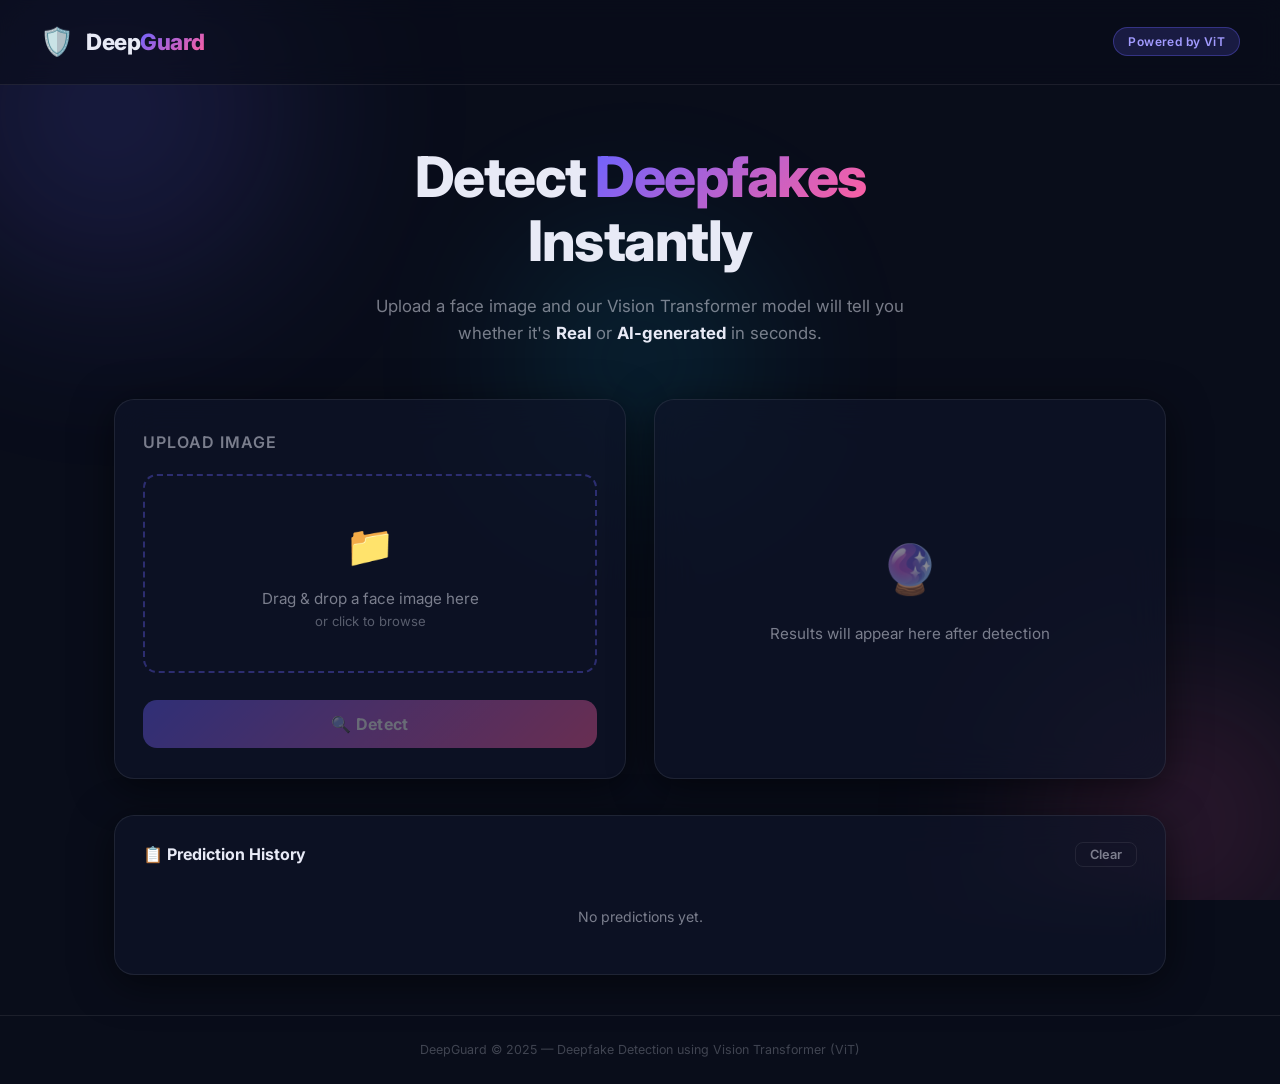
==== frontend/index.html @ ef977406 "Deepfake" ====
<!-- Hello-->
<!-- uvicorn backend.app:app --reload --host 127.0.0.1 --port 8000 -->
<!DOCTYPE html>
<html lang="en">
<head>
  <meta charset="UTF-8" />
  <meta name="viewport" content="width=device-width, initial-scale=1.0" />
  <meta name="description" content="Deepfake Detection using Vision Transformer — upload a face image to detect if it's real or fake." />
  <title>DeepGuard — Deepfake Detection</title>
  <link rel="preconnect" href="https://fonts.googleapis.com" />
  <link rel="preconnect" href="https://fonts.gstatic.com" crossorigin />
  <link href="https://fonts.googleapis.com/css2?family=Inter:wght@300;400;500;600;700;800&display=swap" rel="stylesheet" />
  <link rel="stylesheet" href="https://cdnjs.cloudflare.com/ajax/libs/cropperjs/1.5.13/cropper.min.css" />
  <link rel="stylesheet" href="style.css" />
</head>
<body>

  <!-- ─────────────────────────────────
       Animated background orbs
  ────────────────────────────────── -->
  <div class="bg-orbs" aria-hidden="true">
    <div class="orb orb-1"></div>
    <div class="orb orb-2"></div>
    <div class="orb orb-3"></div>
  </div>

  <!-- ──────────────────────────────────
       Header
  ────────────────────────────────── -->
  <header class="header">
    <div class="logo">
      <div class="logo-icon" aria-hidden="true">🛡️</div>
      <span class="logo-text">Deep<span class="accent">Guard</span></span>
    </div>
    <div class="badge">Powered by ViT</div>
  </header>

  <!-- ──────────────────────────────────
       Main content
  ────────────────────────────────── -->
  <main class="main">

    <!-- Hero -->
    <section class="hero" aria-labelledby="hero-title">
      <h1 id="hero-title" class="hero-title">
        Detect <span class="gradient-text">Deepfakes</span><br/>Instantly
      </h1>
      <p class="hero-subtitle">
        Upload a face image and our Vision Transformer model will tell you
        whether it's <strong>Real</strong> or <strong>AI-generated</strong> in seconds.
      </p>
    </section>

    <!-- Upload + Result card -->
    <div class="card-row">

      <!-- Upload card -->
      <section class="card upload-card" aria-label="Image upload">
        <h2 class="card-title">Upload Image</h2>

        <!-- Drop zone -->
        <div
          id="drop-zone"
          class="drop-zone"
          role="button"
          tabindex="0"
          aria-label="Drop an image here or click to browse"
        >
          <div class="drop-icon" id="drop-icon" aria-hidden="true">📁</div>
          <p class="drop-text" id="drop-text">
            Drag &amp; drop a face image here<br/>
            <span class="drop-sub">or click to browse</span>
          </p>
          <input
            type="file"
            id="file-input"
            accept="image/jpeg,image/png,image/webp"
            class="hidden-input"
            aria-label="Choose image file"
          />
        </div>

        <!-- Image preview -->
        <div id="preview-container" class="preview-container hidden">
          <img id="preview-img" src="" alt="Uploaded face preview" class="preview-img" />
          <button id="clear-btn" class="clear-btn" aria-label="Remove image">✕ Remove</button>
        </div>

        <!-- File info -->
        <div id="file-info" class="file-info hidden"></div>

        <!-- Detect button -->
        <button id="detect-btn" class="detect-btn" disabled aria-label="Run deepfake detection">
          <span class="btn-text">🔍 Detect</span>
          <span class="btn-spinner hidden" aria-hidden="true"></span>
        </button>
      </section>

      <!-- Result card -->
      <section class="card result-card" id="result-card" aria-label="Detection result" aria-live="polite">
        <div class="result-placeholder" id="result-placeholder">
          <div class="placeholder-icon" aria-hidden="true">🔮</div>
          <p>Results will appear here after detection</p>
        </div>

        <!-- Actual result (hidden until prediction) -->
        <div id="result-content" class="result-content hidden">
          <div id="result-badge" class="result-badge"></div>
          <h3 id="result-label" class="result-label"></h3>
          <p class="result-desc" id="result-desc"></p>
          
          <div id="reason-block" class="reason-block hidden">
            <div class="reason-title">Explanation</div>
            <div id="result-reason" class="reason-text"></div>
          </div>

          <div class="confidence-section">
            <div class="confidence-label-row">
              <span class="confidence-title">Confidence</span>
              <span id="confidence-pct" class="confidence-pct"></span>
            </div>
            <div class="progress-track" role="progressbar" aria-label="Confidence score">
              <div id="progress-bar" class="progress-bar"></div>
            </div>
          </div>

          <div class="meta-row">
            <div class="meta-item">
              <span class="meta-label">Model</span>
              <span id="meta-model" class="meta-value">—</span>
            </div>
            <div class="meta-item">
              <span class="meta-label">Decision</span>
              <span id="meta-decision" class="meta-value">—</span>
            </div>
          </div>

          <button id="analyze-again-btn" class="analyze-again-btn">
            🔄 Analyze Another Image
          </button>
        </div>
      </section>
    </div>

    <!-- History Panel -->
    <section class="history-section" id="history-section" aria-label="Prediction history">
      <div class="history-header">
        <h2 class="history-title">📋 Prediction History</h2>
        <button id="clear-history-btn" class="clear-history-btn" aria-label="Clear history">Clear</button>
      </div>
      <div id="history-list" class="history-list">
        <p class="history-empty" id="history-empty">No predictions yet.</p>
      </div>
    </section>

  </main>

  <!-- ──────────────────────────────────
       Toast notification
  ────────────────────────────────── -->
  <div id="toast" class="toast" role="alert" aria-live="assertive"></div>

  <footer class="footer">
    <p>DeepGuard &copy; 2025 &mdash; Deepfake Detection using Vision Transformer (ViT)</p>
  </footer>

  <script src="https://cdnjs.cloudflare.com/ajax/libs/cropperjs/1.5.13/cropper.min.js"></script>
  <script src="script.js"></script>
</body>
</html>
---- frontend/style.css ----
/* ================================================================
   style.css  —  DeepGuard Deepfake Detection UI
   Design: Dark glassmorphism with vibrant gradient accents
================================================================ */

/* ── Variables ──────────────────────────────────────────────── */
:root {
  --bg-dark:       #090d1a;
  --bg-card:       rgba(15, 20, 40, 0.70);
  --border-glass:  rgba(255, 255, 255, 0.08);
  --accent-1:      #6c63ff;
  --accent-2:      #ff5fa0;
  --accent-grad:   linear-gradient(135deg, #6c63ff, #ff5fa0);
  --real-color:    #22d07a;
  --fake-color:    #ff4d6d;
  --text-primary:  #e8eaf6;
  --text-muted:    rgba(232,234,246,0.50);
  --radius-card:   20px;
  --radius-btn:    14px;
  --shadow-card:   0 8px 40px rgba(0,0,0,0.55);
  --transition:    0.28s cubic-bezier(.4,0,.2,1);
  --font:          'Inter', system-ui, sans-serif;
}

/* ── Reset & Base ────────────────────────────────────────────── */
*, *::before, *::after { box-sizing: border-box; margin: 0; padding: 0; }
html { scroll-behavior: smooth; }

body {
  font-family: var(--font);
  background: var(--bg-dark);
  color: var(--text-primary);
  min-height: 100vh;
  overflow-x: hidden;
  line-height: 1.6;
}

/* ── Animated Background Orbs ───────────────────────────────── */
.bg-orbs { position: fixed; inset: 0; z-index: 0; pointer-events: none; overflow: hidden; }

.orb {
  position: absolute;
  border-radius: 50%;
  filter: blur(90px);
  opacity: 0.25;
  animation: drift 18s ease-in-out infinite alternate;
}
.orb-1 {
  width: 520px; height: 520px;
  background: radial-gradient(circle, #6c63ff, transparent 70%);
  top: -150px; left: -150px;
  animation-duration: 20s;
}
.orb-2 {
  width: 400px; height: 400px;
  background: radial-gradient(circle, #ff5fa0, transparent 70%);
  bottom: -120px; right: -100px;
  animation-duration: 24s; animation-direction: alternate-reverse;
}
.orb-3 {
  width: 300px; height: 300px;
  background: radial-gradient(circle, #00d4ff, transparent 70%);
  top: 40%; left: 50%;
  transform: translate(-50%, -50%);
  animation-duration: 28s;
}

@keyframes drift {
  0%   { transform: translate(0, 0) scale(1); }
  50%  { transform: translate(40px, 30px) scale(1.05); }
  100% { transform: translate(-20px, 50px) scale(0.98); }
}

/* ── Header ─────────────────────────────────────────────────── */
.header {
  position: relative; z-index: 10;
  display: flex; align-items: center; justify-content: space-between;
  padding: 20px 40px;
  background: rgba(9, 13, 26, 0.6);
  border-bottom: 1px solid var(--border-glass);
  backdrop-filter: blur(12px);
}

.logo { display: flex; align-items: center; gap: 12px; }
.logo-icon { font-size: 1.7rem; }
.logo-text  { font-size: 1.4rem; font-weight: 800; letter-spacing: -0.5px; }
.logo-text .accent { background: var(--accent-grad); -webkit-background-clip: text; -webkit-text-fill-color: transparent; background-clip: text; }

.badge {
  font-size: 0.75rem; font-weight: 600;
  background: rgba(108,99,255,0.18);
  color: #a29bff;
  border: 1px solid rgba(108,99,255,0.35);
  border-radius: 999px;
  padding: 4px 14px;
  letter-spacing: 0.4px;
}

/* ── Main layout ─────────────────────────────────────────────── */
.main {
  position: relative; z-index: 5;
  max-width: 1100px;
  margin: 0 auto;
  padding: 60px 24px 40px;
}

/* ── Hero ────────────────────────────────────────────────────── */
.hero { text-align: center; margin-bottom: 52px; }

.hero-title {
  font-size: clamp(2.2rem, 5vw, 3.5rem);
  font-weight: 800;
  line-height: 1.15;
  letter-spacing: -1.5px;
  margin-bottom: 20px;
}

.gradient-text {
  background: var(--accent-grad);
  -webkit-background-clip: text;
  -webkit-text-fill-color: transparent;
  background-clip: text;
}

.hero-subtitle {
  font-size: 1.05rem;
  color: var(--text-muted);
  max-width: 560px;
  margin: 0 auto;
}
.hero-subtitle strong { color: var(--text-primary); }

/* ── Cards ───────────────────────────────────────────────────── */
.card-row {
  display: grid;
  grid-template-columns: 1fr 1fr;
  gap: 28px;
  margin-bottom: 36px;
}

@media (max-width: 720px) {
  .card-row { grid-template-columns: 1fr; }
}

.card {
  background: var(--bg-card);
  border: 1px solid var(--border-glass);
  border-radius: var(--radius-card);
  padding: 30px 28px;
  backdrop-filter: blur(20px);
  box-shadow: var(--shadow-card);
  display: flex;
  flex-direction: column;
  gap: 18px;
  transition: border-color var(--transition);
}
.card:hover { border-color: rgba(108,99,255,0.28); }

.card-title {
  font-size: 1rem;
  font-weight: 600;
  color: var(--text-muted);
  text-transform: uppercase;
  letter-spacing: 1px;
}

/* ── Drop Zone ───────────────────────────────────────────────── */
.drop-zone {
  position: relative;
  display: flex;
  flex-direction: column;
  align-items: center;
  justify-content: center;
  gap: 10px;
  border: 2px dashed rgba(108,99,255,0.35);
  border-radius: 14px;
  padding: 38px 20px;
  cursor: pointer;
  transition: all var(--transition);
  min-height: 180px;
}
.drop-zone:hover,
.drop-zone.drag-over {
  border-color: var(--accent-1);
  background: rgba(108,99,255,0.07);
  transform: scale(1.005);
}
.drop-zone:focus { outline: 2px solid var(--accent-1); outline-offset: 2px; }

.drop-icon { font-size: 2.5rem; transition: transform var(--transition); }
.drop-zone:hover .drop-icon { transform: scale(1.12) rotate(-4deg); }

.drop-text {
  text-align: center;
  font-size: 0.95rem;
  color: var(--text-muted);
  line-height: 1.5;
}
.drop-sub { font-size: 0.82rem; color: rgba(232,234,246,0.35); }

.hidden-input { position: absolute; inset: 0; width: 100%; height: 100%; opacity: 0; cursor: pointer; }

/* ── Preview ─────────────────────────────────────────────────── */
.preview-container {
  position: relative;
  display: flex;
  flex-direction: column;
  align-items: center;
  gap: 12px;
}

.preview-img {
  width: 100%;
  max-height: 260px;
  object-fit: cover;
  border-radius: 12px;
  border: 2px solid rgba(108,99,255,0.25);
  animation: fadeIn 0.4s ease;
}

@keyframes fadeIn { from { opacity: 0; transform: scale(0.97); } to { opacity: 1; transform: scale(1); } }

.clear-btn {
  font-size: 0.8rem; font-weight: 600;
  background: rgba(255,77,109,0.15);
  color: #ff7d98;
  border: 1px solid rgba(255,77,109,0.3);
  border-radius: 8px;
  padding: 5px 14px;
  cursor: pointer;
  transition: all var(--transition);
}
.clear-btn:hover { background: rgba(255,77,109,0.28); color: #fff; }

.file-info {
  font-size: 0.8rem;
  color: var(--text-muted);
  background: rgba(255,255,255,0.04);
  border-radius: 8px;
  padding: 8px 12px;
}

/* ── Detect Button ───────────────────────────────────────────── */
.detect-btn {
  width: 100%;
  padding: 14px;
  font-size: 1rem; font-weight: 700;
  font-family: var(--font);
  background: var(--accent-grad);
  color: #fff;
  border: none;
  border-radius: var(--radius-btn);
  cursor: pointer;
  display: flex;
  align-items: center;
  justify-content: center;
  gap: 10px;
  transition: all var(--transition);
  box-shadow: 0 4px 24px rgba(108,99,255,0.35);
  letter-spacing: 0.3px;
  margin-top: auto;
}
.detect-btn:hover:not(:disabled) {
  transform: translateY(-2px);
  box-shadow: 0 8px 32px rgba(108,99,255,0.55);
}
.detect-btn:active:not(:disabled) { transform: translateY(0); }
.detect-btn:disabled {
  opacity: 0.38;
  cursor: not-allowed;
  box-shadow: none;
}
.detect-btn.loading { pointer-events: none; }

/* ── Spinner ─────────────────────────────────────────────────── */
.btn-spinner {
  width: 18px; height: 18px;
  border: 3px solid rgba(255,255,255,0.3);
  border-top-color: #fff;
  border-radius: 50%;
  animation: spin 0.75s linear infinite;
}
@keyframes spin { to { transform: rotate(360deg); } }

/* ── Result Card ─────────────────────────────────────────────── */
.result-card { justify-content: center; min-height: 380px; }

.result-placeholder {
  display: flex; flex-direction: column;
  align-items: center; justify-content: center;
  gap: 14px; height: 100%;
  color: var(--text-muted);
  text-align: center;
  font-size: 0.95rem;
}
.placeholder-icon { font-size: 3rem; animation: float 3s ease-in-out infinite; }
@keyframes float { 0%,100%{transform:translateY(0)} 50%{transform:translateY(-12px)} }

.result-content { display: flex; flex-direction: column; gap: 20px; }

.result-badge {
  display: inline-flex;
  align-items: center;
  gap: 8px;
  font-size: 0.82rem; font-weight: 700;
  letter-spacing: 1.2px;
  text-transform: uppercase;
  padding: 5px 16px;
  border-radius: 999px;
  width: fit-content;
}
.result-badge.real {
  background: rgba(34,208,122,0.16);
  color: var(--real-color);
  border: 1px solid rgba(34,208,122,0.35);
}
.result-badge.fake {
  background: rgba(255,77,109,0.16);
  color: var(--fake-color);
  border: 1px solid rgba(255,77,109,0.35);
}

.result-label {
  font-size: 2.4rem; font-weight: 800; letter-spacing: -1px;
  animation: popIn 0.4s cubic-bezier(.175,.885,.32,1.275);
}
.result-label.real { color: var(--real-color); }
.result-label.fake { color: var(--fake-color); }

@keyframes popIn { from{transform:scale(0.7);opacity:0} to{transform:scale(1);opacity:1} }

.result-desc { font-size: 0.9rem; color: var(--text-muted); }

/* ── Confidence Bar ──────────────────────────────────────────── */
.confidence-section { display: flex; flex-direction: column; gap: 8px; }

.confidence-label-row {
  display: flex; justify-content: space-between; align-items: center;
}
.confidence-title { font-size: 0.82rem; font-weight: 600; color: var(--text-muted); text-transform: uppercase; letter-spacing: 0.8px; }
.confidence-pct   { font-size: 1.2rem; font-weight: 800; }

.progress-track {
  width: 100%; height: 10px;
  background: rgba(255,255,255,0.08);
  border-radius: 999px;
  overflow: hidden;
}
.progress-bar {
  height: 100%;
  border-radius: 999px;
  width: 0%;
  transition: width 0.9s cubic-bezier(.4,0,.2,1);
}
.progress-bar.real { background: linear-gradient(90deg, #22d07a, #00ffaa); box-shadow: 0 0 12px rgba(34,208,122,0.5); }
.progress-bar.fake { background: linear-gradient(90deg, #ff4d6d, #ff9a3c); box-shadow: 0 0 12px rgba(255,77,109,0.5); }

/* ── Meta Row ────────────────────────────────────────────────── */
.meta-row {
  display: flex; gap: 20px;
  background: rgba(255,255,255,0.03);
  border: 1px solid var(--border-glass);
  border-radius: 12px;
  padding: 14px 18px;
}
.meta-item { display: flex; flex-direction: column; gap: 2px; }
.meta-label { font-size: 0.74rem; text-transform: uppercase; letter-spacing: 0.8px; color: var(--text-muted); }
.meta-value { font-size: 0.95rem; font-weight: 600; }

/* ── Analyze Again Button ────────────────────────────────────── */
.analyze-again-btn {
  font-family: var(--font);
  font-size: 0.9rem; font-weight: 600;
  background: rgba(108,99,255,0.12);
  color: #a29bff;
  border: 1px solid rgba(108,99,255,0.3);
  border-radius: 10px;
  padding: 10px 20px;
  cursor: pointer;
  transition: all var(--transition);
  width: 100%;
}
.analyze-again-btn:hover {
  background: rgba(108,99,255,0.22);
  border-color: rgba(108,99,255,0.6);
  color: #fff;
}

/* ── History ─────────────────────────────────────────────────── */
.history-section {
  background: var(--bg-card);
  border: 1px solid var(--border-glass);
  border-radius: var(--radius-card);
  padding: 26px 28px;
  backdrop-filter: blur(20px);
  box-shadow: var(--shadow-card);
}

.history-header {
  display: flex; align-items: center; justify-content: space-between;
  margin-bottom: 18px;
}
.history-title { font-size: 1rem; font-weight: 700; }
.clear-history-btn {
  font-family: var(--font); font-size: 0.8rem; font-weight: 600;
  background: transparent;
  color: var(--text-muted);
  border: 1px solid var(--border-glass);
  border-radius: 8px;
  padding: 4px 14px;
  cursor: pointer;
  transition: all var(--transition);
}
.clear-history-btn:hover { color: var(--fake-color); border-color: rgba(255,77,109,0.35); }

.history-list { display: flex; flex-direction: column; gap: 8px; max-height: 320px; overflow-y: auto; }
.history-list::-webkit-scrollbar { width: 4px; }
.history-list::-webkit-scrollbar-thumb { background: rgba(255,255,255,0.12); border-radius: 4px; }

.history-empty { font-size: 0.88rem; color: var(--text-muted); text-align: center; padding: 20px; }

.history-item {
  display: flex; align-items: center; gap: 14px;
  background: rgba(255,255,255,0.03);
  border: 1px solid var(--border-glass);
  border-radius: 12px;
  padding: 10px 16px;
  animation: slideIn 0.3s ease;
  transition: border-color var(--transition);
}
.history-item:hover { border-color: rgba(108,99,255,0.25); }
@keyframes slideIn { from{opacity:0;transform:translateX(-10px)} to{opacity:1;transform:translateX(0)} }

.history-thumb {
  width: 46px; height: 46px;
  object-fit: cover;
  border-radius: 8px;
  border: 2px solid var(--border-glass);
  flex-shrink: 0;
}

.history-info { flex: 1; min-width: 0; }
.history-filename { font-size: 0.82rem; font-weight: 600; white-space: nowrap; overflow: hidden; text-overflow: ellipsis; }
.history-meta    { font-size: 0.75rem; color: var(--text-muted); margin-top: 2px; }

.history-pill {
  font-size: 0.74rem; font-weight: 700; letter-spacing: 0.5px;
  padding: 3px 12px;
  border-radius: 999px;
  flex-shrink: 0;
}
.history-pill.real { background: rgba(34,208,122,0.15); color: var(--real-color); border: 1px solid rgba(34,208,122,0.3); }
.history-pill.fake { background: rgba(255,77,109,0.15); color: var(--fake-color); border: 1px solid rgba(255,77,109,0.3); }

/* ── Toast ───────────────────────────────────────────────────── */
.toast {
  position: fixed; bottom: 28px; right: 28px;
  max-width: 360px;
  background: rgba(15,20,40,0.95);
  border: 1px solid var(--border-glass);
  backdrop-filter: blur(16px);
  border-radius: 12px;
  padding: 14px 20px;
  font-size: 0.9rem; font-weight: 500;
  z-index: 1000;
  transform: translateY(20px);
  opacity: 0;
  pointer-events: none;
  transition: all 0.35s cubic-bezier(.4,0,.2,1);
}
.toast.show { transform: translateY(0); opacity: 1; pointer-events: auto; }
.toast.toast-error  { border-color: rgba(255,77,109,0.5); color: #ff7d98; }
.toast.toast-success{ border-color: rgba(34,208,122,0.5); color: var(--real-color); }
.toast.toast-info   { border-color: rgba(108,99,255,0.5); color: #a29bff; }

/* ── Footer ──────────────────────────────────────────────────── */
.footer {
  position: relative; z-index: 5;
  text-align: center;
  padding: 24px;
  font-size: 0.78rem;
  color: rgba(232,234,246,0.25);
  border-top: 1px solid var(--border-glass);
}

/* ── Result Additions (Reason + Uncertain) ──────────────────── */
.reason-block {
  background: rgba(255, 255, 255, 0.03);
  border-left: 3px solid var(--accent-1);
  padding: 14px 18px;
  border-radius: 4px 10px 10px 4px;
  margin-top: 4px;
}
.reason-block.real { border-left-color: var(--real-color); }
.reason-block.fake { border-left-color: var(--fake-color); }
.reason-block.uncertain { border-left-color: #ffb703; }

.reason-title {
  font-size: 0.72rem; font-weight: 700;
  text-transform: uppercase; letter-spacing: 0.8px;
  color: var(--text-muted);
  margin-bottom: 6px;
}
.reason-text {
  font-size: 0.88rem;
  color: #d1d5df;
  line-height: 1.5;
}

/* Uncertain states */
.result-badge.uncertain {
  background: rgba(255, 183, 3, 0.16);
  color: #ffb703;
  border: 1px solid rgba(255, 183, 3, 0.35);
}
.result-label.uncertain { color: #ffb703; }
.progress-bar.uncertain { background: linear-gradient(90deg, #ffb703, #fb8500); box-shadow: 0 0 12px rgba(255,183,3,0.5); }
.history-pill.uncertain { background: rgba(255,183,3,0.15); color: #ffb703; border: 1px solid rgba(255,183,3,0.3); }

/* ── Utility ─────────────────────────────────────────────────── */
.hidden { display: none !important; }
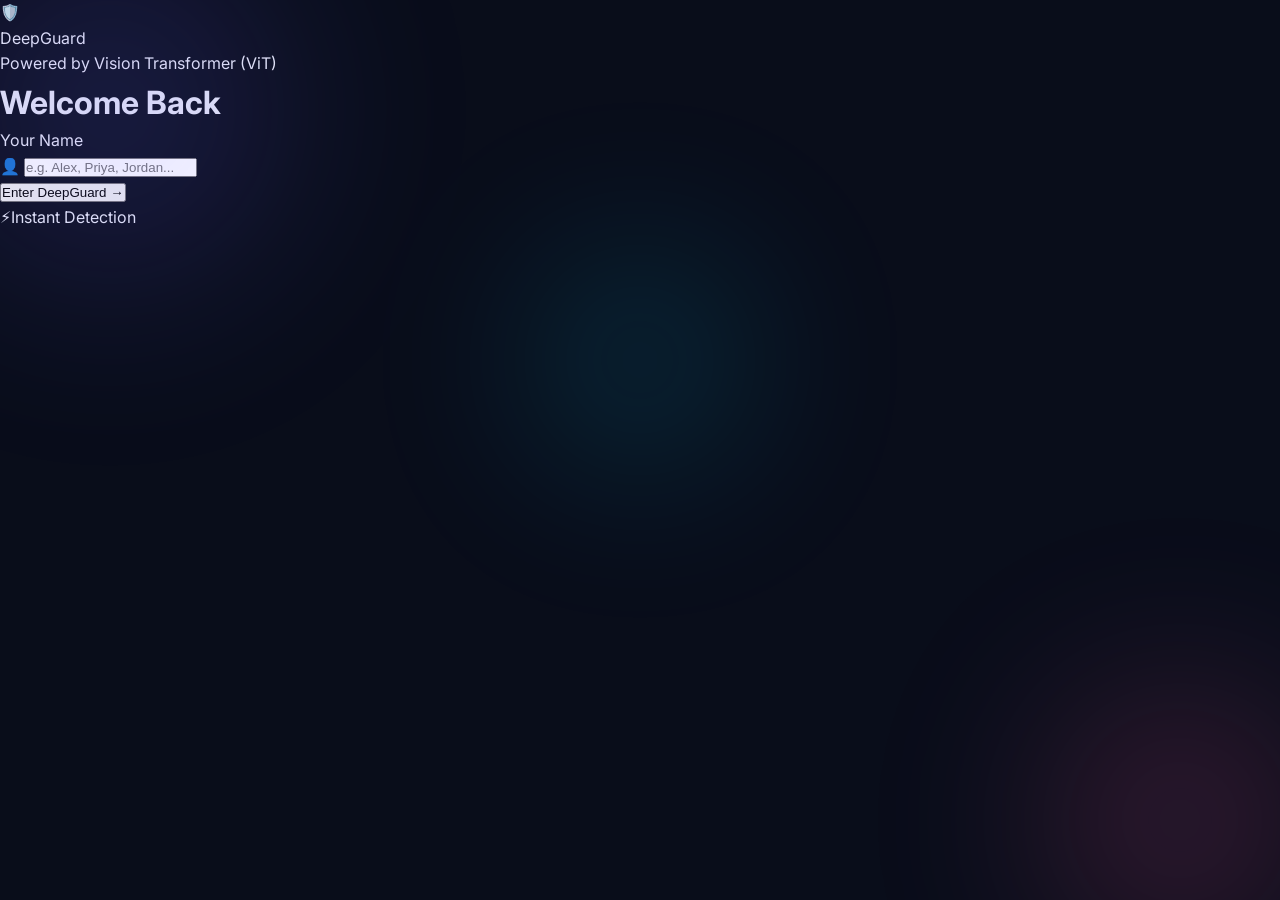
==== commit 3072b294: "Update index.html" ====
--- a/frontend/index.html
+++ b/frontend/index.html
@@ -1,168 +1,234 @@
-<!-- Hello-->
 <!-- uvicorn backend.app:app --reload --host 127.0.0.1 --port 8000 -->
 <!DOCTYPE html>
 <html lang="en">
 <head>
   <meta charset="UTF-8" />
   <meta name="viewport" content="width=device-width, initial-scale=1.0" />
-  <meta name="description" content="Deepfake Detection using Vision Transformer — upload a face image to detect if it's real or fake." />
+  <meta name="description" content="DeepGuard — AI-powered deepfake detection using Vision Transformer." />
   <title>DeepGuard — Deepfake Detection</title>
   <link rel="preconnect" href="https://fonts.googleapis.com" />
   <link rel="preconnect" href="https://fonts.gstatic.com" crossorigin />
-  <link href="https://fonts.googleapis.com/css2?family=Inter:wght@300;400;500;600;700;800&display=swap" rel="stylesheet" />
+  <link href="https://fonts.googleapis.com/css2?family=Inter:wght@300;400;500;600;700;800;900&display=swap" rel="stylesheet" />
   <link rel="stylesheet" href="https://cdnjs.cloudflare.com/ajax/libs/cropperjs/1.5.13/cropper.min.css" />
+  <style>
+    *,*::before,*::after{box-sizing:border-box;margin:0;padding:0}
+    html,body{width:100%;min-height:100%;font-family:'Inter',system-ui,sans-serif}
+  </style>
   <link rel="stylesheet" href="style.css" />
 </head>
 <body>
 
-  <!-- ─────────────────────────────────
-       Animated background orbs
-  ────────────────────────────────── -->
+  <!-- Background orbs -->
   <div class="bg-orbs" aria-hidden="true">
     <div class="orb orb-1"></div>
     <div class="orb orb-2"></div>
     <div class="orb orb-3"></div>
   </div>
 
-  <!-- ──────────────────────────────────
-       Header
-  ────────────────────────────────── -->
-  <header class="header">
-    <div class="logo">
-      <div class="logo-icon" aria-hidden="true">🛡️</div>
-      <span class="logo-text">Deep<span class="accent">Guard</span></span>
+  <!-- ══════════════════════════════
+       LOGIN PAGE
+  ══════════════════════════════ -->
+  <div id="login-page" class="login-page">
+    <div class="login-card">
+      <div class="login-logo">
+        <div class="login-logo-icon">🛡️</div>
+        <div>
+          <div class="login-logo-text">Deep<span class="grad-text">Guard</span></div>
+          <div class="login-logo-sub">Powered by Vision Transformer (ViT)</div>
+        </div>
+      </div>
+      <h1 class="login-heading">Welcome Back</h1>
+      <p class="login-subheading"></p>
+      <div class="login-field">
+        <label class="login-label" for="username-input">Your Name</label>
+        <div class="login-input-wrap">
+          <span class="login-input-icon">👤</span>
+          <input id="username-input" type="text" class="login-input"
+            placeholder="e.g. Alex, Priya, Jordan..."
+            maxlength="32" autocomplete="off" spellcheck="false" />
+        </div>
+        <p class="login-hint"></p>
+      </div>
+      <button id="login-btn" class="login-btn">
+        <span class="login-btn-text">Enter DeepGuard</span>
+        <span class="login-btn-arrow">→</span>
+      </button>
+      <div class="login-features">
+        <div class="login-feat"><span>⚡</span><span>Instant Detection</span></div>
+        
+      </div>
     </div>
-    <div class="badge">Powered by ViT</div>
-  </header>
-
-  <!-- ──────────────────────────────────
-       Main content
-  ────────────────────────────────── -->
-  <main class="main">
-
-    <!-- Hero -->
-    <section class="hero" aria-labelledby="hero-title">
-      <h1 id="hero-title" class="hero-title">
-        Detect <span class="gradient-text">Deepfakes</span><br/>Instantly
-      </h1>
-      <p class="hero-subtitle">
-        Upload a face image and our Vision Transformer model will tell you
-        whether it's <strong>Real</strong> or <strong>AI-generated</strong> in seconds.
-      </p>
-    </section>
-
-    <!-- Upload + Result card -->
-    <div class="card-row">
-
-      <!-- Upload card -->
-      <section class="card upload-card" aria-label="Image upload">
-        <h2 class="card-title">Upload Image</h2>
-
-        <!-- Drop zone -->
-        <div
-          id="drop-zone"
-          class="drop-zone"
-          role="button"
-          tabindex="0"
-          aria-label="Drop an image here or click to browse"
-        >
-          <div class="drop-icon" id="drop-icon" aria-hidden="true">📁</div>
-          <p class="drop-text" id="drop-text">
-            Drag &amp; drop a face image here<br/>
-            <span class="drop-sub">or click to browse</span>
-          </p>
-          <input
-            type="file"
-            id="file-input"
-            accept="image/jpeg,image/png,image/webp"
-            class="hidden-input"
-            aria-label="Choose image file"
-          />
-        </div>
-
-        <!-- Image preview -->
-        <div id="preview-container" class="preview-container hidden">
-          <img id="preview-img" src="" alt="Uploaded face preview" class="preview-img" />
-          <button id="clear-btn" class="clear-btn" aria-label="Remove image">✕ Remove</button>
-        </div>
-
-        <!-- File info -->
-        <div id="file-info" class="file-info hidden"></div>
-
-        <!-- Detect button -->
-        <button id="detect-btn" class="detect-btn" disabled aria-label="Run deepfake detection">
-          <span class="btn-text">🔍 Detect</span>
-          <span class="btn-spinner hidden" aria-hidden="true"></span>
+  </div>
+
+  <!-- ══════════════════════════════
+       APP SHELL
+  ══════════════════════════════ -->
+  <div id="app" class="app hidden">
+
+    <!-- HEADER -->
+    <header class="header">
+      <div class="header-left">
+        <button id="sidebar-toggle" class="hamburger" aria-label="Toggle sidebar">
+          <span></span><span></span><span></span>
         </button>
-      </section>
-
-      <!-- Result card -->
-      <section class="card result-card" id="result-card" aria-label="Detection result" aria-live="polite">
-        <div class="result-placeholder" id="result-placeholder">
-          <div class="placeholder-icon" aria-hidden="true">🔮</div>
-          <p>Results will appear here after detection</p>
-        </div>
-
-        <!-- Actual result (hidden until prediction) -->
-        <div id="result-content" class="result-content hidden">
-          <div id="result-badge" class="result-badge"></div>
-          <h3 id="result-label" class="result-label"></h3>
-          <p class="result-desc" id="result-desc"></p>
+        <div class="logo">
+          <span class="logo-icon">🛡️</span>
+          <span class="logo-text">Deep<span class="grad-text">Guard</span></span>
+        </div>
+        <span class="header-badge">ViT Model</span>
+      </div>
+      <div class="header-right">
+        <div class="user-pill">
+          <div class="user-avatar" id="user-avatar">A</div>
+          <span id="user-name-label">User</span>
+        </div>
+        <button id="logout-btn" class="btn-logout">↩ Logout</button>
+      </div>
+    </header>
+
+    <!-- LAYOUT -->
+    <div class="content-area">
+
+      <!-- ── SIDEBAR ── -->
+      <aside class="sidebar" id="sidebar">
+        <div class="sidebar-inner">
+
+        
+
+          <!-- DASHBOARD NAV -->
+          <button class="sb-nav-btn active" id="tab-dashboard">
+            <span class="sb-nav-icon">📊</span>
+            <span class="sb-nav-label">Dashboard</span>
+            <span class="sb-nav-arrow" id="arrow-dashboard">▾</span>
+          </button>
+
           
-          <div id="reason-block" class="reason-block hidden">
-            <div class="reason-title">Explanation</div>
-            <div id="result-reason" class="reason-text"></div>
-          </div>
-
-          <div class="confidence-section">
-            <div class="confidence-label-row">
-              <span class="confidence-title">Confidence</span>
-              <span id="confidence-pct" class="confidence-pct"></span>
-            </div>
-            <div class="progress-track" role="progressbar" aria-label="Confidence score">
-              <div id="progress-bar" class="progress-bar"></div>
-            </div>
-          </div>
-
-          <div class="meta-row">
-            <div class="meta-item">
-              <span class="meta-label">Model</span>
-              <span id="meta-model" class="meta-value">—</span>
-            </div>
-            <div class="meta-item">
-              <span class="meta-label">Decision</span>
-              <span id="meta-decision" class="meta-value">—</span>
-            </div>
-          </div>
-
-          <button id="analyze-again-btn" class="analyze-again-btn">
-            🔄 Analyze Another Image
+
+          <!-- HISTORY NAV — opens full page -->
+          <button class="sb-nav-btn" id="tab-history">
+            <span class="sb-nav-icon">📋</span>
+            <span class="sb-nav-label">History</span>
+            <span class="sb-nav-arrow">→</span>
           </button>
-        </div>
-      </section>
-    </div>
-
-    <!-- History Panel -->
-    <section class="history-section" id="history-section" aria-label="Prediction history">
-      <div class="history-header">
-        <h2 class="history-title">📋 Prediction History</h2>
-        <button id="clear-history-btn" class="clear-history-btn" aria-label="Clear history">Clear</button>
-      </div>
-      <div id="history-list" class="history-list">
-        <p class="history-empty" id="history-empty">No predictions yet.</p>
-      </div>
-    </section>
-
-  </main>
-
-  <!-- ──────────────────────────────────
-       Toast notification
-  ────────────────────────────────── -->
-  <div id="toast" class="toast" role="alert" aria-live="assertive"></div>
-
-  <footer class="footer">
-    <p>DeepGuard &copy; 2025 &mdash; Deepfake Detection using Vision Transformer (ViT)</p>
-  </footer>
+
+        </div>
+      </aside>
+
+      <!-- Mobile sidebar overlay -->
+      <div class="sb-overlay hidden" id="sb-overlay"></div>
+
+      <!-- ── MAIN DETECT PAGE ── -->
+      <main class="main" id="main-detect">
+
+        <div class="hero">
+          <h2 class="hero-title">Detect <span class="grad-text">Deepfakes</span><br>Instantly</h2>
+          <p class="hero-sub">Upload a face image — our AI will tell you if it's <strong>Real</strong> or <strong>Fake</strong> in seconds</p>
+        </div>
+
+        <div class="cards-row">
+
+          <!-- Upload Card -->
+          <div class="card">
+            <div class="card-header">
+              <span class="card-icon">📤</span>
+              <h3 class="card-title">Upload Image</h3>
+            </div>
+            <div id="drop-zone" class="drop-zone" role="button" tabindex="0">
+              <div class="dz-icon">📁</div>
+              <div class="dz-text">Drag &amp; drop a face image<br><span class="dz-sub">or click to browse</span></div>
+              <input type="file" id="file-input" accept="image/jpeg,image/png,image/webp" class="hidden-file" />
+            </div>
+            <div id="preview-wrap" class="preview-wrap hidden">
+              <img id="preview-img" src="" alt="Preview" class="preview-img" />
+              <button id="clear-img-btn" class="btn-remove">✕ Remove</button>
+            </div>
+            <div id="file-info" class="file-info hidden"></div>
+            <button id="detect-btn" class="btn-detect" disabled>
+              <span class="detect-text">🔍 Detect</span>
+              <span class="detect-spinner hidden"></span>
+            </button>
+          </div>
+
+          <!-- Result Card -->
+          <div class="card result-card" id="result-card">
+            <div id="result-placeholder" class="result-ph">
+              <div class="result-ph-icon">🔮</div>
+              <p>Results appear here after detection</p>
+            </div>
+            <div id="result-body" class="result-body hidden">
+              <div id="result-badge" class="result-badge"></div>
+              <h3 id="result-label" class="result-label"></h3>
+              <p id="result-desc" class="result-desc"></p>
+              <div id="reason-block" class="reason-block hidden">
+                <div class="reason-hd">Explanation</div>
+                <div id="result-reason" class="reason-text"></div>
+              </div>
+              <div class="conf-section">
+                <div class="conf-row">
+                  <span class="conf-title">Confidence</span>
+                  <span id="conf-pct" class="conf-pct"></span>
+                </div>
+                <div class="conf-track">
+                  <div id="conf-bar" class="conf-bar"></div>
+                </div>
+              </div>
+              <div class="meta-row">
+                <div class="meta-item">
+                  <span class="meta-lbl">Model</span>
+                  <span id="meta-model" class="meta-val">—</span>
+                </div>
+                <div class="meta-item">
+                  <span class="meta-lbl">Decision</span>
+                  <span id="meta-decision" class="meta-val">—</span>
+                </div>
+              </div>
+              <button id="again-btn" class="btn-again">🔄 Analyze Another</button>
+            </div>
+          </div>
+        </div>
+
+      </main><!-- end main-detect -->
+
+      <!-- ══════════════════════════════
+           HISTORY FULL PAGE
+      ══════════════════════════════ -->
+      <div class="hist-page hidden" id="hist-page">
+
+        <!-- History page header -->
+        <div class="hp-header">
+          <button class="hp-back-btn" id="hp-back-btn">← Back</button>
+          <div class="hp-title-wrap">
+            <h2 class="hp-title">📋 Detection History</h2>
+            <p class="hp-subtitle" id="hp-subtitle">All scans for this session</p>
+          </div>
+          <button class="hp-clear-btn" id="hp-clear-btn">🗑️ Clear All</button>
+        </div>
+
+        <!-- Filter bar -->
+        <div class="hp-filters">
+          <button class="hp-filter active" data-filter="all">All</button>
+          <button class="hp-filter" data-filter="Real">✅ Real</button>
+          <button class="hp-filter" data-filter="Fake">🚨 Fake</button>
+          <button class="hp-filter" data-filter="Uncertain">⚠️ Uncertain</button>
+        </div>
+
+        <!-- Grid of history cards -->
+        <div class="hp-grid" id="hp-grid">
+          <div class="hp-empty" id="hp-empty">
+            <div class="hp-empty-icon">📭</div>
+            <h3>No history yet</h3>
+            <p>Go back and scan an image to see results here</p>
+            <button class="hp-go-detect" id="hp-go-detect">🔍 Start Detecting</button>
+          </div>
+        </div>
+
+      </div><!-- end hist-page -->
+
+    </div><!-- end content-area -->
+  </div><!-- end app -->
+
+  <!-- Toast -->
+  <div id="toast" class="toast" role="alert"></div>
 
   <script src="https://cdnjs.cloudflare.com/ajax/libs/cropperjs/1.5.13/cropper.min.js"></script>
   <script src="script.js"></script>
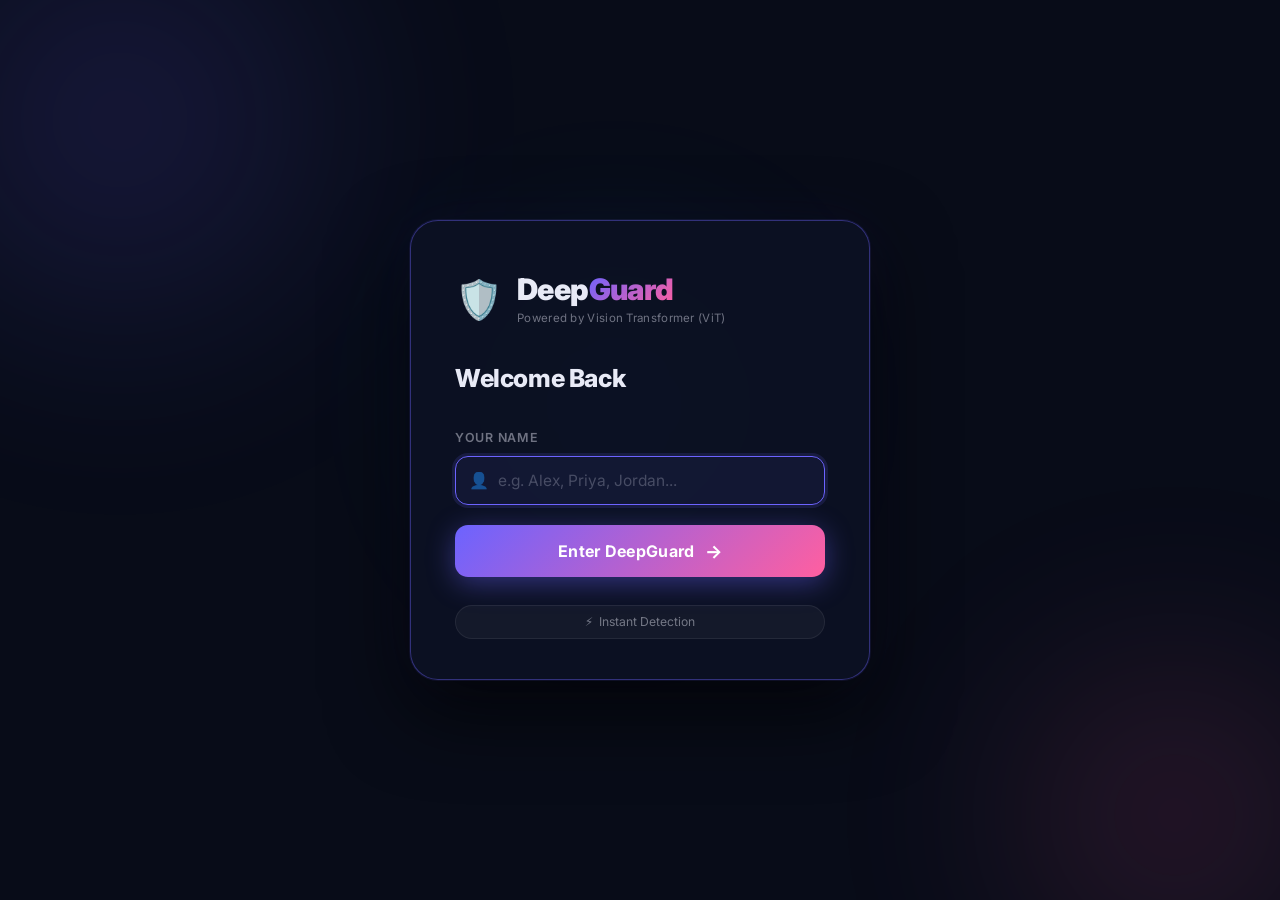
==== commit fb1caac3: "Deepfake" ====
--- a/frontend/index.html
+++ b/frontend/index.html
@@ -139,10 +139,46 @@
               <input type="file" id="file-input" accept="image/jpeg,image/png,image/webp" class="hidden-file" />
             </div>
             <div id="preview-wrap" class="preview-wrap hidden">
-              <img id="preview-img" src="" alt="Preview" class="preview-img" />
-              <button id="clear-img-btn" class="btn-remove">✕ Remove</button>
+              <div class="preview-img-container" id="preview-img-container">
+                <img id="preview-img" src="" alt="Preview" class="preview-img" />
+              </div>
+              <div style="display: flex; gap: 8px; justify-content: center; width: 100%;">
+                <button id="clear-img-btn" class="btn-remove">✕ Remove</button>
+              </div>
             </div>
             <div id="file-info" class="file-info hidden"></div>
+
+            <!-- DeepGuard Knowledge Assistant Panel -->
+            <div id="assistant-panel" class="assistant-panel locked">
+              <!-- Locked State View -->
+              <div id="assistant-locked-view" class="assistant-locked-view">
+                <div class="assistant-locked-title">🔒 Assistant Locked</div>
+                <p class="assistant-locked-text">Run a detection to unlock DeepGuard Knowledge Assistant.</p>
+              </div>
+              
+              <!-- Enabled State View -->
+              <div id="assistant-enabled-view" class="assistant-enabled-view hidden">
+                <div class="assistant-enabled-title">💬 DeepGuard Knowledge Assistant</div>
+                
+                <div class="assistant-suggested">
+                  <div class="suggested-title">Suggested Questions:</div>
+                  <div class="suggested-chips">
+                    <span class="chip" data-question="What is a Deepfake?">What is a Deepfake?</span>
+                    <span class="chip" data-question="Why Vision Transformer?">Why Vision Transformer?</span>
+                    <span class="chip" data-question="What is Celeb-DF?">What is Celeb-DF?</span>
+                    <span class="chip" data-question="What is MTCNN?">What is MTCNN?</span>
+                    <span class="chip" data-question="What does confidence score mean?">What does confidence score mean?</span>
+                  </div>
+                </div>
+
+                <div id="assistant-chat-history" class="assistant-chat-history"></div>
+
+                <div class="assistant-input-row">
+                  <input type="text" id="assistant-input" placeholder="Ask about Deepfake Detection, ViT, MTCNN, Celeb-DF, Confidence Scores..." disabled />
+                  <button id="assistant-send-btn" disabled>Send</button>
+                </div>
+              </div>
+            </div>
             <button id="detect-btn" class="btn-detect" disabled>
               <span class="detect-text">🔍 Detect</span>
               <span class="detect-spinner hidden"></span>
@@ -162,6 +198,10 @@
               <div id="reason-block" class="reason-block hidden">
                 <div class="reason-hd">Explanation</div>
                 <div id="result-reason" class="reason-text"></div>
+                <div class="indicators-section">
+                  <div class="reason-hd" style="margin-top: 14px; margin-bottom: 8px;">Key Indicators</div>
+                  <ul id="result-indicators" class="indicators-list"></ul>
+                </div>
               </div>
               <div class="conf-section">
                 <div class="conf-row">
@@ -227,6 +267,12 @@
     </div><!-- end content-area -->
   </div><!-- end app -->
 
+  <!-- Modal for viewing full image -->
+  <div id="image-modal" class="image-modal hidden">
+    <span class="modal-close" id="modal-close">&times;</span>
+    <img class="modal-content" id="modal-img">
+  </div>
+
   <!-- Toast -->
   <div id="toast" class="toast" role="alert"></div>
 
--- a/frontend/style.css
+++ b/frontend/style.css
@@ -1,170 +1,751 @@
 /* ================================================================
-   style.css  —  DeepGuard Deepfake Detection UI
-   Design: Dark glassmorphism with vibrant gradient accents
+   style.css — DeepGuard  |  Dark Glassmorphism + Sidebar Layout
 ================================================================ */
 
-/* ── Variables ──────────────────────────────────────────────── */
+/* ── Google Font already loaded via HTML ── */
+
+/* ── CSS Variables ─────────────────────────────────────────── */
 :root {
-  --bg-dark:       #090d1a;
-  --bg-card:       rgba(15, 20, 40, 0.70);
-  --border-glass:  rgba(255, 255, 255, 0.08);
-  --accent-1:      #6c63ff;
-  --accent-2:      #ff5fa0;
-  --accent-grad:   linear-gradient(135deg, #6c63ff, #ff5fa0);
-  --real-color:    #22d07a;
-  --fake-color:    #ff4d6d;
-  --text-primary:  #e8eaf6;
-  --text-muted:    rgba(232,234,246,0.50);
-  --radius-card:   20px;
-  --radius-btn:    14px;
-  --shadow-card:   0 8px 40px rgba(0,0,0,0.55);
-  --transition:    0.28s cubic-bezier(.4,0,.2,1);
-  --font:          'Inter', system-ui, sans-serif;
-}
-
-/* ── Reset & Base ────────────────────────────────────────────── */
+  --bg:          #080c18;
+  --bg-card:     rgba(14, 19, 38, 0.82);
+  --bg-sidebar:  rgba(10, 14, 28, 0.96);
+  --border:      rgba(255,255,255,0.07);
+  --border-glow: rgba(108,99,255,0.35);
+  --purple:      #6c63ff;
+  --pink:        #ff5fa0;
+  --grad:        linear-gradient(135deg,#6c63ff,#ff5fa0);
+  --green:       #22d07a;
+  --red:         #ff4d6d;
+  --gold:        #ffb703;
+  --txt:         #e8eaf6;
+  --muted:       rgba(232,234,246,0.45);
+  --r-card:      18px;
+  --r-btn:       12px;
+  --shadow:      0 8px 40px rgba(0,0,0,0.6);
+  --ease:        0.26s cubic-bezier(.4,0,.2,1);
+  --font:        'Inter', system-ui, sans-serif;
+  --sidebar-w:   270px;
+  --header-h:    62px;
+}
+
+/* ── Reset ─────────────────────────────────────────────────── */
 *, *::before, *::after { box-sizing: border-box; margin: 0; padding: 0; }
 html { scroll-behavior: smooth; }
 
 body {
   font-family: var(--font);
-  background: var(--bg-dark);
-  color: var(--text-primary);
+  background: var(--bg);
+  color: var(--txt);
   min-height: 100vh;
   overflow-x: hidden;
   line-height: 1.6;
-}
-
-/* ── Animated Background Orbs ───────────────────────────────── */
-.bg-orbs { position: fixed; inset: 0; z-index: 0; pointer-events: none; overflow: hidden; }
-
-.orb {
-  position: absolute;
-  border-radius: 50%;
-  filter: blur(90px);
-  opacity: 0.25;
-  animation: drift 18s ease-in-out infinite alternate;
-}
-.orb-1 {
-  width: 520px; height: 520px;
-  background: radial-gradient(circle, #6c63ff, transparent 70%);
-  top: -150px; left: -150px;
-  animation-duration: 20s;
-}
-.orb-2 {
-  width: 400px; height: 400px;
-  background: radial-gradient(circle, #ff5fa0, transparent 70%);
-  bottom: -120px; right: -100px;
-  animation-duration: 24s; animation-direction: alternate-reverse;
-}
-.orb-3 {
-  width: 300px; height: 300px;
-  background: radial-gradient(circle, #00d4ff, transparent 70%);
-  top: 40%; left: 50%;
-  transform: translate(-50%, -50%);
-  animation-duration: 28s;
-}
-
-@keyframes drift {
-  0%   { transform: translate(0, 0) scale(1); }
-  50%  { transform: translate(40px, 30px) scale(1.05); }
-  100% { transform: translate(-20px, 50px) scale(0.98); }
-}
-
-/* ── Header ─────────────────────────────────────────────────── */
-.header {
-  position: relative; z-index: 10;
-  display: flex; align-items: center; justify-content: space-between;
-  padding: 20px 40px;
-  background: rgba(9, 13, 26, 0.6);
-  border-bottom: 1px solid var(--border-glass);
-  backdrop-filter: blur(12px);
-}
-
-.logo { display: flex; align-items: center; gap: 12px; }
-.logo-icon { font-size: 1.7rem; }
-.logo-text  { font-size: 1.4rem; font-weight: 800; letter-spacing: -0.5px; }
-.logo-text .accent { background: var(--accent-grad); -webkit-background-clip: text; -webkit-text-fill-color: transparent; background-clip: text; }
-
-.badge {
-  font-size: 0.75rem; font-weight: 600;
-  background: rgba(108,99,255,0.18);
-  color: #a29bff;
-  border: 1px solid rgba(108,99,255,0.35);
-  border-radius: 999px;
-  padding: 4px 14px;
-  letter-spacing: 0.4px;
-}
-
-/* ── Main layout ─────────────────────────────────────────────── */
-.main {
-  position: relative; z-index: 5;
-  max-width: 1100px;
-  margin: 0 auto;
-  padding: 60px 24px 40px;
-}
-
-/* ── Hero ────────────────────────────────────────────────────── */
-.hero { text-align: center; margin-bottom: 52px; }
-
-.hero-title {
-  font-size: clamp(2.2rem, 5vw, 3.5rem);
-  font-weight: 800;
-  line-height: 1.15;
-  letter-spacing: -1.5px;
-  margin-bottom: 20px;
-}
-
-.gradient-text {
-  background: var(--accent-grad);
+  -webkit-font-smoothing: antialiased;
+}
+
+/* ── Helpers ───────────────────────────────────────────────── */
+.hidden { display: none !important; }
+
+.grad-text {
+  background: var(--grad);
   -webkit-background-clip: text;
   -webkit-text-fill-color: transparent;
   background-clip: text;
 }
 
-.hero-subtitle {
-  font-size: 1.05rem;
-  color: var(--text-muted);
-  max-width: 560px;
+/* ── Animated Background Orbs ──────────────────────────────── */
+.bg-orbs {
+  position: fixed; inset: 0;
+  z-index: 0; pointer-events: none; overflow: hidden;
+}
+.orb {
+  position: absolute; border-radius: 50%;
+  filter: blur(100px); opacity: 0.2;
+  animation: orbDrift 22s ease-in-out infinite alternate;
+}
+.orb-1 { width: 600px; height: 600px; background: radial-gradient(circle,#6c63ff,transparent 70%); top:-180px; left:-180px; animation-duration:20s; }
+.orb-2 { width: 450px; height: 450px; background: radial-gradient(circle,#ff5fa0,transparent 70%); bottom:-140px; right:-120px; animation-duration:26s; animation-direction:alternate-reverse; }
+.orb-3 { width: 350px; height: 350px; background: radial-gradient(circle,#00d4ff,transparent 70%); top:45%; left:48%; transform:translate(-50%,-50%); animation-duration:30s; }
+
+@keyframes orbDrift {
+  0%   { transform: translate(0,0) scale(1); }
+  50%  { transform: translate(50px,35px) scale(1.06); }
+  100% { transform: translate(-25px,55px) scale(0.97); }
+}
+
+/* ════════════════════════════════════════════════════════════
+   LOGIN PAGE
+════════════════════════════════════════════════════════════ */
+.login-page {
+  position: fixed; inset: 0;
+  z-index: 999;
+  display: flex;
+  align-items: center;
+  justify-content: center;
+  padding: 20px;
+}
+
+.login-card {
+  position: relative;
+  width: 100%;
+  max-width: 460px;
+  background: rgba(12, 17, 35, 0.95);
+  border: 1px solid rgba(108,99,255,0.4);
+  border-radius: 28px;
+  padding: 48px 44px 40px;
+  backdrop-filter: blur(32px);
+  box-shadow:
+    0 0 0 1px rgba(108,99,255,0.1),
+    0 30px 80px rgba(0,0,0,0.75),
+    0 0 60px rgba(108,99,255,0.07);
+  animation: loginIn 0.65s cubic-bezier(.175,.885,.32,1.275) both;
+}
+
+@keyframes loginIn {
+  from { opacity:0; transform:translateY(28px) scale(0.94); }
+  to   { opacity:1; transform:translateY(0)    scale(1);    }
+}
+
+/* Logo row */
+.login-logo {
+  display: flex;
+  align-items: center;
+  gap: 14px;
+  margin-bottom: 28px;
+}
+.login-logo-icon {
+  font-size: 2.4rem;
+  animation: floatIcon 3.5s ease-in-out infinite;
+  flex-shrink: 0;
+}
+@keyframes floatIcon {
+  0%,100% { transform: translateY(0); }
+  50%     { transform: translateY(-7px); }
+}
+.login-logo-text {
+  font-size: 1.85rem;
+  font-weight: 900;
+  letter-spacing: -0.6px;
+  line-height: 1.1;
+}
+.login-logo-sub {
+  font-size: 0.72rem;
+  color: var(--muted);
+  margin-top: 3px;
+  letter-spacing: 0.3px;
+}
+
+.login-heading {
+  font-size: 1.55rem;
+  font-weight: 800;
+  letter-spacing: -0.4px;
+  margin-bottom: 6px;
+}
+.login-subheading {
+  font-size: 0.88rem;
+  color: var(--muted);
+  margin-bottom: 30px;
+  line-height: 1.5;
+}
+
+/* Input field */
+.login-field { margin-bottom: 20px; }
+
+.login-label {
+  display: block;
+  font-size: 0.78rem;
+  font-weight: 600;
+  color: var(--muted);
+  text-transform: uppercase;
+  letter-spacing: 0.7px;
+  margin-bottom: 8px;
+}
+
+.login-input-wrap {
+  position: relative;
+  display: flex;
+  align-items: center;
+}
+.login-input-icon {
+  position: absolute;
+  left: 14px;
+  font-size: 1rem;
+  pointer-events: none;
+  opacity: 0.6;
+}
+.login-input {
+  width: 100%;
+  padding: 14px 16px 14px 42px;
+  background: rgba(255,255,255,0.05);
+  border: 1.5px solid rgba(108,99,255,0.28);
+  border-radius: 13px;
+  font-size: 0.97rem;
+  font-family: var(--font);
+  color: var(--txt);
+  outline: none;
+  transition: all var(--ease);
+}
+.login-input::placeholder { color: rgba(232,234,246,0.25); }
+.login-input:focus {
+  border-color: var(--purple);
+  background: rgba(108,99,255,0.08);
+  box-shadow: 0 0 0 3px rgba(108,99,255,0.14);
+}
+.login-input.shake {
+  animation: inputShake 0.45s ease;
+  border-color: var(--red);
+}
+@keyframes inputShake {
+  0%,100% { transform:translateX(0); }
+  20%     { transform:translateX(-7px); }
+  40%     { transform:translateX(7px); }
+  60%     { transform:translateX(-4px); }
+  80%     { transform:translateX(4px); }
+}
+
+.login-hint {
+  margin-top: 8px;
+  font-size: 0.73rem;
+  color: rgba(232,234,246,0.28);
+}
+
+/* Login button */
+.login-btn {
+  width: 100%;
+  display: flex;
+  align-items: center;
+  justify-content: center;
+  gap: 10px;
+  padding: 15px 24px;
+  background: var(--grad);
+  color: #fff;
+  border: none;
+  border-radius: 13px;
+  font-size: 1rem;
+  font-weight: 700;
+  font-family: var(--font);
+  cursor: pointer;
+  letter-spacing: 0.3px;
+  box-shadow: 0 6px 28px rgba(108,99,255,0.42);
+  transition: all var(--ease);
+  margin-bottom: 28px;
+}
+.login-btn:hover { transform:translateY(-2px); box-shadow:0 10px 36px rgba(108,99,255,0.58); }
+.login-btn:active { transform:translateY(0); }
+.login-btn-arrow { font-size: 1.15rem; transition: transform var(--ease); }
+.login-btn:hover .login-btn-arrow { transform: translateX(4px); }
+
+/* Features row */
+.login-features {
+  display: flex;
+  justify-content: space-between;
+  gap: 8px;
+  flex-wrap: wrap;
+}
+.login-feat {
+  flex: 1;
+  min-width: 110px;
+  display: flex;
+  align-items: center;
+  justify-content: center;
+  gap: 6px;
+  font-size: 0.76rem;
+  color: var(--muted);
+  background: rgba(255,255,255,0.04);
+  border: 1px solid var(--border);
+  border-radius: 999px;
+  padding: 6px 12px;
+  white-space: nowrap;
+}
+
+/* Transition out */
+.login-page.fade-out {
+  opacity: 0;
+  pointer-events: none;
+  transition: opacity 0.4s ease;
+}
+
+/* ════════════════════════════════════════════════════════════
+   APP SHELL
+════════════════════════════════════════════════════════════ */
+.app {
+  display: flex;
+  flex-direction: column;
+  min-height: 100vh;
+  position: relative;
+  z-index: 10;
+  animation: appFadeIn 0.5s ease both;
+}
+@keyframes appFadeIn { from{opacity:0} to{opacity:1} }
+
+/* ── Header ────────────────────────────────────────────────── */
+.header {
+  position: sticky;
+  top: 0;
+  z-index: 200;
+  height: var(--header-h);
+  display: flex;
+  align-items: center;
+  justify-content: space-between;
+  padding: 0 24px;
+  background: rgba(8, 12, 24, 0.92);
+  border-bottom: 1px solid var(--border);
+  backdrop-filter: blur(20px);
+  gap: 12px;
+}
+.header-left  { display:flex; align-items:center; gap:14px; }
+.header-right { display:flex; align-items:center; gap:10px; }
+
+/* Hamburger */
+.hamburger {
+  display: flex;
+  flex-direction: column;
+  justify-content: center;
+  gap: 5px;
+  width: 36px;
+  height: 36px;
+  background: rgba(255,255,255,0.05);
+  border: 1px solid var(--border);
+  border-radius: 9px;
+  cursor: pointer;
+  padding: 7px;
+  transition: background var(--ease);
+  flex-shrink: 0;
+}
+.hamburger:hover { background: rgba(108,99,255,0.15); border-color: var(--border-glow); }
+.hamburger span {
+  display: block;
+  width: 100%;
+  height: 2px;
+  background: var(--txt);
+  border-radius: 2px;
+  transition: all var(--ease);
+}
+
+/* Logo */
+.logo { display:flex; align-items:center; gap:8px; }
+.logo-icon { font-size:1.45rem; }
+.logo-text { font-size:1.22rem; font-weight:900; letter-spacing:-0.4px; white-space:nowrap; }
+
+.header-badge {
+  font-size: 0.68rem;
+  font-weight: 600;
+  background: rgba(108,99,255,0.15);
+  color: #a29bff;
+  border: 1px solid rgba(108,99,255,0.3);
+  border-radius: 999px;
+  padding: 3px 11px;
+  white-space: nowrap;
+}
+
+/* User pill */
+.user-pill {
+  display: flex;
+  align-items: center;
+  gap: 8px;
+  background: rgba(108,99,255,0.1);
+  border: 1px solid rgba(108,99,255,0.22);
+  border-radius: 999px;
+  padding: 4px 12px 4px 5px;
+}
+.user-avatar {
+  width: 26px; height: 26px;
+  background: var(--grad);
+  border-radius: 50%;
+  display: flex; align-items:center; justify-content:center;
+  font-size: 0.72rem;
+  font-weight: 800;
+  flex-shrink: 0;
+}
+#user-name-label { font-size:0.82rem; font-weight:600; max-width:120px; overflow:hidden; text-overflow:ellipsis; white-space:nowrap; }
+
+.btn-logout {
+  display: flex;
+  align-items: center;
+  gap: 5px;
+  font-size: 0.78rem;
+  font-weight: 600;
+  font-family: var(--font);
+  background: rgba(255,77,109,0.1);
+  color: #ff7d98;
+  border: 1px solid rgba(255,77,109,0.22);
+  border-radius: 9px;
+  padding: 6px 13px;
+  cursor: pointer;
+  transition: all var(--ease);
+  white-space: nowrap;
+}
+.btn-logout:hover { background:rgba(255,77,109,0.22); border-color:rgba(255,77,109,0.45); color:#fff; }
+
+/* ── Content area (sidebar + main) ───────────────────────── */
+.content-area {
+  display: flex;
+  flex: 1;
+  min-height: 0;
+  overflow: hidden;
+}
+
+/* ── Sidebar ───────────────────────────────────────────────── */
+.sidebar {
+  width: var(--sidebar-w);
+  flex-shrink: 0;
+  background: var(--bg-sidebar);
+  border-right: 1px solid var(--border);
+  backdrop-filter: blur(24px);
+  overflow-y: auto;
+  overflow-x: hidden;
+  transition: width var(--ease), opacity var(--ease), transform var(--ease);
+  display: flex;
+  flex-direction: column;
+}
+.sidebar::-webkit-scrollbar { width: 3px; }
+.sidebar::-webkit-scrollbar-thumb { background:rgba(255,255,255,0.08); border-radius:3px; }
+
+.sidebar.sb-closed {
+  width: 0;
+  opacity: 0;
+  pointer-events: none;
+}
+
+.sidebar-inner {
+  padding: 20px 16px 24px;
+  display: flex;
+  flex-direction: column;
+  min-height: 100%;
+  min-width: var(--sidebar-w);
+}
+
+.sidebar-top { margin-bottom: 16px; }
+
+.sb-section-title {
+  font-size: 0.67rem;
+  font-weight: 700;
+  text-transform: uppercase;
+  letter-spacing: 1.1px;
+  color: var(--muted);
+  margin-bottom: 6px;
+}
+.sb-user-name {
+  font-size: 0.85rem;
+  font-weight: 600;
+  color: var(--txt);
+  margin-bottom: 4px;
+}
+
+/* ── Sidebar Vertical Nav Buttons ──────────────────────── */
+.sb-nav-btn {
+  width: 100%;
+  display: flex;
+  align-items: center;
+  gap: 10px;
+  padding: 11px 14px;
+  margin-bottom: 2px;
+  font-size: 0.88rem;
+  font-weight: 600;
+  font-family: var(--font);
+  color: var(--muted);
+  background: rgba(255,255,255,0.03);
+  border: 1px solid var(--border);
+  border-radius: 12px;
+  cursor: pointer;
+  transition: all var(--ease);
+  text-align: left;
+}
+.sb-nav-btn:hover {
+  color: var(--txt);
+  background: rgba(108,99,255,0.1);
+  border-color: rgba(108,99,255,0.3);
+}
+.sb-nav-btn.active {
+  color: #fff;
+  background: linear-gradient(135deg, rgba(108,99,255,0.35), rgba(255,95,160,0.25));
+  border-color: rgba(108,99,255,0.5);
+  box-shadow: 0 2px 12px rgba(108,99,255,0.2);
+}
+.sb-nav-icon  { font-size: 1rem; flex-shrink: 0; }
+.sb-nav-label { flex: 1; }
+.sb-nav-arrow {
+  font-size: 0.7rem;
+  transition: transform var(--ease);
+  opacity: 0.6;
+}
+.sb-nav-btn.active .sb-nav-arrow { opacity: 1; }
+
+/* Nav content area (slides open below its button) */
+.sb-nav-content {
+  background: rgba(255,255,255,0.02);
+  border: 1px solid var(--border);
+  border-radius: 0 0 12px 12px;
+  border-top: none;
+  padding: 14px 12px 12px;
+  margin-bottom: 8px;
+  animation: contentOpen 0.22s ease;
+}
+@keyframes contentOpen {
+  from { opacity: 0; transform: translateY(-6px); }
+  to   { opacity: 1; transform: translateY(0); }
+}
+
+/* ── Sidebar Panels ────────────────────────────────────── */
+.sb-panel { display: flex; flex-direction: column; flex: 1; }
+
+
+
+/* History panel inside sidebar */
+.sb-hist-hd {
+  display: flex;
+  align-items: center;
+  justify-content: space-between;
+  margin-bottom: 12px;
+}
+.sb-clear-hist {
+  font-family: var(--font);
+  font-size: 0.7rem;
+  font-weight: 600;
+  background: transparent;
+  color: var(--muted);
+  border: 1px solid var(--border);
+  border-radius: 7px;
+  padding: 3px 10px;
+  cursor: pointer;
+  transition: all var(--ease);
+}
+.sb-clear-hist:hover { color: var(--red); border-color: rgba(255,77,109,0.35); }
+
+.sb-hist-list {
+  display: flex;
+  flex-direction: column;
+  gap: 7px;
+  overflow-y: auto;
+  max-height: calc(100vh - 320px);
+  flex: 1;
+}
+.sb-hist-list::-webkit-scrollbar { width: 3px; }
+.sb-hist-list::-webkit-scrollbar-thumb { background: rgba(255,255,255,0.1); border-radius: 3px; }
+
+.sb-hist-empty {
+  text-align: center;
+  font-size: 0.8rem;
+  color: var(--muted);
+  padding: 28px 10px;
+}
+
+/* History card inside sidebar */
+.sb-hist-item {
+  display: flex;
+  align-items: center;
+  gap: 10px;
+  background: rgba(255,255,255,0.03);
+  border: 1px solid var(--border);
+  border-radius: 10px;
+  padding: 8px 10px;
+  animation: slideIn 0.25s ease;
+  transition: border-color var(--ease);
+}
+.sb-hist-item:hover { border-color: rgba(108,99,255,0.22); }
+
+.sb-hist-thumb {
+  width: 38px; height: 38px;
+  object-fit: cover;
+  border-radius: 7px;
+  border: 1.5px solid var(--border);
+  flex-shrink: 0;
+}
+.sb-hist-info { flex: 1; min-width: 0; }
+.sb-hist-name { font-size: 0.72rem; font-weight: 600; white-space: nowrap; overflow: hidden; text-overflow: ellipsis; }
+.sb-hist-meta { font-size: 0.65rem; color: var(--muted); margin-top: 2px; }
+
+.sb-hist-pill {
+  font-size: 0.63rem; font-weight: 700;
+  padding: 2px 8px;
+  border-radius: 999px;
+  flex-shrink: 0;
+}
+.sb-hist-pill.real      { background:rgba(34,208,122,0.13); color:var(--green); border:1px solid rgba(34,208,122,0.28); }
+.sb-hist-pill.fake      { background:rgba(255,77,109,0.13); color:var(--red);   border:1px solid rgba(255,77,109,0.28); }
+.sb-hist-pill.uncertain { background:rgba(255,183,3,0.13);  color:var(--gold);  border:1px solid rgba(255,183,3,0.28); }
+
+
+
+/* Stats */
+.sb-stats {
+  display: grid;
+  grid-template-columns: repeat(3, 1fr);
+  gap: 8px;
+  margin-bottom: 6px;
+}
+.sb-stat {
+  background: rgba(255,255,255,0.04);
+  border: 1px solid var(--border);
+  border-radius: 12px;
+  padding: 10px 8px;
+  text-align: center;
+  transition: border-color var(--ease);
+}
+.sb-stat:hover           { border-color:rgba(108,99,255,0.3); }
+.sb-stat.sb-stat-real    { border-color:rgba(34,208,122,0.18); }
+.sb-stat.sb-stat-fake    { border-color:rgba(255,77,109,0.18); }
+
+.sb-stat-val {
+  font-size: 1.5rem;
+  font-weight: 900;
+  line-height: 1;
+  background: var(--grad);
+  -webkit-background-clip: text;
+  -webkit-text-fill-color: transparent;
+  background-clip: text;
+}
+.sb-stat.sb-stat-real .sb-stat-val { background:none; -webkit-text-fill-color:var(--green); }
+.sb-stat.sb-stat-fake .sb-stat-val { background:none; -webkit-text-fill-color:var(--red); }
+.sb-stat-lbl {
+  font-size: 0.62rem;
+  text-transform: uppercase;
+  letter-spacing: 0.6px;
+  color: var(--muted);
+  margin-top: 4px;
+}
+
+/* Dashboard photo grid */
+.dash-grid {
+  display: grid;
+  grid-template-columns: repeat(2, 1fr);
+  gap: 7px;
+  flex: 1;
+  align-content: start;
+}
+.dash-empty {
+  grid-column: 1/-1;
+  text-align: center;
+  font-size: 0.8rem;
+  color: var(--muted);
+  padding: 24px 10px;
+}
+
+.dash-tile {
+  position: relative;
+  aspect-ratio: 1;
+  border-radius: 10px;
+  overflow: hidden;
+  border: 2px solid var(--border);
+  cursor: pointer;
+  transition: transform var(--ease), border-color var(--ease);
+}
+.dash-tile:hover { transform:scale(1.05); z-index:2; }
+.dash-tile.real  { border-color:rgba(34,208,122,0.5); }
+.dash-tile.fake  { border-color:rgba(255,77,109,0.5); }
+.dash-tile.uncertain { border-color:rgba(255,183,3,0.5); }
+
+.dash-thumb { width:100%; height:100%; object-fit:cover; display:block; }
+
+.dash-badge {
+  position: absolute;
+  top: 4px; right: 4px;
+  font-size: 0.62rem;
+  font-weight: 700;
+  padding: 2px 7px;
+  border-radius: 999px;
+  backdrop-filter: blur(6px);
+}
+.dash-badge.real      { background:rgba(34,208,122,0.8); color:#fff; }
+.dash-badge.fake      { background:rgba(255,77,109,0.8); color:#fff; }
+.dash-badge.uncertain { background:rgba(255,183,3,0.8); color:#000; }
+
+.dash-hover {
+  position: absolute;
+  inset: 0;
+  background: linear-gradient(to top,rgba(8,12,24,0.9) 0%,transparent 55%);
+  padding: 6px;
+  display: flex;
+  flex-direction: column;
+  justify-content: flex-end;
+  opacity: 0;
+  transition: opacity var(--ease);
+}
+.dash-tile:hover .dash-hover { opacity:1; }
+.dash-hover-name { font-size:0.58rem; font-weight:600; white-space:nowrap; overflow:hidden; text-overflow:ellipsis; }
+.dash-hover-conf { font-size:0.55rem; color:var(--muted); }
+
+.btn-clear-all {
+  margin-top: 18px;
+  width: 100%;
+  padding: 9px;
+  font-family: var(--font);
+  font-size: 0.76rem;
+  font-weight: 600;
+  background: rgba(255,77,109,0.08);
+  color: #ff7d98;
+  border: 1px solid rgba(255,77,109,0.2);
+  border-radius: 10px;
+  cursor: pointer;
+  transition: all var(--ease);
+}
+.btn-clear-all:hover { background:rgba(255,77,109,0.18); border-color:rgba(255,77,109,0.4); color:#fff; }
+
+/* Mobile sidebar overlay */
+.sb-overlay {
+  position: fixed;
+  inset: 0;
+  z-index: 150;
+  background: rgba(0,0,0,0.5);
+  backdrop-filter: blur(3px);
+}
+
+/* ── Main content ──────────────────────────────────────────── */
+.main {
+  flex: 1;
+  min-width: 0;
+  overflow-y: auto;
+  padding: 36px 28px 48px;
+}
+.main::-webkit-scrollbar { width:5px; }
+.main::-webkit-scrollbar-thumb { background:rgba(255,255,255,0.08); border-radius:5px; }
+
+/* Hero */
+.hero { text-align:center; margin-bottom:40px; }
+
+.hero-title {
+  font-size: clamp(1.9rem, 4.5vw, 3.2rem);
+  font-weight: 900;
+  line-height: 1.15;
+  letter-spacing: -1.5px;
+  margin-bottom: 14px;
+}
+.hero-sub {
+  font-size: 1rem;
+  color: var(--muted);
+  max-width: 480px;
   margin: 0 auto;
 }
-.hero-subtitle strong { color: var(--text-primary); }
-
-/* ── Cards ───────────────────────────────────────────────────── */
-.card-row {
+.hero-sub strong { color:var(--txt); }
+
+/* Cards row */
+.cards-row {
   display: grid;
   grid-template-columns: 1fr 1fr;
-  gap: 28px;
-  margin-bottom: 36px;
-}
-
-@media (max-width: 720px) {
-  .card-row { grid-template-columns: 1fr; }
-}
-
+  gap: 22px;
+  margin-bottom: 26px;
+}
+@media (max-width:760px) { .cards-row { grid-template-columns:1fr; } }
+
+/* Card base */
 .card {
   background: var(--bg-card);
-  border: 1px solid var(--border-glass);
-  border-radius: var(--radius-card);
-  padding: 30px 28px;
+  border: 1px solid var(--border);
+  border-radius: var(--r-card);
+  padding: 24px 22px;
   backdrop-filter: blur(20px);
-  box-shadow: var(--shadow-card);
+  box-shadow: var(--shadow);
   display: flex;
   flex-direction: column;
-  gap: 18px;
-  transition: border-color var(--transition);
-}
-.card:hover { border-color: rgba(108,99,255,0.28); }
-
-.card-title {
-  font-size: 1rem;
-  font-weight: 600;
-  color: var(--text-muted);
-  text-transform: uppercase;
-  letter-spacing: 1px;
-}
-
-/* ── Drop Zone ───────────────────────────────────────────────── */
+  gap: 14px;
+  transition: border-color var(--ease);
+}
+.card:hover { border-color:rgba(108,99,255,0.22); }
+
+.card-header { display:flex; align-items:center; gap:10px; }
+.card-icon   { font-size:1.2rem; }
+.card-title  { font-size:0.88rem; font-weight:700; text-transform:uppercase; letter-spacing:0.8px; color:var(--muted); }
+
+/* Drop zone */
 .drop-zone {
   position: relative;
   display: flex;
@@ -172,350 +753,847 @@
   align-items: center;
   justify-content: center;
   gap: 10px;
-  border: 2px dashed rgba(108,99,255,0.35);
+  border: 2px dashed rgba(108,99,255,0.3);
   border-radius: 14px;
-  padding: 38px 20px;
-  cursor: pointer;
-  transition: all var(--transition);
-  min-height: 180px;
-}
-.drop-zone:hover,
-.drop-zone.drag-over {
-  border-color: var(--accent-1);
-  background: rgba(108,99,255,0.07);
-  transform: scale(1.005);
-}
-.drop-zone:focus { outline: 2px solid var(--accent-1); outline-offset: 2px; }
-
-.drop-icon { font-size: 2.5rem; transition: transform var(--transition); }
-.drop-zone:hover .drop-icon { transform: scale(1.12) rotate(-4deg); }
-
-.drop-text {
+  padding: 36px 16px;
+  cursor: pointer;
+  min-height: 160px;
+  transition: all var(--ease);
   text-align: center;
-  font-size: 0.95rem;
-  color: var(--text-muted);
-  line-height: 1.5;
-}
-.drop-sub { font-size: 0.82rem; color: rgba(232,234,246,0.35); }
-
-.hidden-input { position: absolute; inset: 0; width: 100%; height: 100%; opacity: 0; cursor: pointer; }
-
-/* ── Preview ─────────────────────────────────────────────────── */
-.preview-container {
+}
+.drop-zone:hover,.drop-zone.dz-active {
+  border-color:var(--purple);
+  background:rgba(108,99,255,0.06);
+  transform:scale(1.005);
+}
+.drop-zone:focus-visible { outline:2px solid var(--purple); outline-offset:2px; }
+
+.dz-icon { font-size:2.3rem; transition:transform var(--ease); }
+.drop-zone:hover .dz-icon { transform:scale(1.15) rotate(-5deg); }
+.dz-text  { font-size:0.88rem; color:var(--muted); line-height:1.5; }
+.dz-sub   { font-size:0.78rem; color:rgba(232,234,246,0.3); }
+.hidden-file { position:absolute; inset:0; width:100%; height:100%; opacity:0; cursor:pointer; }
+
+/* Preview */
+.preview-wrap {
+  display: flex;
+  flex-direction: column;
+  align-items: center;
+  gap: 12px;
+  max-width: 280px;
+  margin: 0 auto;
+  width: 100%;
+}
+.preview-img-container {
+  width: 260px;
+  height: 260px;
   position: relative;
-  display: flex;
-  flex-direction: column;
-  align-items: center;
-  gap: 12px;
-}
-
+  margin: 0 auto;
+  border-radius: 12px;
+  overflow: hidden;
+  border: 2px solid rgba(108,99,255,0.22);
+  background: rgba(0, 0, 0, 0.2);
+  cursor: pointer;
+}
 .preview-img {
   width: 100%;
-  max-height: 260px;
+  height: 100%;
   object-fit: cover;
-  border-radius: 12px;
-  border: 2px solid rgba(108,99,255,0.25);
-  animation: fadeIn 0.4s ease;
-}
-
-@keyframes fadeIn { from { opacity: 0; transform: scale(0.97); } to { opacity: 1; transform: scale(1); } }
-
-.clear-btn {
-  font-size: 0.8rem; font-weight: 600;
-  background: rgba(255,77,109,0.15);
-  color: #ff7d98;
-  border: 1px solid rgba(255,77,109,0.3);
-  border-radius: 8px;
-  padding: 5px 14px;
-  cursor: pointer;
-  transition: all var(--transition);
-}
-.clear-btn:hover { background: rgba(255,77,109,0.28); color: #fff; }
+  display: block;
+  cursor: pointer;
+  transition: transform var(--ease);
+}
+.preview-img:hover {
+  transform: scale(1.03);
+}
+.preview-img-container .cropper-container {
+  max-width: 100% !important;
+  max-height: 100% !important;
+  width: 100% !important;
+  height: 100% !important;
+}
+.cropper-container {
+  max-width: 200px !important;
+  max-height: 200px !important;
+}
+@keyframes fadeUp { from{opacity:0;transform:translateY(8px)} to{opacity:1;transform:translateY(0)} }
+
+.btn-remove {
+  font-size:0.76rem; font-weight:600; font-family:var(--font);
+  background:rgba(255,77,109,0.12); color:#ff7d98;
+  border:1px solid rgba(255,77,109,0.28); border-radius:8px;
+  padding:5px 14px; cursor:pointer; transition:all var(--ease);
+}
+.btn-remove:hover { background:rgba(255,77,109,0.25); color:#fff; }
 
 .file-info {
-  font-size: 0.8rem;
-  color: var(--text-muted);
-  background: rgba(255,255,255,0.04);
-  border-radius: 8px;
-  padding: 8px 12px;
-}
-
-/* ── Detect Button ───────────────────────────────────────────── */
-.detect-btn {
-  width: 100%;
+  font-size:0.76rem; color:var(--muted);
+  background:rgba(255,255,255,0.04);
+  border-radius:8px; padding:7px 12px;
+}
+
+/* Detect button */
+.btn-detect {
+  width:100%;
+  display: flex;
+  align-items: center;
+  justify-content: center;
+  gap: 10px;
   padding: 14px;
-  font-size: 1rem; font-weight: 700;
-  font-family: var(--font);
-  background: var(--accent-grad);
+  background: var(--grad);
   color: #fff;
   border: none;
-  border-radius: var(--radius-btn);
-  cursor: pointer;
-  display: flex;
-  align-items: center;
+  border-radius: var(--r-btn);
+  font-size: 0.97rem;
+  font-weight: 700;
+  font-family: var(--font);
+  cursor: pointer;
+  box-shadow: 0 5px 24px rgba(108,99,255,0.38);
+  transition: all var(--ease);
+  margin-top: auto;
+  letter-spacing: 0.2px;
+}
+.btn-detect:hover:not(:disabled) { transform:translateY(-2px); box-shadow:0 9px 32px rgba(108,99,255,0.55); }
+.btn-detect:active:not(:disabled){ transform:translateY(0); }
+.btn-detect:disabled { opacity:0.35; cursor:not-allowed; box-shadow:none; }
+
+.detect-spinner {
+  width:17px; height:17px;
+  border:3px solid rgba(255,255,255,0.28);
+  border-top-color:#fff;
+  border-radius:50%;
+  animation:spin 0.7s linear infinite;
+}
+@keyframes spin { to{transform:rotate(360deg)} }
+
+/* Result card */
+.result-card {
+  min-height: 340px;
   justify-content: center;
-  gap: 10px;
-  transition: all var(--transition);
-  box-shadow: 0 4px 24px rgba(108,99,255,0.35);
-  letter-spacing: 0.3px;
-  margin-top: auto;
-}
-.detect-btn:hover:not(:disabled) {
-  transform: translateY(-2px);
-  box-shadow: 0 8px 32px rgba(108,99,255,0.55);
-}
-.detect-btn:active:not(:disabled) { transform: translateY(0); }
-.detect-btn:disabled {
-  opacity: 0.38;
-  cursor: not-allowed;
-  box-shadow: none;
-}
-.detect-btn.loading { pointer-events: none; }
-
-/* ── Spinner ─────────────────────────────────────────────────── */
-.btn-spinner {
-  width: 18px; height: 18px;
-  border: 3px solid rgba(255,255,255,0.3);
-  border-top-color: #fff;
-  border-radius: 50%;
-  animation: spin 0.75s linear infinite;
-}
-@keyframes spin { to { transform: rotate(360deg); } }
-
-/* ── Result Card ─────────────────────────────────────────────── */
-.result-card { justify-content: center; min-height: 380px; }
-
-.result-placeholder {
-  display: flex; flex-direction: column;
-  align-items: center; justify-content: center;
-  gap: 14px; height: 100%;
-  color: var(--text-muted);
+}
+
+.result-ph {
+  display: flex;
+  flex-direction: column;
+  align-items: center;
+  justify-content: center;
+  height: 100%;
+  gap: 12px;
+  color: var(--muted);
   text-align: center;
-  font-size: 0.95rem;
-}
-.placeholder-icon { font-size: 3rem; animation: float 3s ease-in-out infinite; }
-@keyframes float { 0%,100%{transform:translateY(0)} 50%{transform:translateY(-12px)} }
-
-.result-content { display: flex; flex-direction: column; gap: 20px; }
+  font-size: 0.9rem;
+}
+.result-ph-icon { font-size:2.8rem; animation:floatIcon 3s ease-in-out infinite; }
+
+.result-body { display:flex; flex-direction:column; gap:16px; }
 
 .result-badge {
   display: inline-flex;
   align-items: center;
+  gap: 7px;
+  font-size:0.76rem; font-weight:700;
+  letter-spacing:1.2px; text-transform:uppercase;
+  padding:5px 15px; border-radius:999px; width:fit-content;
+}
+.result-badge.real      { background:rgba(34,208,122,0.15); color:var(--green); border:1px solid rgba(34,208,122,0.35); }
+.result-badge.fake      { background:rgba(255,77,109,0.15); color:var(--red);   border:1px solid rgba(255,77,109,0.35); }
+.result-badge.uncertain { background:rgba(255,183,3,0.15);  color:var(--gold);  border:1px solid rgba(255,183,3,0.35); }
+
+.result-label {
+  font-size:2.1rem; font-weight:900; letter-spacing:-1px;
+  animation: popIn 0.4s cubic-bezier(.175,.885,.32,1.275);
+}
+.result-label.real      { color:var(--green); }
+.result-label.fake      { color:var(--red);   }
+.result-label.uncertain { color:var(--gold);  }
+@keyframes popIn { from{transform:scale(0.65);opacity:0} to{transform:scale(1);opacity:1} }
+
+.result-desc { font-size:0.87rem; color:var(--muted); }
+
+/* Reason */
+.reason-block {
+  background:rgba(255,255,255,0.03);
+  border-left:3px solid var(--purple);
+  padding:12px 16px; border-radius:4px 10px 10px 4px;
+}
+.reason-block.real      { border-left-color:var(--green); }
+.reason-block.fake      { border-left-color:var(--red); }
+.reason-block.uncertain { border-left-color:var(--gold); }
+.reason-hd   { font-size:0.68rem; font-weight:700; text-transform:uppercase; letter-spacing:0.7px; color:var(--muted); margin-bottom:5px; }
+.reason-text { font-size:0.85rem; color:#d1d5df; line-height:1.55; }
+
+/* Key Indicators Section */
+.indicators-section {
+  border-top: 1px solid rgba(255, 255, 255, 0.05);
+  margin-top: 14px;
+  padding-top: 10px;
+}
+.indicators-list {
+  list-style: none;
+  padding: 0;
+  margin: 0;
+  display: flex;
+  flex-direction: column;
+  gap: 6px;
+}
+.indicators-list li {
+  font-size: 0.83rem;
+  color: #c5c9d6;
+  display: flex;
+  align-items: center;
   gap: 8px;
-  font-size: 0.82rem; font-weight: 700;
-  letter-spacing: 1.2px;
-  text-transform: uppercase;
-  padding: 5px 16px;
+}
+.indicators-list li::before {
+  content: "•";
+  font-weight: 900;
+  font-size: 1.1rem;
+}
+.reason-block.real .indicators-list li::before { color: var(--green); }
+.reason-block.fake .indicators-list li::before { color: var(--red); }
+.reason-block.uncertain .indicators-list li::before { color: var(--gold); }
+
+/* Confidence */
+.conf-section { display:flex; flex-direction:column; gap:7px; }
+.conf-row     { display:flex; justify-content:space-between; align-items:center; }
+.conf-title   { font-size:0.76rem; font-weight:600; color:var(--muted); text-transform:uppercase; letter-spacing:0.7px; }
+.conf-pct     { font-size:1.15rem; font-weight:900; }
+.conf-track   { width:100%; height:9px; background:rgba(255,255,255,0.07); border-radius:999px; overflow:hidden; }
+.conf-bar     { height:100%; border-radius:999px; width:0%; transition:width 0.95s cubic-bezier(.4,0,.2,1); }
+.conf-bar.real      { background:linear-gradient(90deg,#22d07a,#00ffaa); box-shadow:0 0 12px rgba(34,208,122,0.5); }
+.conf-bar.fake      { background:linear-gradient(90deg,#ff4d6d,#ff9a3c); box-shadow:0 0 12px rgba(255,77,109,0.5); }
+.conf-bar.uncertain { background:linear-gradient(90deg,#ffb703,#fb8500); box-shadow:0 0 12px rgba(255,183,3,0.5); }
+
+/* Meta */
+.meta-row  { display:flex; gap:16px; background:rgba(255,255,255,0.03); border:1px solid var(--border); border-radius:12px; padding:12px 16px; flex-wrap:wrap; }
+.meta-item { display:flex; flex-direction:column; gap:2px; }
+.meta-lbl  { font-size:0.7rem; text-transform:uppercase; letter-spacing:0.7px; color:var(--muted); }
+.meta-val  { font-size:0.9rem; font-weight:600; }
+
+.btn-again {
+  width:100%;
+  font-family:var(--font); font-size:0.87rem; font-weight:600;
+  background:rgba(108,99,255,0.1); color:#a29bff;
+  border:1px solid rgba(108,99,255,0.28); border-radius:10px;
+  padding:10px; cursor:pointer; transition:all var(--ease);
+}
+.btn-again:hover { background:rgba(108,99,255,0.2); border-color:rgba(108,99,255,0.55); color:#fff; }
+
+/* History section */
+.history-wrap {
+  background: var(--bg-card);
+  border: 1px solid var(--border);
+  border-radius: var(--r-card);
+  padding: 22px 22px;
+  backdrop-filter: blur(20px);
+  box-shadow: var(--shadow);
+}
+.history-hd { display:flex; align-items:center; justify-content:space-between; margin-bottom:14px; }
+.history-title { font-size:0.9rem; font-weight:700; }
+
+.btn-clear-hist {
+  font-family:var(--font); font-size:0.76rem; font-weight:600;
+  background:transparent; color:var(--muted);
+  border:1px solid var(--border); border-radius:8px;
+  padding:4px 13px; cursor:pointer; transition:all var(--ease);
+}
+.btn-clear-hist:hover { color:var(--red); border-color:rgba(255,77,109,0.35); }
+
+.history-list {
+  display:flex; flex-direction:column; gap:7px;
+  max-height:310px; overflow-y:auto;
+}
+.history-list::-webkit-scrollbar { width:3px; }
+.history-list::-webkit-scrollbar-thumb { background:rgba(255,255,255,0.1); border-radius:3px; }
+
+.history-empty {
+  font-size:0.84rem; color:var(--muted);
+  text-align:center; padding:24px;
+}
+
+.hist-item {
+  display:flex; align-items:center; gap:12px;
+  background:rgba(255,255,255,0.03);
+  border:1px solid var(--border); border-radius:11px;
+  padding:9px 13px;
+  animation:slideIn 0.28s ease;
+  transition:border-color var(--ease);
+}
+.hist-item:hover { border-color:rgba(108,99,255,0.22); }
+@keyframes slideIn { from{opacity:0;transform:translateX(-8px)} to{opacity:1;transform:translateX(0)} }
+
+.hist-thumb { width:42px; height:42px; object-fit:cover; border-radius:8px; border:2px solid var(--border); flex-shrink:0; }
+.hist-info  { flex:1; min-width:0; }
+.hist-name  { font-size:0.78rem; font-weight:600; white-space:nowrap; overflow:hidden; text-overflow:ellipsis; }
+.hist-meta  { font-size:0.7rem; color:var(--muted); margin-top:2px; }
+
+.hist-pill {
+  font-size:0.68rem; font-weight:700; letter-spacing:0.4px;
+  padding:3px 11px; border-radius:999px; flex-shrink:0;
+}
+.hist-pill.real      { background:rgba(34,208,122,0.13); color:var(--green); border:1px solid rgba(34,208,122,0.28); }
+.hist-pill.fake      { background:rgba(255,77,109,0.13); color:var(--red);   border:1px solid rgba(255,77,109,0.28); }
+.hist-pill.uncertain { background:rgba(255,183,3,0.13);  color:var(--gold);  border:1px solid rgba(255,183,3,0.28); }
+
+/* Toast */
+.toast {
+  position:fixed; bottom:22px; right:22px; max-width:340px;
+  background:rgba(12,17,34,0.97);
+  border:1px solid var(--border);
+  backdrop-filter:blur(18px);
+  border-radius:12px; padding:13px 18px;
+  font-size:0.86rem; font-weight:500;
+  z-index:9999;
+  transform:translateY(18px); opacity:0; pointer-events:none;
+  transition:all 0.32s cubic-bezier(.4,0,.2,1);
+}
+.toast.show         { transform:translateY(0); opacity:1; pointer-events:auto; }
+.toast.t-success    { border-color:rgba(34,208,122,0.45); color:var(--green); }
+.toast.t-error      { border-color:rgba(255,77,109,0.45); color:#ff7d98; }
+.toast.t-info       { border-color:rgba(108,99,255,0.45); color:#a29bff; }
+
+/* ════════════════════════════════════════════════════════════
+   RESPONSIVE — TABLET  ≤ 960px
+════════════════════════════════════════════════════════════ */
+@media (max-width:960px) {
+  /* Sidebar becomes a floating panel */
+  .sidebar {
+    position: fixed;
+    left: 0;
+    top: var(--header-h);
+    bottom: 0;
+    z-index: 160;
+    transform: translateX(-100%);
+    width: var(--sidebar-w) !important;
+    opacity: 1 !important;
+    pointer-events: none;
+    transition: transform var(--ease);
+    border-right: 1px solid var(--border-glow);
+  }
+  .sidebar.sb-open {
+    transform: translateX(0);
+    pointer-events: auto;
+  }
+  .sidebar.sb-closed {
+    width: var(--sidebar-w) !important;
+    opacity: 1 !important;
+  }
+
+  .header-badge { display:none; }
+
+  .main { padding:24px 16px 40px; }
+  .hero-title { font-size:clamp(1.6rem,5vw,2.4rem); }
+}
+
+/* ════════════════════════════════════════════════════════════
+   RESPONSIVE — MOBILE  ≤ 520px
+════════════════════════════════════════════════════════════ */
+@media (max-width:520px) {
+  .login-card { padding:36px 22px 30px; }
+  .login-features { flex-direction:column; align-items:stretch; }
+  .login-feat { justify-content:center; }
+
+  .header { padding:0 14px; }
+  #user-name-label { max-width:70px; }
+
+  .hero { margin-bottom:26px; }
+  .hero-title { letter-spacing:-0.8px; }
+  .hero-sub { font-size:0.88rem; }
+
+  .card { padding:18px 16px; }
+  .main { padding:18px 12px 36px; }
+
+  .meta-row { flex-wrap:wrap; gap:12px; }
+
+  .toast { bottom:14px; right:12px; left:12px; max-width:none; }
+}
+
+/* ════════════════════════════════════════════════════════════
+   DASHBOARD HINT
+════════════════════════════════════════════════════════════ */
+.sb-dash-hint {
+  margin-top: 14px;
+  font-size: 0.74rem;
+  color: var(--muted);
+  background: rgba(108,99,255,0.06);
+  border: 1px dashed rgba(108,99,255,0.22);
+  border-radius: 10px;
+  padding: 10px 12px;
+  line-height: 1.55;
+}
+.sb-dash-hint strong { color: #a29bff; }
+
+/* ════════════════════════════════════════════════════════════
+   HISTORY FULL PAGE
+════════════════════════════════════════════════════════════ */
+.hist-page {
+  flex: 1;
+  min-width: 0;
+  overflow-y: auto;
+  padding: 32px 32px 48px;
+  animation: pageSlideIn 0.3s cubic-bezier(.4,0,.2,1);
+}
+@keyframes pageSlideIn {
+  from { opacity:0; transform:translateX(24px); }
+  to   { opacity:1; transform:translateX(0); }
+}
+
+/* History page header */
+.hp-header {
+  display: flex;
+  align-items: center;
+  gap: 16px;
+  margin-bottom: 24px;
+  flex-wrap: wrap;
+}
+.hp-back-btn {
+  display: flex;
+  align-items: center;
+  gap: 6px;
+  font-family: var(--font);
+  font-size: 0.85rem;
+  font-weight: 600;
+  color: var(--muted);
+  background: rgba(255,255,255,0.05);
+  border: 1px solid var(--border);
+  border-radius: 10px;
+  padding: 8px 16px;
+  cursor: pointer;
+  transition: all var(--ease);
+  flex-shrink: 0;
+}
+.hp-back-btn:hover { color:var(--txt); background:rgba(108,99,255,0.1); border-color:rgba(108,99,255,0.3); }
+
+.hp-title-wrap { flex: 1; min-width: 0; }
+.hp-title      { font-size: 1.5rem; font-weight: 800; letter-spacing: -0.4px; margin-bottom: 4px; }
+.hp-subtitle   { font-size: 0.82rem; color: var(--muted); }
+
+.hp-clear-btn {
+  font-family: var(--font);
+  font-size: 0.8rem;
+  font-weight: 600;
+  background: rgba(255,77,109,0.1);
+  color: #ff7d98;
+  border: 1px solid rgba(255,77,109,0.25);
+  border-radius: 10px;
+  padding: 8px 16px;
+  cursor: pointer;
+  transition: all var(--ease);
+  flex-shrink: 0;
+}
+.hp-clear-btn:hover { background:rgba(255,77,109,0.22); color:#fff; border-color:rgba(255,77,109,0.5); }
+
+/* Filter bar */
+.hp-filters {
+  display: flex;
+  gap: 8px;
+  margin-bottom: 24px;
+  flex-wrap: wrap;
+}
+.hp-filter {
+  font-family: var(--font);
+  font-size: 0.8rem;
+  font-weight: 600;
+  padding: 7px 18px;
   border-radius: 999px;
-  width: fit-content;
-}
-.result-badge.real {
-  background: rgba(34,208,122,0.16);
-  color: var(--real-color);
-  border: 1px solid rgba(34,208,122,0.35);
-}
-.result-badge.fake {
-  background: rgba(255,77,109,0.16);
-  color: var(--fake-color);
-  border: 1px solid rgba(255,77,109,0.35);
-}
-
-.result-label {
-  font-size: 2.4rem; font-weight: 800; letter-spacing: -1px;
-  animation: popIn 0.4s cubic-bezier(.175,.885,.32,1.275);
-}
-.result-label.real { color: var(--real-color); }
-.result-label.fake { color: var(--fake-color); }
-
-@keyframes popIn { from{transform:scale(0.7);opacity:0} to{transform:scale(1);opacity:1} }
-
-.result-desc { font-size: 0.9rem; color: var(--text-muted); }
-
-/* ── Confidence Bar ──────────────────────────────────────────── */
-.confidence-section { display: flex; flex-direction: column; gap: 8px; }
-
-.confidence-label-row {
-  display: flex; justify-content: space-between; align-items: center;
-}
-.confidence-title { font-size: 0.82rem; font-weight: 600; color: var(--text-muted); text-transform: uppercase; letter-spacing: 0.8px; }
-.confidence-pct   { font-size: 1.2rem; font-weight: 800; }
-
-.progress-track {
-  width: 100%; height: 10px;
-  background: rgba(255,255,255,0.08);
+  border: 1px solid var(--border);
+  background: rgba(255,255,255,0.04);
+  color: var(--muted);
+  cursor: pointer;
+  transition: all var(--ease);
+}
+.hp-filter:hover  { color:var(--txt); border-color:rgba(108,99,255,0.3); }
+.hp-filter.active {
+  background: var(--grad);
+  color: #fff;
+  border-color: transparent;
+  box-shadow: 0 3px 14px rgba(108,99,255,0.35);
+}
+
+/* History card grid */
+.hp-grid {
+  display: grid;
+  grid-template-columns: repeat(auto-fill, minmax(260px, 1fr));
+  gap: 18px;
+}
+
+/* Empty state */
+.hp-empty {
+  grid-column: 1 / -1;
+  display: flex;
+  flex-direction: column;
+  align-items: center;
+  justify-content: center;
+  padding: 60px 20px;
+  text-align: center;
+  gap: 10px;
+}
+.hp-empty-icon { font-size: 3.5rem; margin-bottom: 8px; }
+.hp-empty h3   { font-size: 1.2rem; font-weight: 700; }
+.hp-empty p    { font-size: 0.88rem; color: var(--muted); }
+
+.hp-go-detect {
+  margin-top: 10px;
+  font-family: var(--font);
+  font-size: 0.9rem;
+  font-weight: 700;
+  background: var(--grad);
+  color: #fff;
+  border: none;
+  border-radius: 12px;
+  padding: 11px 24px;
+  cursor: pointer;
+  transition: all var(--ease);
+  box-shadow: 0 4px 20px rgba(108,99,255,0.35);
+}
+.hp-go-detect:hover { transform:translateY(-2px); box-shadow:0 8px 28px rgba(108,99,255,0.5); }
+
+/* History card */
+.hp-card {
+  background: var(--bg-card);
+  border: 1px solid var(--border);
+  border-radius: 16px;
+  overflow: hidden;
+  backdrop-filter: blur(20px);
+  box-shadow: 0 4px 24px rgba(0,0,0,0.4);
+  transition: transform var(--ease), border-color var(--ease), box-shadow var(--ease);
+  animation: fadeUp 0.3s ease both;
+}
+.hp-card:hover {
+  transform: translateY(-4px);
+  box-shadow: 0 12px 40px rgba(0,0,0,0.55);
+}
+.hp-card.real     { border-color: rgba(34,208,122,0.35); }
+.hp-card.fake     { border-color: rgba(255,77,109,0.35); }
+.hp-card.uncertain{ border-color: rgba(255,183,3,0.35);  }
+
+/* Card image */
+.hp-card-img-wrap {
+  position: relative;
+  width: 100%;
+  height: 175px;
+  overflow: hidden;
+  background: rgba(0,0,0,0.3);
+}
+.hp-card-img {
+  width: 100%;
+  height: 100%;
+  object-fit: cover;
+  display: block;
+  transition: transform 0.4s ease;
+}
+.hp-card:hover .hp-card-img { transform: scale(1.04); }
+
+.hp-card-badge {
+  position: absolute;
+  top: 10px; right: 10px;
+  font-size: 0.72rem;
+  font-weight: 700;
+  padding: 4px 12px;
+  border-radius: 999px;
+  backdrop-filter: blur(8px);
+}
+.hp-card-badge.real      { background:rgba(34,208,122,0.85); color:#fff; }
+.hp-card-badge.fake      { background:rgba(255,77,109,0.85); color:#fff; }
+.hp-card-badge.uncertain { background:rgba(255,183,3,0.85);  color:#000; }
+
+/* Card body */
+.hp-card-body { padding: 14px 16px 16px; }
+
+.hp-card-name {
+  font-size: 0.83rem;
+  font-weight: 700;
+  white-space: nowrap;
+  overflow: hidden;
+  text-overflow: ellipsis;
+  margin-bottom: 8px;
+}
+
+/* Confidence bar inside card */
+.hp-card-conf-row {
+  display: flex;
+  justify-content: space-between;
+  align-items: center;
+  margin-bottom: 5px;
+}
+.hp-card-conf-lbl { font-size: 0.68rem; text-transform:uppercase; letter-spacing:0.5px; color:var(--muted); }
+.hp-card-conf-pct { font-size: 0.82rem; font-weight: 800; }
+
+.hp-card-bar-track {
+  height: 6px;
+  background: rgba(255,255,255,0.07);
   border-radius: 999px;
   overflow: hidden;
-}
-.progress-bar {
+  margin-bottom: 10px;
+}
+.hp-card-bar {
   height: 100%;
   border-radius: 999px;
-  width: 0%;
-  transition: width 0.9s cubic-bezier(.4,0,.2,1);
-}
-.progress-bar.real { background: linear-gradient(90deg, #22d07a, #00ffaa); box-shadow: 0 0 12px rgba(34,208,122,0.5); }
-.progress-bar.fake { background: linear-gradient(90deg, #ff4d6d, #ff9a3c); box-shadow: 0 0 12px rgba(255,77,109,0.5); }
-
-/* ── Meta Row ────────────────────────────────────────────────── */
-.meta-row {
-  display: flex; gap: 20px;
-  background: rgba(255,255,255,0.03);
-  border: 1px solid var(--border-glass);
+}
+.hp-card-bar.real      { background:linear-gradient(90deg,#22d07a,#00ffaa); }
+.hp-card-bar.fake      { background:linear-gradient(90deg,#ff4d6d,#ff9a3c); }
+.hp-card-bar.uncertain { background:linear-gradient(90deg,#ffb703,#fb8500); }
+
+.hp-card-meta {
+  display: flex;
+  justify-content: space-between;
+  font-size: 0.68rem;
+  color: var(--muted);
+  border-top: 1px solid var(--border);
+  padding-top: 8px;
+  margin-top: 2px;
+}
+
+/* Responsive history page */
+@media (max-width:600px) {
+  .hist-page { padding:20px 14px 40px; }
+  .hp-header { gap:10px; }
+  .hp-title  { font-size:1.2rem; }
+  .hp-grid   { grid-template-columns:1fr 1fr; gap:12px; }
+  .hp-card-img-wrap { height:130px; }
+}
+@media (max-width:400px) {
+  .hp-grid { grid-template-columns:1fr; }
+}
+
+/* ════════════════════════════════════════════════════════════
+   DEEPGUARD KNOWLEDGE ASSISTANT PANEL
+   ════════════════════════════════════════════════════════════ */
+.assistant-panel {
+  background: rgba(255, 255, 255, 0.02);
+  border: 1px solid var(--border);
   border-radius: 12px;
-  padding: 14px 18px;
-}
-.meta-item { display: flex; flex-direction: column; gap: 2px; }
-.meta-label { font-size: 0.74rem; text-transform: uppercase; letter-spacing: 0.8px; color: var(--text-muted); }
-.meta-value { font-size: 0.95rem; font-weight: 600; }
-
-/* ── Analyze Again Button ────────────────────────────────────── */
-.analyze-again-btn {
-  font-family: var(--font);
-  font-size: 0.9rem; font-weight: 600;
-  background: rgba(108,99,255,0.12);
+  padding: 12px;
+  margin-top: 10px;
+  margin-bottom: 10px;
+  display: flex;
+  flex-direction: column;
+  gap: 8px;
+  overflow: hidden;
+  max-height: 480px;
+  transition: all var(--ease);
+}
+
+.assistant-panel.locked {
+  border-color: rgba(255, 255, 255, 0.05);
+  background: rgba(255, 255, 255, 0.01);
+  display: flex;
+  align-items: center;
+  justify-content: center;
+  padding: 20px 10px;
+}
+
+.assistant-locked-view {
+  text-align: center;
+}
+
+.assistant-locked-title {
+  font-size: 0.9rem;
+  font-weight: 700;
+  color: var(--muted);
+  margin-bottom: 4px;
+}
+
+.assistant-locked-text {
+  font-size: 0.76rem;
+  color: rgba(232, 234, 246, 0.35);
+  line-height: 1.4;
+}
+
+/* Enabled state */
+.assistant-enabled-view {
+  display: flex;
+  flex-direction: column;
+  gap: 8px;
+  height: 100%;
+}
+
+.assistant-enabled-title {
+  font-size: 0.85rem;
+  font-weight: 700;
+  color: var(--txt);
+}
+
+.assistant-suggested {
+  display: flex;
+  flex-direction: column;
+  gap: 4px;
+}
+
+.suggested-title {
+  font-size: 0.72rem;
+  color: var(--muted);
+  font-weight: 600;
+}
+
+.suggested-chips {
+  display: flex;
+  flex-wrap: nowrap;
+  overflow-x: auto;
+  gap: 6px;
+  padding-bottom: 4px;
+}
+
+.suggested-chips::-webkit-scrollbar {
+  height: 3px;
+}
+
+.suggested-chips::-webkit-scrollbar-thumb {
+  background: rgba(255, 255, 255, 0.08);
+  border-radius: 3px;
+}
+
+.suggested-chips .chip {
+  font-size: 0.7rem;
+  padding: 3px 8px;
+  background: rgba(108, 99, 255, 0.1);
+  border: 1px solid rgba(108, 99, 255, 0.25);
   color: #a29bff;
-  border: 1px solid rgba(108,99,255,0.3);
-  border-radius: 10px;
-  padding: 10px 20px;
-  cursor: pointer;
-  transition: all var(--transition);
+  border-radius: 999px;
+  cursor: pointer;
+  transition: all var(--ease);
+  white-space: nowrap;
+  flex-shrink: 0;
+}
+
+.suggested-chips .chip:hover {
+  background: rgba(108, 99, 255, 0.2);
+  border-color: var(--purple);
+  color: #fff;
+}
+
+.assistant-chat-history {
+  flex: 1;
+  overflow-y: auto;
+  min-height: 200px;
+  max-height: 280px;
+  padding: 6px;
+  background: rgba(0, 0, 0, 0.15);
+  border-radius: 8px;
+  display: flex;
+  flex-direction: column;
+  gap: 6px;
+}
+
+.assistant-chat-history::-webkit-scrollbar {
+  width: 3px;
+}
+.assistant-chat-history::-webkit-scrollbar-thumb {
+  background: rgba(255, 255, 255, 0.08);
+  border-radius: 3px;
+}
+
+.chat-msg {
+  font-size: 0.76rem;
+  line-height: 1.4;
+  padding: 6px 8px;
+  border-radius: 8px;
+  max-width: 85%;
+  word-break: break-word;
+}
+
+.chat-msg.user {
+  background: rgba(108, 99, 255, 0.15);
+  color: #e8eaf6;
+  align-self: flex-end;
+  border-bottom-right-radius: 2px;
+}
+
+.chat-msg.assistant {
+  background: rgba(255, 255, 255, 0.05);
+  color: #d1d5df;
+  align-self: flex-start;
+  border-bottom-left-radius: 2px;
+}
+
+.assistant-input-row {
+  display: flex;
+  gap: 6px;
+}
+
+.assistant-input-row input {
+  flex: 1;
+  padding: 8px 12px;
+  background: rgba(255, 255, 255, 0.05);
+  border: 1px solid var(--border);
+  border-radius: 8px;
+  color: var(--txt);
+  font-size: 0.78rem;
+  outline: none;
+  transition: all var(--ease);
+}
+
+.assistant-input-row input:focus {
+  border-color: var(--purple);
+  background: rgba(108, 99, 255, 0.05);
+}
+
+.assistant-input-row button {
+  padding: 0 16px;
+  background: var(--grad);
+  border: none;
+  border-radius: 8px;
+  color: #fff;
+  font-size: 0.78rem;
+  font-weight: 600;
+  cursor: pointer;
+  transition: all var(--ease);
+}
+
+.assistant-input-row button:hover:not(:disabled) {
+  transform: translateY(-1px);
+}
+.assistant-input-row button:disabled {
+  opacity: 0.4;
+  cursor: not-allowed;
+}
+
+/* Full Screen Image Modal Style */
+.image-modal {
+  position: fixed;
+  z-index: 2000;
+  left: 0;
+  top: 0;
   width: 100%;
-}
-.analyze-again-btn:hover {
-  background: rgba(108,99,255,0.22);
-  border-color: rgba(108,99,255,0.6);
-  color: #fff;
-}
-
-/* ── History ─────────────────────────────────────────────────── */
-.history-section {
-  background: var(--bg-card);
-  border: 1px solid var(--border-glass);
-  border-radius: var(--radius-card);
-  padding: 26px 28px;
-  backdrop-filter: blur(20px);
-  box-shadow: var(--shadow-card);
-}
-
-.history-header {
-  display: flex; align-items: center; justify-content: space-between;
-  margin-bottom: 18px;
-}
-.history-title { font-size: 1rem; font-weight: 700; }
-.clear-history-btn {
-  font-family: var(--font); font-size: 0.8rem; font-weight: 600;
-  background: transparent;
-  color: var(--text-muted);
-  border: 1px solid var(--border-glass);
-  border-radius: 8px;
-  padding: 4px 14px;
-  cursor: pointer;
-  transition: all var(--transition);
-}
-.clear-history-btn:hover { color: var(--fake-color); border-color: rgba(255,77,109,0.35); }
-
-.history-list { display: flex; flex-direction: column; gap: 8px; max-height: 320px; overflow-y: auto; }
-.history-list::-webkit-scrollbar { width: 4px; }
-.history-list::-webkit-scrollbar-thumb { background: rgba(255,255,255,0.12); border-radius: 4px; }
-
-.history-empty { font-size: 0.88rem; color: var(--text-muted); text-align: center; padding: 20px; }
-
-.history-item {
-  display: flex; align-items: center; gap: 14px;
-  background: rgba(255,255,255,0.03);
-  border: 1px solid var(--border-glass);
-  border-radius: 12px;
-  padding: 10px 16px;
-  animation: slideIn 0.3s ease;
-  transition: border-color var(--transition);
-}
-.history-item:hover { border-color: rgba(108,99,255,0.25); }
-@keyframes slideIn { from{opacity:0;transform:translateX(-10px)} to{opacity:1;transform:translateX(0)} }
-
-.history-thumb {
-  width: 46px; height: 46px;
-  object-fit: cover;
-  border-radius: 8px;
-  border: 2px solid var(--border-glass);
-  flex-shrink: 0;
-}
-
-.history-info { flex: 1; min-width: 0; }
-.history-filename { font-size: 0.82rem; font-weight: 600; white-space: nowrap; overflow: hidden; text-overflow: ellipsis; }
-.history-meta    { font-size: 0.75rem; color: var(--text-muted); margin-top: 2px; }
-
-.history-pill {
-  font-size: 0.74rem; font-weight: 700; letter-spacing: 0.5px;
-  padding: 3px 12px;
-  border-radius: 999px;
-  flex-shrink: 0;
-}
-.history-pill.real { background: rgba(34,208,122,0.15); color: var(--real-color); border: 1px solid rgba(34,208,122,0.3); }
-.history-pill.fake { background: rgba(255,77,109,0.15); color: var(--fake-color); border: 1px solid rgba(255,77,109,0.3); }
-
-/* ── Toast ───────────────────────────────────────────────────── */
-.toast {
-  position: fixed; bottom: 28px; right: 28px;
-  max-width: 360px;
-  background: rgba(15,20,40,0.95);
-  border: 1px solid var(--border-glass);
-  backdrop-filter: blur(16px);
-  border-radius: 12px;
-  padding: 14px 20px;
-  font-size: 0.9rem; font-weight: 500;
-  z-index: 1000;
-  transform: translateY(20px);
-  opacity: 0;
-  pointer-events: none;
-  transition: all 0.35s cubic-bezier(.4,0,.2,1);
-}
-.toast.show { transform: translateY(0); opacity: 1; pointer-events: auto; }
-.toast.toast-error  { border-color: rgba(255,77,109,0.5); color: #ff7d98; }
-.toast.toast-success{ border-color: rgba(34,208,122,0.5); color: var(--real-color); }
-.toast.toast-info   { border-color: rgba(108,99,255,0.5); color: #a29bff; }
-
-/* ── Footer ──────────────────────────────────────────────────── */
-.footer {
-  position: relative; z-index: 5;
-  text-align: center;
-  padding: 24px;
-  font-size: 0.78rem;
-  color: rgba(232,234,246,0.25);
-  border-top: 1px solid var(--border-glass);
-}
-
-/* ── Result Additions (Reason + Uncertain) ──────────────────── */
-.reason-block {
-  background: rgba(255, 255, 255, 0.03);
-  border-left: 3px solid var(--accent-1);
-  padding: 14px 18px;
-  border-radius: 4px 10px 10px 4px;
-  margin-top: 4px;
-}
-.reason-block.real { border-left-color: var(--real-color); }
-.reason-block.fake { border-left-color: var(--fake-color); }
-.reason-block.uncertain { border-left-color: #ffb703; }
-
-.reason-title {
-  font-size: 0.72rem; font-weight: 700;
-  text-transform: uppercase; letter-spacing: 0.8px;
-  color: var(--text-muted);
-  margin-bottom: 6px;
-}
-.reason-text {
-  font-size: 0.88rem;
-  color: #d1d5df;
-  line-height: 1.5;
-}
-
-/* Uncertain states */
-.result-badge.uncertain {
-  background: rgba(255, 183, 3, 0.16);
-  color: #ffb703;
-  border: 1px solid rgba(255, 183, 3, 0.35);
-}
-.result-label.uncertain { color: #ffb703; }
-.progress-bar.uncertain { background: linear-gradient(90deg, #ffb703, #fb8500); box-shadow: 0 0 12px rgba(255,183,3,0.5); }
-.history-pill.uncertain { background: rgba(255,183,3,0.15); color: #ffb703; border: 1px solid rgba(255,183,3,0.3); }
-
-/* ── Utility ─────────────────────────────────────────────────── */
-.hidden { display: none !important; }
+  height: 100%;
+  background-color: rgba(6, 10, 20, 0.95);
+  backdrop-filter: blur(8px);
+  display: flex;
+  align-items: center;
+  justify-content: center;
+}
+
+.image-modal.hidden {
+  display: none !important;
+}
+
+.modal-content {
+  margin: auto;
+  display: block;
+  max-width: 90%;
+  max-height: 80vh;
+  border-radius: 16px;
+  border: 2px solid rgba(255, 255, 255, 0.15);
+  box-shadow: 0 12px 40px rgba(0, 0, 0, 0.85);
+  animation: zoom 0.28s ease;
+}
+
+@keyframes zoom {
+  from {transform: scale(0.85); opacity: 0;}
+  to {transform: scale(1); opacity: 1;}
+}
+
+.modal-close {
+  position: absolute;
+  top: 24px;
+  right: 36px;
+  color: rgba(255, 255, 255, 0.7);
+  font-size: 40px;
+  font-weight: bold;
+  cursor: pointer;
+  transition: color 0.2s;
+}
+
+.modal-close:hover {
+  color: var(--purple);
+}
+
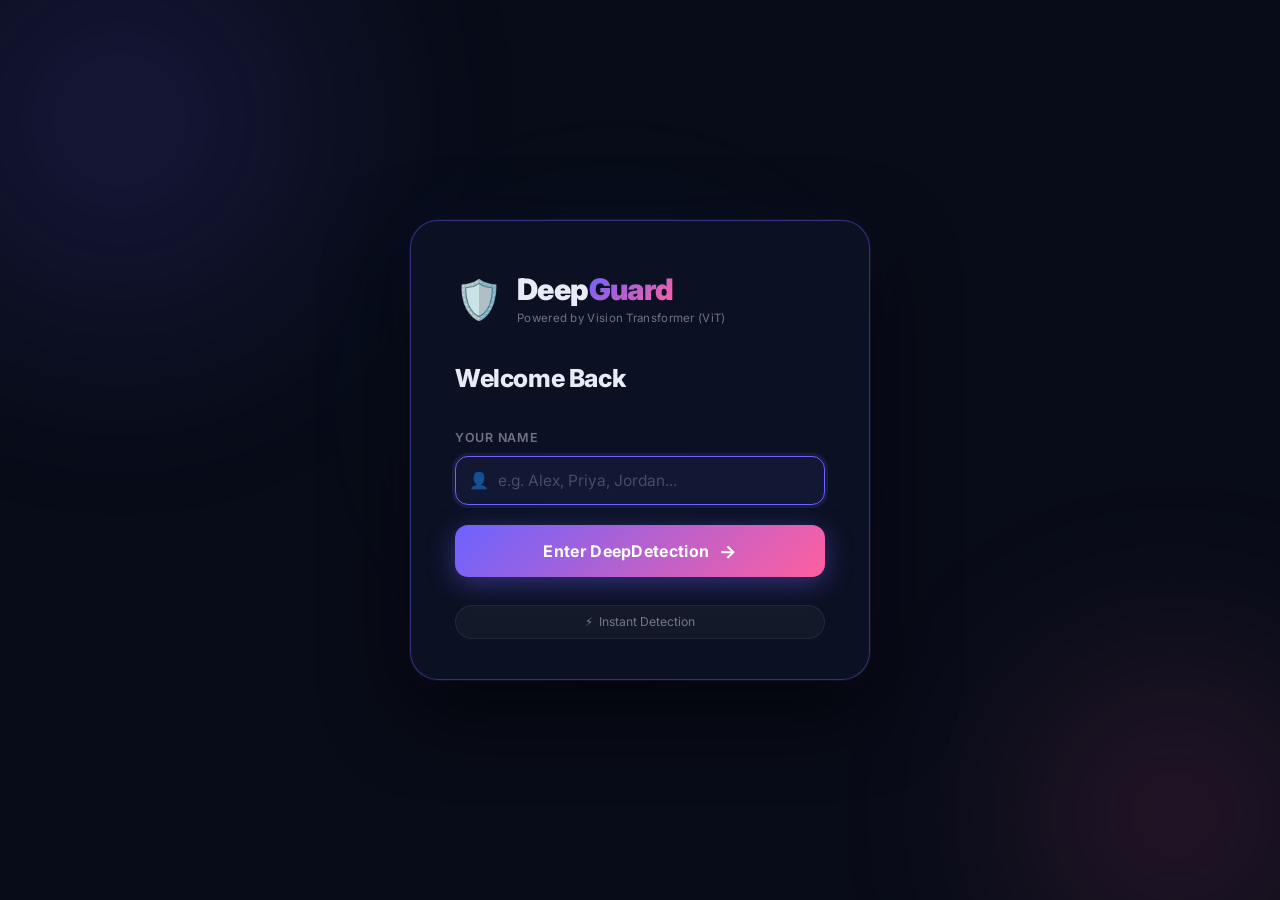
==== commit 20b7be9c: "Updated index.html text" ====
--- a/frontend/index.html
+++ b/frontend/index.html
@@ -50,7 +50,7 @@
         <p class="login-hint"></p>
       </div>
       <button id="login-btn" class="login-btn">
-        <span class="login-btn-text">Enter DeepGuard</span>
+        <span class="login-btn-text">Enter DeepDetection</span>
         <span class="login-btn-arrow">→</span>
       </button>
       <div class="login-features">
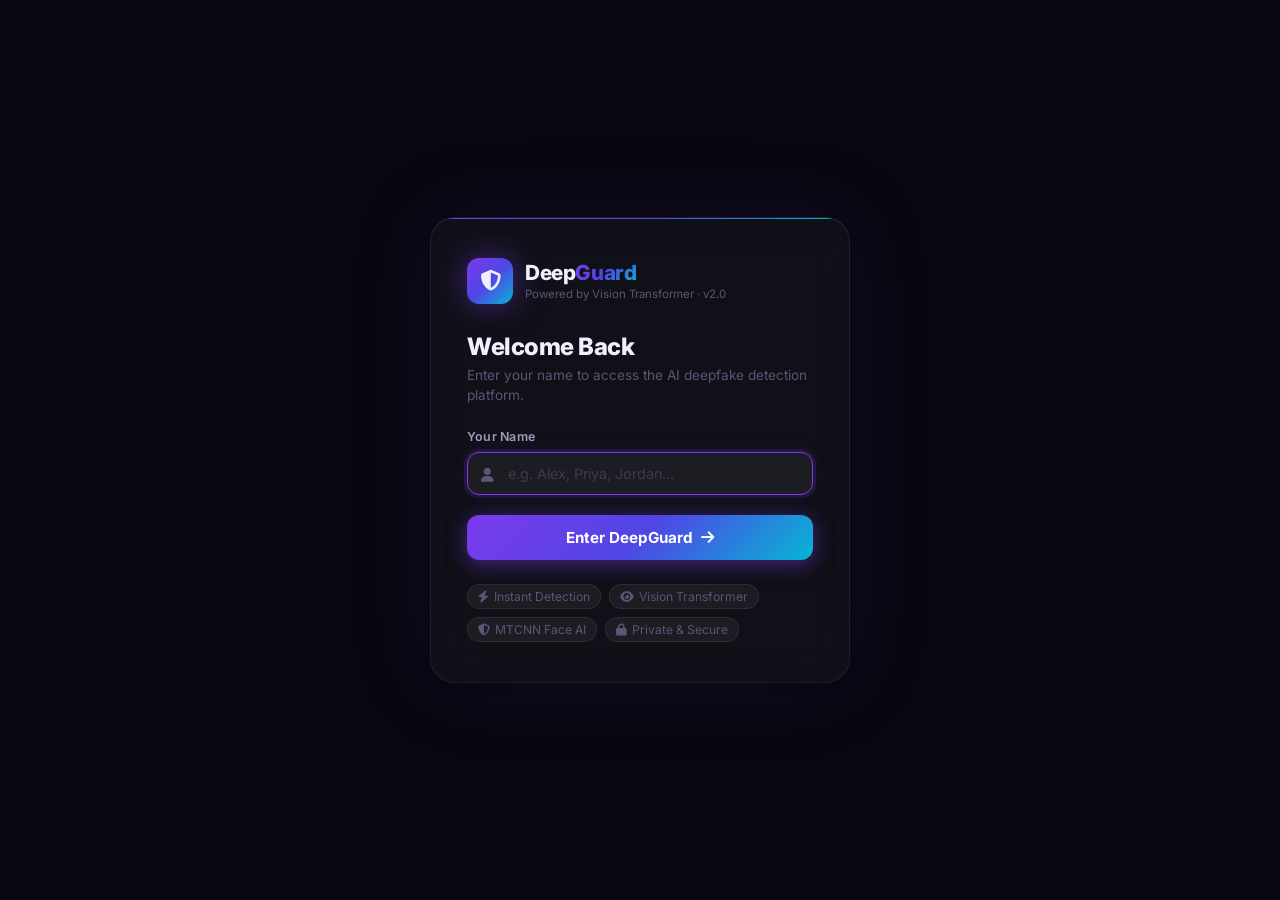
==== commit 2294f909: "Restore: all frontend pages (about, analytics, assistant, history, learn, reports, settings, shared)" ====
--- a/frontend/index.html
+++ b/frontend/index.html
@@ -1,69 +1,140 @@
-<!-- uvicorn backend.app:app --reload --host 127.0.0.1 --port 8000 -->
 <!DOCTYPE html>
-<html lang="en">
+<html lang="en" data-theme="dark">
 <head>
   <meta charset="UTF-8" />
   <meta name="viewport" content="width=device-width, initial-scale=1.0" />
-  <meta name="description" content="DeepGuard — AI-powered deepfake detection using Vision Transformer." />
-  <title>DeepGuard — Deepfake Detection</title>
+  <meta name="description" content="DeepGuard v2.0 — AI-powered deepfake detection using Vision Transformer. Detect manipulated images instantly with professional-grade AI." />
+  <title>DeepGuard v2.0 — AI Deepfake Detection</title>
+
+  <!-- Fonts -->
   <link rel="preconnect" href="https://fonts.googleapis.com" />
   <link rel="preconnect" href="https://fonts.gstatic.com" crossorigin />
   <link href="https://fonts.googleapis.com/css2?family=Inter:wght@300;400;500;600;700;800;900&display=swap" rel="stylesheet" />
+
+  <!-- Font Awesome -->
+  <link rel="stylesheet" href="https://cdnjs.cloudflare.com/ajax/libs/font-awesome/6.5.0/css/all.min.css" />
+
+  <!-- Cropper.js -->
   <link rel="stylesheet" href="https://cdnjs.cloudflare.com/ajax/libs/cropperjs/1.5.13/cropper.min.css" />
+
+  <!-- Styles -->
+  <link rel="stylesheet" href="style.css" />
+
   <style>
-    *,*::before,*::after{box-sizing:border-box;margin:0;padding:0}
-    html,body{width:100%;min-height:100%;font-family:'Inter',system-ui,sans-serif}
+    /* Dashboard-specific overrides */
+    .upload-card-body { padding: 16px 20px 20px; }
+
+    .scan-container {
+      position: relative;
+      overflow: hidden;
+      border-radius: var(--radius-md);
+    }
+
+    .face-detect-overlay {
+      position: absolute;
+      inset: 0;
+      pointer-events: none;
+      display: flex;
+      align-items: center;
+      justify-content: center;
+    }
+
+    .face-box {
+      width: 80px; height: 80px;
+      border: 2px solid var(--accent-blue);
+      border-radius: 4px;
+      box-shadow: 0 0 20px rgba(6,182,212,0.5);
+      animation: face-box-pulse 1.5s ease-in-out infinite;
+      display: none;
+    }
+
+    @keyframes face-box-pulse {
+      0%,100% { box-shadow: 0 0 20px rgba(6,182,212,0.5); }
+      50%      { box-shadow: 0 0 40px rgba(6,182,212,0.8); }
+    }
+
+    .scan-loading .face-box { display: block; }
+    .scan-loading .scan-line { display: block; }
+
+    /* System health bar */
+    .health-row {
+      display: flex;
+      align-items: center;
+      justify-content: space-between;
+      padding: 8px 0;
+      border-bottom: 1px solid var(--border);
+    }
+    .health-row:last-child { border-bottom: none; }
+    .health-label { font-size: 0.8rem; color: var(--text-muted); }
+    .health-val   { font-size: 0.8rem; font-weight: 600; color: var(--text-primary); }
+    .health-dot   { width: 8px; height: 8px; border-radius: 50%; display: inline-block; margin-right: 6px; }
+    .health-dot.online  { background: var(--green); box-shadow: 0 0 8px var(--green); }
+    .health-dot.offline { background: var(--red); }
   </style>
-  <link rel="stylesheet" href="style.css" />
 </head>
 <body>
 
-  <!-- Background orbs -->
-  <div class="bg-orbs" aria-hidden="true">
-    <div class="orb orb-1"></div>
-    <div class="orb orb-2"></div>
-    <div class="orb orb-3"></div>
-  </div>
-
-  <!-- ══════════════════════════════
+  <!-- Animated background -->
+  <div class="bg-canvas" aria-hidden="true"></div>
+  <div class="bg-orb-3"  aria-hidden="true"></div>
+  <canvas id="particles-canvas" aria-hidden="true"></canvas>
+
+  <!-- ══════════════════════════════════════════════
        LOGIN PAGE
-  ══════════════════════════════ -->
+  ══════════════════════════════════════════════ -->
   <div id="login-page" class="login-page">
     <div class="login-card">
+      <!-- Logo -->
       <div class="login-logo">
-        <div class="login-logo-icon">🛡️</div>
+        <div class="login-logo-icon">
+          <i class="fa-solid fa-shield-halved"></i>
+        </div>
         <div>
           <div class="login-logo-text">Deep<span class="grad-text">Guard</span></div>
-          <div class="login-logo-sub">Powered by Vision Transformer (ViT)</div>
-        </div>
-      </div>
+          <div class="login-logo-sub">Powered by Vision Transformer · v2.0</div>
+        </div>
+      </div>
+
       <h1 class="login-heading">Welcome Back</h1>
-      <p class="login-subheading"></p>
+      <p class="login-subheading">Enter your name to access the AI deepfake detection platform.</p>
+
+      <!-- Name Field -->
       <div class="login-field">
         <label class="login-label" for="username-input">Your Name</label>
         <div class="login-input-wrap">
-          <span class="login-input-icon">👤</span>
-          <input id="username-input" type="text" class="login-input"
-            placeholder="e.g. Alex, Priya, Jordan..."
-            maxlength="32" autocomplete="off" spellcheck="false" />
-        </div>
-        <p class="login-hint"></p>
-      </div>
-      <button id="login-btn" class="login-btn">
-        <span class="login-btn-text">Enter DeepDetection</span>
-        <span class="login-btn-arrow">→</span>
+          <span class="login-input-icon"><i class="fa-solid fa-user"></i></span>
+          <input
+            id="username-input"
+            type="text"
+            class="login-input"
+            placeholder="e.g. Alex, Priya, Jordan…"
+            maxlength="32"
+            autocomplete="off"
+            spellcheck="false"
+          />
+        </div>
+      </div>
+
+      <!-- Login Button -->
+      <button id="login-btn" class="login-btn" id="login-submit-btn">
+        <span class="login-btn-text">Enter DeepGuard</span>
+        <span class="login-btn-arrow"><i class="fa-solid fa-arrow-right"></i></span>
       </button>
+
+      <!-- Feature Pills -->
       <div class="login-features">
-        <div class="login-feat"><span>⚡</span><span>Instant Detection</span></div>
-        
+        <span class="login-feat"><i class="fa-solid fa-bolt"></i> Instant Detection</span>
+        <span class="login-feat"><i class="fa-solid fa-eye"></i> Vision Transformer</span>
+        <span class="login-feat"><i class="fa-solid fa-shield-halved"></i> MTCNN Face AI</span>
+        <span class="login-feat"><i class="fa-solid fa-lock"></i> Private & Secure</span>
       </div>
     </div>
   </div>
 
-  <!-- ══════════════════════════════
+  <!-- ══════════════════════════════════════════════
        APP SHELL
-  ══════════════════════════════ -->
-  <div id="app" class="app hidden">
+  ══════════════════════════════════════════════ -->
+  <div id="app" class="hidden">
 
     <!-- HEADER -->
     <header class="header">
@@ -71,211 +142,337 @@
         <button id="sidebar-toggle" class="hamburger" aria-label="Toggle sidebar">
           <span></span><span></span><span></span>
         </button>
-        <div class="logo">
-          <span class="logo-icon">🛡️</span>
+        <a href="index.html" class="logo">
+          <div class="logo-icon"><i class="fa-solid fa-shield-halved" style="color:#fff;font-size:0.9rem;"></i></div>
           <span class="logo-text">Deep<span class="grad-text">Guard</span></span>
-        </div>
-        <span class="header-badge">ViT Model</span>
+        </a>
+        <span class="logo-tag">ViT · v2.0</span>
       </div>
       <div class="header-right">
+        <div id="ai-status-pill" class="ai-status-pill">
+          <span class="status-dot"></span>
+          <span id="ai-status-label">AI Online</span>
+        </div>
+        <button class="theme-toggle" id="theme-toggle-btn" title="Toggle theme">
+          <i class="fa-solid fa-moon"></i>
+        </button>
         <div class="user-pill">
           <div class="user-avatar" id="user-avatar">A</div>
-          <span id="user-name-label">User</span>
-        </div>
-        <button id="logout-btn" class="btn-logout">↩ Logout</button>
+          <span class="user-name" id="user-name-label">User</span>
+        </div>
+        <button id="logout-btn" class="btn-logout">
+          <i class="fa-solid fa-right-from-bracket"></i> Logout
+        </button>
       </div>
     </header>
 
-    <!-- LAYOUT -->
-    <div class="content-area">
-
-      <!-- ── SIDEBAR ── -->
-      <aside class="sidebar" id="sidebar">
-        <div class="sidebar-inner">
-
-        
-
-          <!-- DASHBOARD NAV -->
-          <button class="sb-nav-btn active" id="tab-dashboard">
-            <span class="sb-nav-icon">📊</span>
-            <span class="sb-nav-label">Dashboard</span>
-            <span class="sb-nav-arrow" id="arrow-dashboard">▾</span>
-          </button>
-
-          
-
-          <!-- HISTORY NAV — opens full page -->
-          <button class="sb-nav-btn" id="tab-history">
-            <span class="sb-nav-icon">📋</span>
-            <span class="sb-nav-label">History</span>
-            <span class="sb-nav-arrow">→</span>
-          </button>
-
-        </div>
-      </aside>
-
-      <!-- Mobile sidebar overlay -->
-      <div class="sb-overlay hidden" id="sb-overlay"></div>
-
-      <!-- ── MAIN DETECT PAGE ── -->
-      <main class="main" id="main-detect">
-
-        <div class="hero">
-          <h2 class="hero-title">Detect <span class="grad-text">Deepfakes</span><br>Instantly</h2>
-          <p class="hero-sub">Upload a face image — our AI will tell you if it's <strong>Real</strong> or <strong>Fake</strong> in seconds</p>
-        </div>
-
-        <div class="cards-row">
+    <!-- SIDEBAR OVERLAY (mobile) -->
+    <div class="sb-overlay hidden" id="sb-overlay"></div>
+
+    <!-- SIDEBAR -->
+    <aside class="sidebar" id="sidebar">
+      <div class="sidebar-inner">
+
+        <div class="sb-section-label">Main</div>
+
+        <a href="index.html" class="sb-nav-btn active" id="nav-dashboard">
+          <span class="sb-nav-icon"><i class="fa-solid fa-house"></i></span>
+          <span class="sb-nav-label">Dashboard</span>
+        </a>
+
+        <a href="history.html" class="sb-nav-btn" id="nav-history">
+          <span class="sb-nav-icon"><i class="fa-solid fa-clock-rotate-left"></i></span>
+          <span class="sb-nav-label">History</span>
+        </a>
+
+        <a href="analytics.html" class="sb-nav-btn" id="nav-analytics">
+          <span class="sb-nav-icon"><i class="fa-solid fa-chart-line"></i></span>
+          <span class="sb-nav-label">Analytics</span>
+        </a>
+
+        <a href="assistant.html" class="sb-nav-btn" id="nav-assistant">
+          <span class="sb-nav-icon"><i class="fa-solid fa-robot"></i></span>
+          <span class="sb-nav-label">AI Assistant</span>
+        </a>
+
+        <div class="sb-divider"></div>
+        <div class="sb-section-label">Resources</div>
+
+        <a href="reports.html" class="sb-nav-btn" id="nav-reports">
+          <span class="sb-nav-icon"><i class="fa-solid fa-file-lines"></i></span>
+          <span class="sb-nav-label">Reports</span>
+        </a>
+
+        <a href="learn.html" class="sb-nav-btn" id="nav-learn">
+          <span class="sb-nav-icon"><i class="fa-solid fa-book-open"></i></span>
+          <span class="sb-nav-label">Learn</span>
+        </a>
+
+        <div class="sb-divider"></div>
+        <div class="sb-section-label">System</div>
+
+        <a href="settings.html" class="sb-nav-btn" id="nav-settings">
+          <span class="sb-nav-icon"><i class="fa-solid fa-gear"></i></span>
+          <span class="sb-nav-label">Settings</span>
+        </a>
+
+        <a href="about.html" class="sb-nav-btn" id="nav-about">
+          <span class="sb-nav-icon"><i class="fa-solid fa-circle-info"></i></span>
+          <span class="sb-nav-label">About</span>
+        </a>
+
+      </div>
+
+      <!-- Collapse button -->
+      <button class="sb-collapse-btn" id="sidebar-collapse-btn">
+        <i class="fa-solid fa-chevron-left collapse-icon"></i>
+        <span class="collapse-label">Collapse</span>
+      </button>
+    </aside>
+
+    <!-- MAIN CONTENT -->
+    <div class="app-layout">
+      <main class="main-content" id="main-content">
+
+        <!-- Hero Section -->
+        <section class="hero-section fade-up">
+          <div class="hero-eyebrow">
+            <div class="ai-status-pill" id="model-status-pill">
+              <span class="status-dot"></span>
+              <span>ViT Model Ready</span>
+            </div>
+          </div>
+          <h1 class="hero-title">
+            Detect <span class="grad-text">Deepfakes</span><br/>Instantly with AI
+          </h1>
+          <p class="hero-sub">
+            Upload any face image — our Vision Transformer model analyzes it for manipulation artifacts and tells you if it's <strong>Real</strong> or <strong>Fake</strong> in seconds.
+          </p>
+        </section>
+
+        <!-- Stats Row -->
+        <div class="stats-grid fade-up animate-delay-1" id="stats-grid">
+          <div class="stat-card">
+            <div class="stat-icon purple"><i class="fa-solid fa-images"></i></div>
+            <div class="stat-value" id="stat-total">0</div>
+            <div class="stat-label">Total Scans</div>
+          </div>
+          <div class="stat-card">
+            <div class="stat-icon green"><i class="fa-solid fa-circle-check"></i></div>
+            <div class="stat-value" id="stat-real">0</div>
+            <div class="stat-label">Real Images</div>
+          </div>
+          <div class="stat-card">
+            <div class="stat-icon red"><i class="fa-solid fa-triangle-exclamation"></i></div>
+            <div class="stat-value" id="stat-fake">0</div>
+            <div class="stat-label">Fakes Detected</div>
+          </div>
+          <div class="stat-card">
+            <div class="stat-icon blue"><i class="fa-solid fa-percent"></i></div>
+            <div class="stat-value" id="stat-avg-conf">—</div>
+            <div class="stat-label">Avg Confidence</div>
+          </div>
+        </div>
+
+        <!-- Detect Grid -->
+        <div class="detect-grid fade-up animate-delay-2">
 
           <!-- Upload Card -->
           <div class="card">
             <div class="card-header">
-              <span class="card-icon">📤</span>
-              <h3 class="card-title">Upload Image</h3>
-            </div>
-            <div id="drop-zone" class="drop-zone" role="button" tabindex="0">
-              <div class="dz-icon">📁</div>
-              <div class="dz-text">Drag &amp; drop a face image<br><span class="dz-sub">or click to browse</span></div>
-              <input type="file" id="file-input" accept="image/jpeg,image/png,image/webp" class="hidden-file" />
-            </div>
-            <div id="preview-wrap" class="preview-wrap hidden">
-              <div class="preview-img-container" id="preview-img-container">
-                <img id="preview-img" src="" alt="Preview" class="preview-img" />
+              <div class="card-icon"><i class="fa-solid fa-upload"></i></div>
+              <h2 class="card-title">Upload Image</h2>
+            </div>
+            <div class="upload-card-body">
+
+              <!-- Drop Zone -->
+              <div id="drop-zone" class="drop-zone" role="button" tabindex="0" aria-label="Upload image">
+                <div class="dz-icon"><i class="fa-solid fa-cloud-arrow-up" style="font-size:2.2rem;color:var(--accent-purple);opacity:0.7;"></i></div>
+                <div class="dz-title">Drag &amp; drop a face image</div>
+                <div class="dz-sub">or click to browse · JPEG, PNG, WebP · max 20MB</div>
+                <input type="file" id="file-input" accept="image/jpeg,image/png,image/webp" class="hidden-file" aria-hidden="true" />
               </div>
-              <div style="display: flex; gap: 8px; justify-content: center; width: 100%;">
-                <button id="clear-img-btn" class="btn-remove">✕ Remove</button>
+
+              <!-- Image Preview -->
+              <div id="preview-wrap" class="preview-wrap hidden">
+                <div class="scan-container" id="preview-img-container">
+                  <img id="preview-img" src="" alt="Preview" class="preview-img" />
+                  <!-- Scan overlay (visible during detection) -->
+                  <div class="face-detect-overlay" id="face-overlay">
+                    <div class="face-box" id="face-box"></div>
+                    <div class="scan-line hidden" id="scan-line"></div>
+                  </div>
+                </div>
+                <div class="preview-actions">
+                  <button id="clear-img-btn" class="btn-remove">
+                    <i class="fa-solid fa-xmark"></i> Remove
+                  </button>
+                  <div id="file-info" class="file-info-row" style="flex:1;border:none;padding:0;background:none;"></div>
+                </div>
               </div>
-            </div>
-            <div id="file-info" class="file-info hidden"></div>
-
-            <!-- DeepGuard Knowledge Assistant Panel -->
-            <div id="assistant-panel" class="assistant-panel locked">
-              <!-- Locked State View -->
-              <div id="assistant-locked-view" class="assistant-locked-view">
-                <div class="assistant-locked-title">🔒 Assistant Locked</div>
-                <p class="assistant-locked-text">Run a detection to unlock DeepGuard Knowledge Assistant.</p>
+
+              <!-- AI Assistant panel (embedded) -->
+              <div id="assistant-panel" class="assistant-panel">
+                <div id="assistant-locked-view" class="assistant-locked-view">
+                  <div class="assistant-locked-icon"><i class="fa-solid fa-lock"></i></div>
+                  <div class="assistant-locked-title">Assistant Locked</div>
+                  <p class="assistant-locked-text">Run a detection to unlock the DeepGuard AI Assistant.</p>
+                </div>
+                <div id="assistant-enabled-view" class="hidden">
+                  <div class="assistant-enabled-title">
+                    <i class="fa-solid fa-robot"></i> DeepGuard AI Assistant
+                  </div>
+                  <div class="suggested-chips" id="suggested-chips">
+                    <span class="chip" data-question="What is a Deepfake?">What is a Deepfake?</span>
+                    <span class="chip" data-question="Why Vision Transformer?">Why ViT?</span>
+                    <span class="chip" data-question="What is Celeb-DF?">Celeb-DF</span>
+                    <span class="chip" data-question="What is MTCNN?">MTCNN</span>
+                    <span class="chip" data-question="What does confidence score mean?">Confidence Score</span>
+                  </div>
+                  <div id="assistant-chat-history" class="assistant-chat-history"></div>
+                  <div class="assistant-input-row">
+                    <input type="text" id="assistant-input" placeholder="Ask about deepfake detection, ViT, MTCNN…" disabled />
+                    <button id="assistant-send-btn" disabled><i class="fa-solid fa-paper-plane"></i></button>
+                  </div>
+                </div>
               </div>
-              
-              <!-- Enabled State View -->
-              <div id="assistant-enabled-view" class="assistant-enabled-view hidden">
-                <div class="assistant-enabled-title">💬 DeepGuard Knowledge Assistant</div>
-                
-                <div class="assistant-suggested">
-                  <div class="suggested-title">Suggested Questions:</div>
-                  <div class="suggested-chips">
-                    <span class="chip" data-question="What is a Deepfake?">What is a Deepfake?</span>
-                    <span class="chip" data-question="Why Vision Transformer?">Why Vision Transformer?</span>
-                    <span class="chip" data-question="What is Celeb-DF?">What is Celeb-DF?</span>
-                    <span class="chip" data-question="What is MTCNN?">What is MTCNN?</span>
-                    <span class="chip" data-question="What does confidence score mean?">What does confidence score mean?</span>
-                  </div>
-                </div>
-
-                <div id="assistant-chat-history" class="assistant-chat-history"></div>
-
-                <div class="assistant-input-row">
-                  <input type="text" id="assistant-input" placeholder="Ask about Deepfake Detection, ViT, MTCNN, Celeb-DF, Confidence Scores..." disabled />
-                  <button id="assistant-send-btn" disabled>Send</button>
-                </div>
+
+              <!-- Detect Button -->
+              <button id="detect-btn" class="btn-detect" disabled>
+                <span class="detect-text"><i class="fa-solid fa-magnifying-glass"></i> Analyze Image</span>
+                <span class="detect-spinner hidden"><span class="spinner"></span> Analyzing…</span>
+              </button>
+            </div>
+          </div>
+
+          <!-- Result Card -->
+          <div class="card" id="result-card">
+            <div class="card-header">
+              <div class="card-icon"><i class="fa-solid fa-wand-magic-sparkles"></i></div>
+              <h2 class="card-title">Detection Result</h2>
+            </div>
+            <div class="card-body">
+              <!-- Placeholder -->
+              <div id="result-placeholder" class="result-ph">
+                <div class="result-ph-icon"><i class="fa-solid fa-crystal-ball" style="font-size:3rem;opacity:0.3;"></i></div>
+                <p>Results appear here after detection</p>
+                <p class="text-xs" style="margin-top:4px;color:var(--text-dim);">Upload an image and click Analyze</p>
               </div>
-            </div>
-            <button id="detect-btn" class="btn-detect" disabled>
-              <span class="detect-text">🔍 Detect</span>
-              <span class="detect-spinner hidden"></span>
-            </button>
-          </div>
-
-          <!-- Result Card -->
-          <div class="card result-card" id="result-card">
-            <div id="result-placeholder" class="result-ph">
-              <div class="result-ph-icon">🔮</div>
-              <p>Results appear here after detection</p>
-            </div>
-            <div id="result-body" class="result-body hidden">
-              <div id="result-badge" class="result-badge"></div>
-              <h3 id="result-label" class="result-label"></h3>
-              <p id="result-desc" class="result-desc"></p>
-              <div id="reason-block" class="reason-block hidden">
-                <div class="reason-hd">Explanation</div>
-                <div id="result-reason" class="reason-text"></div>
-                <div class="indicators-section">
-                  <div class="reason-hd" style="margin-top: 14px; margin-bottom: 8px;">Key Indicators</div>
-                  <ul id="result-indicators" class="indicators-list"></ul>
+
+              <!-- Result Body -->
+              <div id="result-body" class="hidden">
+                <div id="result-badge" class="result-badge"></div>
+                <h3 id="result-label" class="result-label"></h3>
+                <p id="result-desc" class="result-desc"></p>
+
+                <!-- Confidence Gauge -->
+                <div class="conf-section">
+                  <div class="conf-row">
+                    <span class="conf-title"><i class="fa-solid fa-gauge-high" style="margin-right:5px;"></i>Confidence</span>
+                    <span id="conf-pct" class="conf-pct"></span>
+                  </div>
+                  <div class="conf-track">
+                    <div id="conf-bar" class="conf-bar"></div>
+                  </div>
+                </div>
+
+                <!-- Explanation -->
+                <div id="reason-block" class="reason-block hidden">
+                  <div class="reason-hd"><i class="fa-solid fa-magnifying-glass-chart" style="margin-right:4px;"></i>AI Explanation</div>
+                  <div id="result-reason" class="reason-text"></div>
+                  <div class="indicators-section" id="indicators-section" style="display:none;">
+                    <div class="reason-hd" style="margin-top:12px;margin-bottom:6px;"><i class="fa-solid fa-list-check" style="margin-right:4px;"></i>Key Indicators</div>
+                    <ul id="result-indicators" class="indicators-list"></ul>
+                  </div>
+                </div>
+
+                <!-- Meta Row -->
+                <div class="meta-row">
+                  <div class="meta-item">
+                    <span class="meta-lbl">Model</span>
+                    <span id="meta-model" class="meta-val">—</span>
+                  </div>
+                  <div class="meta-item">
+                    <span class="meta-lbl">Decision</span>
+                    <span id="meta-decision" class="meta-val">—</span>
+                  </div>
+                  <div class="meta-item">
+                    <span class="meta-lbl">Timestamp</span>
+                    <span id="meta-time" class="meta-val">—</span>
+                  </div>
+                </div>
+
+                <!-- Actions -->
+                <div style="display:flex;gap:8px;margin-top:4px;">
+                  <button id="again-btn" class="btn-again" style="flex:1;">
+                    <i class="fa-solid fa-rotate-right"></i> Analyze Another
+                  </button>
+                  <a href="reports.html" class="btn-again" style="flex:0 0 auto;text-decoration:none;">
+                    <i class="fa-solid fa-file-export"></i> Report
+                  </a>
                 </div>
               </div>
-              <div class="conf-section">
-                <div class="conf-row">
-                  <span class="conf-title">Confidence</span>
-                  <span id="conf-pct" class="conf-pct"></span>
-                </div>
-                <div class="conf-track">
-                  <div id="conf-bar" class="conf-bar"></div>
-                </div>
-              </div>
-              <div class="meta-row">
-                <div class="meta-item">
-                  <span class="meta-lbl">Model</span>
-                  <span id="meta-model" class="meta-val">—</span>
-                </div>
-                <div class="meta-item">
-                  <span class="meta-lbl">Decision</span>
-                  <span id="meta-decision" class="meta-val">—</span>
-                </div>
-              </div>
-              <button id="again-btn" class="btn-again">🔄 Analyze Another</button>
-            </div>
-          </div>
-        </div>
-
-      </main><!-- end main-detect -->
-
-      <!-- ══════════════════════════════
-           HISTORY FULL PAGE
-      ══════════════════════════════ -->
-      <div class="hist-page hidden" id="hist-page">
-
-        <!-- History page header -->
-        <div class="hp-header">
-          <button class="hp-back-btn" id="hp-back-btn">← Back</button>
-          <div class="hp-title-wrap">
-            <h2 class="hp-title">📋 Detection History</h2>
-            <p class="hp-subtitle" id="hp-subtitle">All scans for this session</p>
-          </div>
-          <button class="hp-clear-btn" id="hp-clear-btn">🗑️ Clear All</button>
-        </div>
-
-        <!-- Filter bar -->
-        <div class="hp-filters">
-          <button class="hp-filter active" data-filter="all">All</button>
-          <button class="hp-filter" data-filter="Real">✅ Real</button>
-          <button class="hp-filter" data-filter="Fake">🚨 Fake</button>
-          <button class="hp-filter" data-filter="Uncertain">⚠️ Uncertain</button>
-        </div>
-
-        <!-- Grid of history cards -->
-        <div class="hp-grid" id="hp-grid">
-          <div class="hp-empty" id="hp-empty">
-            <div class="hp-empty-icon">📭</div>
-            <h3>No history yet</h3>
-            <p>Go back and scan an image to see results here</p>
-            <button class="hp-go-detect" id="hp-go-detect">🔍 Start Detecting</button>
-          </div>
-        </div>
-
-      </div><!-- end hist-page -->
-
-    </div><!-- end content-area -->
-  </div><!-- end app -->
-
-  <!-- Modal for viewing full image -->
+            </div>
+          </div>
+
+        </div><!-- end detect-grid -->
+
+        <!-- Recent Scans -->
+        <div class="card fade-up animate-delay-3" id="recent-card" style="display:none;">
+          <div class="card-header">
+            <div class="card-icon"><i class="fa-solid fa-clock-rotate-left"></i></div>
+            <h3 class="card-title">Recent Scans</h3>
+            <a href="history.html" style="margin-left:auto;font-size:0.78rem;color:var(--accent-blue);">View All →</a>
+          </div>
+          <div class="card-body">
+            <div class="recent-strip" id="recent-strip"></div>
+          </div>
+        </div>
+
+        <!-- System Health -->
+        <div class="card fade-up animate-delay-4">
+          <div class="card-header">
+            <div class="card-icon"><i class="fa-solid fa-server"></i></div>
+            <h3 class="card-title">System Status</h3>
+          </div>
+          <div class="card-body">
+            <div class="health-row">
+              <span class="health-label">Backend API</span>
+              <span class="health-val" id="health-api">
+                <span class="health-dot offline" id="health-dot-api"></span>
+                <span id="health-api-text">Checking…</span>
+              </span>
+            </div>
+            <div class="health-row">
+              <span class="health-label">AI Model</span>
+              <span class="health-val"><span class="health-dot online"></span>Vision Transformer (ViT)</span>
+            </div>
+            <div class="health-row">
+              <span class="health-label">Face Detection</span>
+              <span class="health-val"><span class="health-dot online"></span>MTCNN Active</span>
+            </div>
+            <div class="health-row">
+              <span class="health-label">Version</span>
+              <span class="health-val">DeepGuard v2.0</span>
+            </div>
+          </div>
+        </div>
+
+      </main>
+    </div><!-- end app-layout -->
+
+  </div><!-- end #app -->
+
+  <!-- Image Modal -->
   <div id="image-modal" class="image-modal hidden">
-    <span class="modal-close" id="modal-close">&times;</span>
-    <img class="modal-content" id="modal-img">
+    <button class="modal-close" id="modal-close" aria-label="Close">&times;</button>
+    <img class="modal-content" id="modal-img" alt="Full preview" />
   </div>
 
   <!-- Toast -->
-  <div id="toast" class="toast" role="alert"></div>
-
+  <div id="toast" class="toast" role="alert" aria-live="polite"></div>
+
+  <!-- Scripts -->
   <script src="https://cdnjs.cloudflare.com/ajax/libs/cropperjs/1.5.13/cropper.min.js"></script>
   <script src="script.js"></script>
 </body>
--- a/frontend/style.css
+++ b/frontend/style.css
@@ -1,1599 +1,1861 @@
-/* ================================================================
-   style.css — DeepGuard  |  Dark Glassmorphism + Sidebar Layout
-================================================================ */
-
-/* ── Google Font already loaded via HTML ── */
-
-/* ── CSS Variables ─────────────────────────────────────────── */
+/* ============================================================
+   DeepGuard v2.0 — Premium Design System
+   style.css — Shared across all pages
+   ============================================================ */
+
+/* ── Google Fonts ─────────────────────────────────────────── */
+@import url('https://fonts.googleapis.com/css2?family=Inter:wght@300;400;500;600;700;800;900&display=swap');
+@import url('https://cdnjs.cloudflare.com/ajax/libs/font-awesome/6.5.0/css/all.min.css');
+
+/* ── CSS Custom Properties (Design Tokens) ────────────────── */
 :root {
-  --bg:          #080c18;
-  --bg-card:     rgba(14, 19, 38, 0.82);
-  --bg-sidebar:  rgba(10, 14, 28, 0.96);
-  --border:      rgba(255,255,255,0.07);
-  --border-glow: rgba(108,99,255,0.35);
-  --purple:      #6c63ff;
-  --pink:        #ff5fa0;
-  --grad:        linear-gradient(135deg,#6c63ff,#ff5fa0);
-  --green:       #22d07a;
-  --red:         #ff4d6d;
-  --gold:        #ffb703;
-  --txt:         #e8eaf6;
-  --muted:       rgba(232,234,246,0.45);
-  --r-card:      18px;
-  --r-btn:       12px;
-  --shadow:      0 8px 40px rgba(0,0,0,0.6);
-  --ease:        0.26s cubic-bezier(.4,0,.2,1);
-  --font:        'Inter', system-ui, sans-serif;
-  --sidebar-w:   270px;
-  --header-h:    62px;
-}
-
-/* ── Reset ─────────────────────────────────────────────────── */
-*, *::before, *::after { box-sizing: border-box; margin: 0; padding: 0; }
-html { scroll-behavior: smooth; }
+  /* Backgrounds */
+  --bg-primary:    #07070f;
+  --bg-secondary:  #0e0e1a;
+  --bg-card:       rgba(255, 255, 255, 0.04);
+  --bg-card-hover: rgba(255, 255, 255, 0.07);
+  --bg-glass:      rgba(14, 14, 26, 0.7);
+  --bg-input:      rgba(255, 255, 255, 0.05);
+
+  /* Accent Colors */
+  --accent-purple: #7c3aed;
+  --accent-indigo: #4f46e5;
+  --accent-blue:   #06b6d4;
+  --accent-pink:   #ec4899;
+  --accent-glow:   rgba(124, 58, 237, 0.4);
+  --accent-glow2:  rgba(79, 70, 229, 0.3);
+  --accent-glow3:  rgba(6, 182, 212, 0.25);
+
+  /* Semantic Colors */
+  --green:       #10b981;
+  --green-glow:  rgba(16, 185, 129, 0.35);
+  --red:         #ef4444;
+  --red-glow:    rgba(239, 68, 68, 0.35);
+  --gold:        #f59e0b;
+  --gold-glow:   rgba(245, 158, 11, 0.35);
+
+  /* Text */
+  --text-primary:   #f0eeff;
+  --text-secondary: #a09cc0;
+  --text-muted:     #5a5675;
+  --text-dim:       #3d3a52;
+
+  /* Borders */
+  --border:       rgba(255, 255, 255, 0.08);
+  --border-glow:  rgba(124, 58, 237, 0.5);
+  --border-card:  rgba(255, 255, 255, 0.06);
+
+  /* Gradients */
+  --grad-primary:   linear-gradient(135deg, #7c3aed 0%, #4f46e5 50%, #06b6d4 100%);
+  --grad-purple:    linear-gradient(135deg, #7c3aed, #4f46e5);
+  --grad-blue:      linear-gradient(135deg, #4f46e5, #06b6d4);
+  --grad-real:      linear-gradient(135deg, #10b981, #059669);
+  --grad-fake:      linear-gradient(135deg, #ef4444, #dc2626);
+  --grad-uncertain: linear-gradient(135deg, #f59e0b, #d97706);
+  --grad-hero:      linear-gradient(180deg, rgba(124,58,237,0.15) 0%, transparent 60%);
+
+  /* Shadows */
+  --shadow-card:   0 4px 24px rgba(0,0,0,0.4), 0 1px 0 rgba(255,255,255,0.05) inset;
+  --shadow-glow:   0 0 40px rgba(124,58,237,0.3);
+  --shadow-btn:    0 4px 20px rgba(124,58,237,0.5);
+  --shadow-green:  0 0 30px rgba(16,185,129,0.4);
+  --shadow-red:    0 0 30px rgba(239,68,68,0.4);
+
+  /* Sizing */
+  --sidebar-w:       240px;
+  --sidebar-w-col:   68px;
+  --header-h:        60px;
+  --radius-sm:       8px;
+  --radius-md:       12px;
+  --radius-lg:       18px;
+  --radius-xl:       24px;
+  --radius-full:     9999px;
+
+  /* Transitions */
+  --transition:     all 0.25s cubic-bezier(0.4, 0, 0.2, 1);
+  --transition-slow: all 0.45s cubic-bezier(0.4, 0, 0.2, 1);
+}
+
+/* Light theme overrides */
+[data-theme="light"] {
+  --bg-primary:    #f8f7ff;
+  --bg-secondary:  #eeedf8;
+  --bg-card:       rgba(255,255,255,0.85);
+  --bg-card-hover: rgba(255,255,255,0.95);
+  --bg-glass:      rgba(248,247,255,0.85);
+  --bg-input:      rgba(0,0,0,0.04);
+  --border:        rgba(0,0,0,0.08);
+  --border-card:   rgba(0,0,0,0.06);
+  --text-primary:  #1a1535;
+  --text-secondary:#4a4570;
+  --text-muted:    #8b88a8;
+  --shadow-card:   0 4px 24px rgba(0,0,0,0.08), 0 1px 0 rgba(255,255,255,0.9) inset;
+}
+
+/* AMOLED theme */
+[data-theme="amoled"] {
+  --bg-primary:   #000000;
+  --bg-secondary: #080808;
+  --bg-card:      rgba(255,255,255,0.03);
+}
+
+/* Cyberpunk theme */
+[data-theme="cyberpunk"] {
+  --accent-purple: #ff0080;
+  --accent-indigo: #7700ff;
+  --accent-blue:   #00ffff;
+  --accent-glow:   rgba(255,0,128,0.4);
+  --grad-primary:  linear-gradient(135deg, #ff0080, #7700ff, #00ffff);
+}
+
+/* ── Reset & Base ─────────────────────────────────────────── */
+*, *::before, *::after {
+  box-sizing: border-box;
+  margin: 0;
+  padding: 0;
+}
+
+html {
+  font-size: 16px;
+  scroll-behavior: smooth;
+  -webkit-font-smoothing: antialiased;
+}
 
 body {
-  font-family: var(--font);
-  background: var(--bg);
-  color: var(--txt);
+  font-family: 'Inter', system-ui, -apple-system, sans-serif;
+  background: var(--bg-primary);
+  color: var(--text-primary);
   min-height: 100vh;
   overflow-x: hidden;
-  line-height: 1.6;
-  -webkit-font-smoothing: antialiased;
-}
-
-/* ── Helpers ───────────────────────────────────────────────── */
-.hidden { display: none !important; }
-
+  position: relative;
+}
+
+a {
+  color: var(--accent-blue);
+  text-decoration: none;
+  transition: var(--transition);
+}
+a:hover { opacity: 0.8; }
+
+button { cursor: pointer; font-family: inherit; }
+input, textarea, select { font-family: inherit; }
+img { display: block; max-width: 100%; }
+
+/* ── Animated Gradient Background ───────────────────────── */
+.bg-canvas {
+  position: fixed;
+  inset: 0;
+  z-index: 0;
+  pointer-events: none;
+  overflow: hidden;
+}
+
+.bg-canvas::before {
+  content: '';
+  position: absolute;
+  width: 800px;
+  height: 800px;
+  border-radius: 50%;
+  background: radial-gradient(circle, rgba(124,58,237,0.12) 0%, transparent 70%);
+  top: -200px;
+  left: -100px;
+  animation: orb-drift-1 18s ease-in-out infinite alternate;
+}
+
+.bg-canvas::after {
+  content: '';
+  position: absolute;
+  width: 600px;
+  height: 600px;
+  border-radius: 50%;
+  background: radial-gradient(circle, rgba(6,182,212,0.08) 0%, transparent 70%);
+  bottom: -100px;
+  right: -50px;
+  animation: orb-drift-2 22s ease-in-out infinite alternate;
+}
+
+.bg-orb-3 {
+  position: fixed;
+  width: 500px;
+  height: 500px;
+  border-radius: 50%;
+  background: radial-gradient(circle, rgba(79,70,229,0.07) 0%, transparent 70%);
+  top: 40%;
+  left: 50%;
+  transform: translate(-50%,-50%);
+  pointer-events: none;
+  z-index: 0;
+  animation: orb-drift-3 28s ease-in-out infinite alternate;
+}
+
+#particles-canvas {
+  position: fixed;
+  inset: 0;
+  z-index: 0;
+  pointer-events: none;
+  opacity: 0.6;
+}
+
+@keyframes orb-drift-1 {
+  0%   { transform: translate(0,0) scale(1); }
+  100% { transform: translate(80px, 60px) scale(1.2); }
+}
+@keyframes orb-drift-2 {
+  0%   { transform: translate(0,0) scale(1); }
+  100% { transform: translate(-60px, -80px) scale(1.15); }
+}
+@keyframes orb-drift-3 {
+  0%   { transform: translate(-50%,-50%) scale(1); opacity: 0.5; }
+  100% { transform: translate(-50%,-50%) scale(1.3); opacity: 0.9; }
+}
+
+/* ── Typography ───────────────────────────────────────────── */
 .grad-text {
-  background: var(--grad);
+  background: var(--grad-primary);
   -webkit-background-clip: text;
   -webkit-text-fill-color: transparent;
   background-clip: text;
 }
 
-/* ── Animated Background Orbs ──────────────────────────────── */
-.bg-orbs {
-  position: fixed; inset: 0;
-  z-index: 0; pointer-events: none; overflow: hidden;
-}
-.orb {
-  position: absolute; border-radius: 50%;
-  filter: blur(100px); opacity: 0.2;
-  animation: orbDrift 22s ease-in-out infinite alternate;
-}
-.orb-1 { width: 600px; height: 600px; background: radial-gradient(circle,#6c63ff,transparent 70%); top:-180px; left:-180px; animation-duration:20s; }
-.orb-2 { width: 450px; height: 450px; background: radial-gradient(circle,#ff5fa0,transparent 70%); bottom:-140px; right:-120px; animation-duration:26s; animation-direction:alternate-reverse; }
-.orb-3 { width: 350px; height: 350px; background: radial-gradient(circle,#00d4ff,transparent 70%); top:45%; left:48%; transform:translate(-50%,-50%); animation-duration:30s; }
-
-@keyframes orbDrift {
-  0%   { transform: translate(0,0) scale(1); }
-  50%  { transform: translate(50px,35px) scale(1.06); }
-  100% { transform: translate(-25px,55px) scale(0.97); }
-}
-
-/* ════════════════════════════════════════════════════════════
-   LOGIN PAGE
-════════════════════════════════════════════════════════════ */
+.text-muted   { color: var(--text-muted); }
+.text-sm      { font-size: 0.8125rem; }
+.text-xs      { font-size: 0.75rem; }
+.font-semibold{ font-weight: 600; }
+.font-bold    { font-weight: 700; }
+
+/* ── Utility ──────────────────────────────────────────────── */
+.hidden { display: none !important; }
+.sr-only {
+  position: absolute; width: 1px; height: 1px;
+  padding: 0; margin: -1px; overflow: hidden;
+  clip: rect(0,0,0,0); white-space: nowrap; border: 0;
+}
+.flex { display: flex; }
+.items-center { align-items: center; }
+.gap-2 { gap: 8px; }
+
+/* ── Scrollbar ────────────────────────────────────────────── */
+::-webkit-scrollbar { width: 5px; height: 5px; }
+::-webkit-scrollbar-track { background: transparent; }
+::-webkit-scrollbar-thumb { background: rgba(124,58,237,0.4); border-radius: var(--radius-full); }
+::-webkit-scrollbar-thumb:hover { background: var(--accent-purple); }
+
+/* ── Glass Card ───────────────────────────────────────────── */
+.glass-card {
+  background: var(--bg-card);
+  backdrop-filter: blur(20px);
+  -webkit-backdrop-filter: blur(20px);
+  border: 1px solid var(--border-card);
+  border-radius: var(--radius-lg);
+  box-shadow: var(--shadow-card);
+  transition: var(--transition);
+}
+
+.glass-card:hover {
+  background: var(--bg-card-hover);
+  border-color: var(--border);
+  transform: translateY(-2px);
+  box-shadow: var(--shadow-card), var(--shadow-glow);
+}
+
+/* ── Badge / Pill ─────────────────────────────────────────── */
+.badge {
+  display: inline-flex;
+  align-items: center;
+  gap: 5px;
+  padding: 3px 10px;
+  border-radius: var(--radius-full);
+  font-size: 0.72rem;
+  font-weight: 600;
+  letter-spacing: 0.04em;
+  text-transform: uppercase;
+}
+
+.badge-purple {
+  background: rgba(124,58,237,0.18);
+  color: #a78bfa;
+  border: 1px solid rgba(124,58,237,0.3);
+}
+
+.badge-green {
+  background: rgba(16,185,129,0.15);
+  color: #34d399;
+  border: 1px solid rgba(16,185,129,0.3);
+}
+
+.badge-red {
+  background: rgba(239,68,68,0.15);
+  color: #f87171;
+  border: 1px solid rgba(239,68,68,0.3);
+}
+
+.badge-gold {
+  background: rgba(245,158,11,0.15);
+  color: #fbbf24;
+  border: 1px solid rgba(245,158,11,0.3);
+}
+
+/* ── Buttons ──────────────────────────────────────────────── */
+.btn {
+  display: inline-flex;
+  align-items: center;
+  justify-content: center;
+  gap: 8px;
+  padding: 10px 20px;
+  border-radius: var(--radius-md);
+  font-size: 0.875rem;
+  font-weight: 600;
+  border: none;
+  outline: none;
+  transition: var(--transition);
+  position: relative;
+  overflow: hidden;
+  cursor: pointer;
+}
+
+.btn::before {
+  content: '';
+  position: absolute;
+  inset: 0;
+  background: rgba(255,255,255,0);
+  transition: var(--transition);
+}
+.btn:hover::before { background: rgba(255,255,255,0.06); }
+
+.btn-primary {
+  background: var(--grad-primary);
+  color: #fff;
+  box-shadow: var(--shadow-btn);
+}
+.btn-primary:hover {
+  transform: translateY(-2px);
+  box-shadow: 0 8px 30px rgba(124,58,237,0.6);
+}
+.btn-primary:active { transform: translateY(0); }
+
+.btn-ghost {
+  background: var(--bg-card);
+  color: var(--text-secondary);
+  border: 1px solid var(--border);
+}
+.btn-ghost:hover {
+  background: var(--bg-card-hover);
+  color: var(--text-primary);
+  border-color: var(--border-glow);
+}
+
+.btn-danger {
+  background: rgba(239,68,68,0.12);
+  color: #f87171;
+  border: 1px solid rgba(239,68,68,0.25);
+}
+.btn-danger:hover {
+  background: rgba(239,68,68,0.2);
+  box-shadow: 0 4px 20px rgba(239,68,68,0.3);
+}
+
+.btn-sm { padding: 7px 14px; font-size: 0.8rem; }
+.btn-lg { padding: 14px 28px; font-size: 1rem; }
+.btn-icon { padding: 9px; width: 38px; height: 38px; }
+
+.btn-detect {
+  width: 100%;
+  padding: 14px;
+  background: var(--grad-primary);
+  color: #fff;
+  border: none;
+  border-radius: var(--radius-md);
+  font-size: 1rem;
+  font-weight: 700;
+  letter-spacing: 0.02em;
+  cursor: pointer;
+  transition: var(--transition);
+  box-shadow: var(--shadow-btn);
+  position: relative;
+  overflow: hidden;
+  display: flex;
+  align-items: center;
+  justify-content: center;
+  gap: 10px;
+  margin-top: 16px;
+}
+
+.btn-detect::before {
+  content: '';
+  position: absolute;
+  inset: 0;
+  background: linear-gradient(135deg, rgba(255,255,255,0.15), transparent);
+  opacity: 0;
+  transition: var(--transition);
+}
+
+.btn-detect:hover:not(:disabled) {
+  transform: translateY(-2px);
+  box-shadow: 0 8px 35px rgba(124,58,237,0.65);
+}
+.btn-detect:hover:not(:disabled)::before { opacity: 1; }
+.btn-detect:disabled {
+  opacity: 0.45;
+  cursor: not-allowed;
+  box-shadow: none;
+  transform: none;
+}
+.btn-detect.loading { animation: pulse-glow 1.2s ease-in-out infinite; }
+
+@keyframes pulse-glow {
+  0%, 100% { box-shadow: var(--shadow-btn); }
+  50%       { box-shadow: 0 0 50px rgba(124,58,237,0.7); }
+}
+
+/* ── Spinner ──────────────────────────────────────────────── */
+.spinner {
+  width: 18px; height: 18px;
+  border: 2px solid rgba(255,255,255,0.2);
+  border-top-color: #fff;
+  border-radius: 50%;
+  animation: spin 0.7s linear infinite;
+}
+
+@keyframes spin { to { transform: rotate(360deg); } }
+
+/* ── Header ───────────────────────────────────────────────── */
+.header {
+  position: fixed;
+  top: 0; left: 0; right: 0;
+  height: var(--header-h);
+  z-index: 200;
+  background: var(--bg-glass);
+  backdrop-filter: blur(24px);
+  -webkit-backdrop-filter: blur(24px);
+  border-bottom: 1px solid var(--border);
+  display: flex;
+  align-items: center;
+  justify-content: space-between;
+  padding: 0 20px;
+  transition: var(--transition);
+}
+
+.header-left {
+  display: flex;
+  align-items: center;
+  gap: 14px;
+}
+
+.header-right {
+  display: flex;
+  align-items: center;
+  gap: 10px;
+}
+
+/* Logo */
+.logo {
+  display: flex;
+  align-items: center;
+  gap: 9px;
+  text-decoration: none;
+  user-select: none;
+}
+
+.logo-icon {
+  width: 32px; height: 32px;
+  background: var(--grad-primary);
+  border-radius: var(--radius-sm);
+  display: flex;
+  align-items: center;
+  justify-content: center;
+  font-size: 0.9rem;
+  box-shadow: 0 0 20px rgba(124,58,237,0.5);
+  flex-shrink: 0;
+}
+
+.logo-text {
+  font-size: 1.05rem;
+  font-weight: 800;
+  color: var(--text-primary);
+  letter-spacing: -0.02em;
+}
+
+.logo-tag {
+  background: rgba(124,58,237,0.2);
+  color: #a78bfa;
+  border: 1px solid rgba(124,58,237,0.35);
+  border-radius: var(--radius-full);
+  font-size: 0.65rem;
+  font-weight: 700;
+  padding: 2px 8px;
+  letter-spacing: 0.06em;
+  text-transform: uppercase;
+}
+
+/* Hamburger */
+.hamburger {
+  width: 36px; height: 36px;
+  background: none;
+  border: 1px solid var(--border);
+  border-radius: var(--radius-sm);
+  display: flex;
+  flex-direction: column;
+  align-items: center;
+  justify-content: center;
+  gap: 4px;
+  cursor: pointer;
+  transition: var(--transition);
+  flex-shrink: 0;
+}
+.hamburger:hover {
+  border-color: var(--accent-purple);
+  background: rgba(124,58,237,0.1);
+}
+.hamburger span {
+  display: block;
+  width: 16px; height: 1.5px;
+  background: var(--text-secondary);
+  border-radius: 2px;
+  transition: var(--transition);
+}
+.hamburger:hover span { background: var(--text-primary); }
+
+/* User Pill */
+.user-pill {
+  display: flex;
+  align-items: center;
+  gap: 8px;
+  padding: 5px 12px 5px 5px;
+  background: var(--bg-card);
+  border: 1px solid var(--border);
+  border-radius: var(--radius-full);
+  cursor: default;
+}
+
+.user-avatar {
+  width: 28px; height: 28px;
+  background: var(--grad-primary);
+  border-radius: 50%;
+  display: flex;
+  align-items: center;
+  justify-content: center;
+  font-size: 0.75rem;
+  font-weight: 700;
+  color: #fff;
+  flex-shrink: 0;
+}
+
+.user-name {
+  font-size: 0.8125rem;
+  font-weight: 600;
+  color: var(--text-primary);
+  max-width: 120px;
+  overflow: hidden;
+  text-overflow: ellipsis;
+  white-space: nowrap;
+}
+
+.btn-logout {
+  display: flex;
+  align-items: center;
+  gap: 6px;
+  padding: 6px 12px;
+  background: rgba(239,68,68,0.1);
+  color: #f87171;
+  border: 1px solid rgba(239,68,68,0.2);
+  border-radius: var(--radius-sm);
+  font-size: 0.8rem;
+  font-weight: 600;
+  cursor: pointer;
+  transition: var(--transition);
+}
+.btn-logout:hover {
+  background: rgba(239,68,68,0.2);
+  border-color: rgba(239,68,68,0.4);
+  box-shadow: 0 4px 16px rgba(239,68,68,0.25);
+}
+
+/* Theme toggle */
+.theme-toggle {
+  width: 34px; height: 34px;
+  background: var(--bg-card);
+  border: 1px solid var(--border);
+  border-radius: var(--radius-sm);
+  display: flex;
+  align-items: center;
+  justify-content: center;
+  cursor: pointer;
+  font-size: 0.9rem;
+  transition: var(--transition);
+  color: var(--text-secondary);
+}
+.theme-toggle:hover {
+  background: var(--bg-card-hover);
+  border-color: var(--accent-purple);
+  color: var(--text-primary);
+}
+
+/* ── Sidebar ──────────────────────────────────────────────── */
+.sidebar {
+  position: fixed;
+  top: var(--header-h);
+  left: 0;
+  bottom: 0;
+  width: var(--sidebar-w);
+  z-index: 150;
+  background: var(--bg-glass);
+  backdrop-filter: blur(24px);
+  -webkit-backdrop-filter: blur(24px);
+  border-right: 1px solid var(--border);
+  display: flex;
+  flex-direction: column;
+  transition: width 0.3s cubic-bezier(0.4,0,0.2,1), transform 0.3s cubic-bezier(0.4,0,0.2,1);
+  overflow: hidden;
+}
+
+.sidebar.collapsed {
+  width: var(--sidebar-w-col);
+}
+
+.sidebar-inner {
+  flex: 1;
+  overflow-y: auto;
+  overflow-x: hidden;
+  padding: 12px 8px;
+  scrollbar-width: none;
+}
+.sidebar-inner::-webkit-scrollbar { display: none; }
+
+.sb-section-label {
+  font-size: 0.65rem;
+  font-weight: 700;
+  letter-spacing: 0.12em;
+  text-transform: uppercase;
+  color: var(--text-dim);
+  padding: 8px 12px 4px;
+  white-space: nowrap;
+  overflow: hidden;
+  transition: opacity 0.2s;
+}
+.sidebar.collapsed .sb-section-label { opacity: 0; }
+
+.sb-nav-btn {
+  width: 100%;
+  display: flex;
+  align-items: center;
+  gap: 10px;
+  padding: 9px 12px;
+  background: none;
+  border: none;
+  border-radius: var(--radius-sm);
+  color: var(--text-secondary);
+  font-size: 0.875rem;
+  font-weight: 500;
+  cursor: pointer;
+  transition: var(--transition);
+  position: relative;
+  white-space: nowrap;
+  text-align: left;
+  text-decoration: none;
+}
+
+.sb-nav-btn:hover {
+  background: var(--bg-card-hover);
+  color: var(--text-primary);
+}
+
+.sb-nav-btn.active {
+  background: rgba(124,58,237,0.15);
+  color: #a78bfa;
+  border: 1px solid rgba(124,58,237,0.2);
+}
+
+.sb-nav-btn.active::before {
+  content: '';
+  position: absolute;
+  left: 0; top: 50%;
+  transform: translateY(-50%);
+  width: 3px; height: 18px;
+  background: var(--grad-purple);
+  border-radius: 0 2px 2px 0;
+}
+
+.sb-nav-icon {
+  width: 20px;
+  height: 20px;
+  display: flex;
+  align-items: center;
+  justify-content: center;
+  font-size: 0.9rem;
+  flex-shrink: 0;
+  color: inherit;
+}
+.sb-nav-btn.active .sb-nav-icon { color: #a78bfa; }
+
+.sb-nav-label {
+  flex: 1;
+  transition: opacity 0.2s;
+  font-size: 0.875rem;
+}
+.sidebar.collapsed .sb-nav-label { opacity: 0; width: 0; }
+
+.sb-nav-badge {
+  background: rgba(124,58,237,0.3);
+  color: #c4b5fd;
+  font-size: 0.65rem;
+  font-weight: 700;
+  padding: 1px 6px;
+  border-radius: var(--radius-full);
+  transition: opacity 0.2s;
+}
+.sidebar.collapsed .sb-nav-badge { opacity: 0; }
+
+.sb-divider {
+  height: 1px;
+  background: var(--border);
+  margin: 8px 12px;
+}
+
+.sb-collapse-btn {
+  display: flex;
+  align-items: center;
+  justify-content: center;
+  gap: 8px;
+  padding: 12px;
+  margin: 8px;
+  background: var(--bg-card);
+  border: 1px solid var(--border);
+  border-radius: var(--radius-sm);
+  color: var(--text-muted);
+  font-size: 0.8rem;
+  cursor: pointer;
+  transition: var(--transition);
+  white-space: nowrap;
+}
+.sb-collapse-btn:hover {
+  background: var(--bg-card-hover);
+  color: var(--text-primary);
+  border-color: var(--border-glow);
+}
+.sb-collapse-btn .collapse-icon { transition: transform 0.3s; }
+.sidebar.collapsed .sb-collapse-btn .collapse-icon { transform: rotate(180deg); }
+.sidebar.collapsed .sb-collapse-btn .collapse-label { display: none; }
+
+/* Mobile sidebar overlay */
+.sb-overlay {
+  position: fixed;
+  inset: 0;
+  z-index: 140;
+  background: rgba(0,0,0,0.5);
+  backdrop-filter: blur(4px);
+}
+
+/* ── App Layout ───────────────────────────────────────────── */
+.app-layout {
+  display: flex;
+  min-height: 100vh;
+  padding-top: var(--header-h);
+  position: relative;
+  z-index: 1;
+}
+
+.main-content {
+  flex: 1;
+  margin-left: var(--sidebar-w);
+  padding: 28px 32px;
+  min-height: calc(100vh - var(--header-h));
+  transition: margin-left 0.3s cubic-bezier(0.4,0,0.2,1);
+}
+
+.main-content.sidebar-collapsed {
+  margin-left: var(--sidebar-w-col);
+}
+
+/* ── Page Header ──────────────────────────────────────────── */
+.page-header {
+  margin-bottom: 28px;
+}
+
+.page-title {
+  font-size: 1.6rem;
+  font-weight: 800;
+  color: var(--text-primary);
+  letter-spacing: -0.02em;
+  line-height: 1.2;
+}
+
+.page-subtitle {
+  font-size: 0.9rem;
+  color: var(--text-muted);
+  margin-top: 4px;
+}
+
+/* ── Stats Grid ───────────────────────────────────────────── */
+.stats-grid {
+  display: grid;
+  grid-template-columns: repeat(auto-fit, minmax(160px, 1fr));
+  gap: 16px;
+  margin-bottom: 24px;
+}
+
+.stat-card {
+  background: var(--bg-card);
+  backdrop-filter: blur(20px);
+  border: 1px solid var(--border-card);
+  border-radius: var(--radius-lg);
+  padding: 20px;
+  transition: var(--transition);
+  position: relative;
+  overflow: hidden;
+}
+
+.stat-card::before {
+  content: '';
+  position: absolute;
+  top: 0; left: 0; right: 0;
+  height: 2px;
+  background: var(--grad-primary);
+  opacity: 0;
+  transition: var(--transition);
+}
+
+.stat-card:hover {
+  background: var(--bg-card-hover);
+  transform: translateY(-3px);
+  box-shadow: var(--shadow-card);
+}
+
+.stat-card:hover::before { opacity: 1; }
+
+.stat-icon {
+  width: 38px; height: 38px;
+  border-radius: var(--radius-sm);
+  display: flex;
+  align-items: center;
+  justify-content: center;
+  font-size: 1rem;
+  margin-bottom: 12px;
+}
+
+.stat-icon.purple { background: rgba(124,58,237,0.15); color: #a78bfa; }
+.stat-icon.green  { background: rgba(16,185,129,0.15);  color: #34d399; }
+.stat-icon.red    { background: rgba(239,68,68,0.15);   color: #f87171; }
+.stat-icon.blue   { background: rgba(6,182,212,0.15);   color: #22d3ee; }
+.stat-icon.gold   { background: rgba(245,158,11,0.15);  color: #fbbf24; }
+
+.stat-value {
+  font-size: 1.75rem;
+  font-weight: 800;
+  color: var(--text-primary);
+  line-height: 1;
+  margin-bottom: 4px;
+  letter-spacing: -0.03em;
+}
+
+.stat-label {
+  font-size: 0.78rem;
+  color: var(--text-muted);
+  font-weight: 500;
+}
+
+.stat-trend {
+  font-size: 0.72rem;
+  margin-top: 6px;
+  display: flex;
+  align-items: center;
+  gap: 3px;
+}
+.stat-trend.up   { color: var(--green); }
+.stat-trend.down { color: var(--red); }
+
+/* ── Card Grid ────────────────────────────────────────────── */
+.cards-grid {
+  display: grid;
+  grid-template-columns: repeat(auto-fit, minmax(320px, 1fr));
+  gap: 20px;
+  margin-bottom: 24px;
+}
+
+.card {
+  background: var(--bg-card);
+  backdrop-filter: blur(20px);
+  -webkit-backdrop-filter: blur(20px);
+  border: 1px solid var(--border-card);
+  border-radius: var(--radius-lg);
+  box-shadow: var(--shadow-card);
+  transition: var(--transition);
+  overflow: hidden;
+}
+
+.card:hover {
+  border-color: var(--border);
+  box-shadow: var(--shadow-card), 0 0 0 1px rgba(124,58,237,0.1);
+}
+
+.card-header {
+  display: flex;
+  align-items: center;
+  gap: 10px;
+  padding: 18px 20px 0;
+}
+
+.card-icon {
+  width: 34px; height: 34px;
+  background: rgba(124,58,237,0.15);
+  border-radius: var(--radius-sm);
+  display: flex;
+  align-items: center;
+  justify-content: center;
+  color: #a78bfa;
+  font-size: 0.875rem;
+  flex-shrink: 0;
+}
+
+.card-title {
+  font-size: 0.95rem;
+  font-weight: 700;
+  color: var(--text-primary);
+}
+
+.card-body { padding: 16px 20px 20px; }
+
+/* ── Drop Zone ────────────────────────────────────────────── */
+.drop-zone {
+  border: 2px dashed rgba(124,58,237,0.4);
+  border-radius: var(--radius-md);
+  padding: 36px 24px;
+  text-align: center;
+  cursor: pointer;
+  transition: var(--transition);
+  background: rgba(124,58,237,0.04);
+  position: relative;
+  overflow: hidden;
+}
+
+.drop-zone::before {
+  content: '';
+  position: absolute;
+  inset: 0;
+  background: var(--grad-primary);
+  opacity: 0;
+  transition: var(--transition);
+}
+
+.drop-zone:hover,
+.drop-zone.dz-active {
+  border-color: var(--accent-purple);
+  background: rgba(124,58,237,0.08);
+  transform: scale(1.01);
+}
+.drop-zone.dz-active::before { opacity: 0.03; }
+
+.dz-icon {
+  font-size: 2.2rem;
+  margin-bottom: 10px;
+  animation: float-icon 3s ease-in-out infinite;
+}
+
+@keyframes float-icon {
+  0%, 100% { transform: translateY(0); }
+  50%       { transform: translateY(-6px); }
+}
+
+.dz-title {
+  font-size: 0.9rem;
+  font-weight: 600;
+  color: var(--text-primary);
+  margin-bottom: 4px;
+}
+
+.dz-sub {
+  font-size: 0.78rem;
+  color: var(--text-muted);
+}
+
+.hidden-file {
+  position: absolute;
+  inset: 0;
+  opacity: 0;
+  cursor: pointer;
+}
+
+/* ── Image Preview ────────────────────────────────────────── */
+.preview-wrap {
+  position: relative;
+  border-radius: var(--radius-md);
+  overflow: hidden;
+  border: 1px solid var(--border);
+}
+
+.preview-img {
+  width: 100%;
+  max-height: 260px;
+  object-fit: cover;
+  display: block;
+}
+
+.preview-actions {
+  display: flex;
+  gap: 8px;
+  padding: 10px 12px;
+  background: rgba(0,0,0,0.3);
+}
+
+.btn-remove {
+  display: flex;
+  align-items: center;
+  gap: 6px;
+  padding: 7px 14px;
+  background: rgba(239,68,68,0.12);
+  color: #f87171;
+  border: 1px solid rgba(239,68,68,0.25);
+  border-radius: var(--radius-sm);
+  font-size: 0.8rem;
+  font-weight: 600;
+  cursor: pointer;
+  transition: var(--transition);
+}
+.btn-remove:hover {
+  background: rgba(239,68,68,0.22);
+  box-shadow: 0 4px 16px rgba(239,68,68,0.3);
+}
+
+.file-info-row {
+  display: flex;
+  align-items: center;
+  gap: 8px;
+  padding: 8px 12px;
+  background: rgba(124,58,237,0.06);
+  border-top: 1px solid var(--border);
+  font-size: 0.78rem;
+  color: var(--text-muted);
+}
+
+/* ── Confidence Gauge ─────────────────────────────────────── */
+.conf-section {
+  margin-top: 16px;
+}
+
+.conf-row {
+  display: flex;
+  justify-content: space-between;
+  align-items: center;
+  margin-bottom: 8px;
+}
+
+.conf-title {
+  font-size: 0.78rem;
+  color: var(--text-muted);
+  font-weight: 500;
+  text-transform: uppercase;
+  letter-spacing: 0.06em;
+}
+
+.conf-pct {
+  font-size: 0.95rem;
+  font-weight: 700;
+}
+
+.conf-track {
+  height: 6px;
+  background: rgba(255,255,255,0.07);
+  border-radius: var(--radius-full);
+  overflow: hidden;
+}
+
+.conf-bar {
+  height: 100%;
+  width: 0%;
+  border-radius: var(--radius-full);
+  transition: width 1s cubic-bezier(0.4,0,0.2,1);
+}
+.conf-bar.real      { background: var(--grad-real); box-shadow: 0 0 12px var(--green-glow); }
+.conf-bar.fake      { background: var(--grad-fake); box-shadow: 0 0 12px var(--red-glow); }
+.conf-bar.uncertain { background: var(--grad-uncertain); box-shadow: 0 0 12px var(--gold-glow); }
+
+/* ── Result Card ──────────────────────────────────────────── */
+.result-ph {
+  display: flex;
+  flex-direction: column;
+  align-items: center;
+  justify-content: center;
+  min-height: 200px;
+  gap: 12px;
+  color: var(--text-dim);
+}
+
+.result-ph-icon {
+  font-size: 3rem;
+  opacity: 0.4;
+  animation: pulse-scale 3s ease-in-out infinite;
+}
+
+@keyframes pulse-scale {
+  0%, 100% { transform: scale(1); opacity: 0.4; }
+  50%       { transform: scale(1.08); opacity: 0.6; }
+}
+
+.result-ph p { font-size: 0.85rem; color: var(--text-muted); }
+
+.result-badge {
+  display: inline-flex;
+  align-items: center;
+  gap: 6px;
+  padding: 6px 16px;
+  border-radius: var(--radius-full);
+  font-size: 0.8rem;
+  font-weight: 700;
+  letter-spacing: 0.06em;
+  text-transform: uppercase;
+  margin-bottom: 10px;
+}
+
+.result-badge.real      { background: var(--green-glow); color: var(--green); border: 1px solid rgba(16,185,129,0.4); }
+.result-badge.fake      { background: var(--red-glow);   color: var(--red);   border: 1px solid rgba(239,68,68,0.4); }
+.result-badge.uncertain { background: var(--gold-glow);  color: var(--gold);  border: 1px solid rgba(245,158,11,0.4); }
+
+.result-label {
+  font-size: 1.6rem;
+  font-weight: 800;
+  letter-spacing: -0.02em;
+  margin-bottom: 6px;
+}
+.result-label.real      { color: var(--green); }
+.result-label.fake      { color: var(--red); }
+.result-label.uncertain { color: var(--gold); }
+
+.result-desc {
+  font-size: 0.875rem;
+  color: var(--text-secondary);
+  margin-bottom: 16px;
+  line-height: 1.5;
+}
+
+/* Reason Block */
+.reason-block {
+  padding: 14px;
+  border-radius: var(--radius-md);
+  margin-bottom: 14px;
+  border-left: 3px solid;
+}
+.reason-block.real      { background: rgba(16,185,129,0.07); border-color: var(--green); }
+.reason-block.fake      { background: rgba(239,68,68,0.07);  border-color: var(--red); }
+.reason-block.uncertain { background: rgba(245,158,11,0.07); border-color: var(--gold); }
+
+.reason-hd {
+  font-size: 0.72rem;
+  font-weight: 700;
+  letter-spacing: 0.08em;
+  text-transform: uppercase;
+  color: var(--text-muted);
+  margin-bottom: 6px;
+}
+
+.reason-text {
+  font-size: 0.85rem;
+  line-height: 1.6;
+  color: var(--text-secondary);
+}
+
+.indicators-list {
+  list-style: none;
+  margin-top: 10px;
+  display: flex;
+  flex-direction: column;
+  gap: 5px;
+}
+
+.indicators-list li {
+  font-size: 0.8rem;
+  color: var(--text-secondary);
+  display: flex;
+  align-items: flex-start;
+  gap: 8px;
+  line-height: 1.4;
+}
+
+.indicators-list li::before {
+  content: '›';
+  color: var(--accent-purple);
+  font-weight: 700;
+  flex-shrink: 0;
+  margin-top: 0px;
+}
+
+/* Meta row */
+.meta-row {
+  display: flex;
+  gap: 12px;
+  margin-top: 14px;
+  margin-bottom: 14px;
+}
+
+.meta-item {
+  flex: 1;
+  background: var(--bg-input);
+  border: 1px solid var(--border);
+  border-radius: var(--radius-sm);
+  padding: 8px 12px;
+}
+
+.meta-lbl {
+  display: block;
+  font-size: 0.65rem;
+  font-weight: 600;
+  text-transform: uppercase;
+  letter-spacing: 0.08em;
+  color: var(--text-dim);
+  margin-bottom: 3px;
+}
+
+.meta-val {
+  font-size: 0.825rem;
+  font-weight: 600;
+  color: var(--text-primary);
+}
+
+.btn-again {
+  width: 100%;
+  padding: 10px;
+  background: var(--bg-input);
+  border: 1px solid var(--border);
+  border-radius: var(--radius-sm);
+  color: var(--text-secondary);
+  font-size: 0.875rem;
+  font-weight: 600;
+  cursor: pointer;
+  transition: var(--transition);
+  display: flex;
+  align-items: center;
+  justify-content: center;
+  gap: 8px;
+}
+.btn-again:hover {
+  background: rgba(124,58,237,0.1);
+  border-color: var(--border-glow);
+  color: #a78bfa;
+}
+
+/* ── AI Status Pill ───────────────────────────────────────── */
+.ai-status-pill {
+  display: inline-flex;
+  align-items: center;
+  gap: 7px;
+  padding: 5px 14px;
+  background: rgba(16,185,129,0.1);
+  border: 1px solid rgba(16,185,129,0.25);
+  border-radius: var(--radius-full);
+  font-size: 0.8rem;
+  font-weight: 600;
+  color: #34d399;
+}
+
+.ai-status-pill .status-dot {
+  width: 7px; height: 7px;
+  border-radius: 50%;
+  background: var(--green);
+  box-shadow: 0 0 8px var(--green);
+  animation: status-pulse 2s ease-in-out infinite;
+}
+
+@keyframes status-pulse {
+  0%, 100% { opacity: 1; box-shadow: 0 0 8px var(--green); }
+  50%       { opacity: 0.6; box-shadow: 0 0 16px var(--green); }
+}
+
+.ai-status-pill.offline {
+  background: rgba(239,68,68,0.1);
+  border-color: rgba(239,68,68,0.25);
+  color: #f87171;
+}
+.ai-status-pill.offline .status-dot {
+  background: var(--red);
+  box-shadow: 0 0 8px var(--red);
+  animation: none;
+}
+
+/* ── Toast ────────────────────────────────────────────────── */
+.toast {
+  position: fixed;
+  bottom: 24px;
+  right: 24px;
+  z-index: 9999;
+  padding: 12px 20px;
+  border-radius: var(--radius-md);
+  font-size: 0.875rem;
+  font-weight: 600;
+  backdrop-filter: blur(20px);
+  -webkit-backdrop-filter: blur(20px);
+  display: flex;
+  align-items: center;
+  gap: 10px;
+  min-width: 240px;
+  max-width: 380px;
+  transform: translateY(80px);
+  opacity: 0;
+  transition: transform 0.35s cubic-bezier(0.34,1.56,0.64,1), opacity 0.35s ease;
+  pointer-events: none;
+  box-shadow: 0 8px 32px rgba(0,0,0,0.4);
+}
+
+.toast.show {
+  transform: translateY(0);
+  opacity: 1;
+}
+
+.toast.t-success {
+  background: rgba(16,185,129,0.15);
+  border: 1px solid rgba(16,185,129,0.35);
+  color: #34d399;
+}
+
+.toast.t-error {
+  background: rgba(239,68,68,0.15);
+  border: 1px solid rgba(239,68,68,0.35);
+  color: #f87171;
+}
+
+.toast.t-info {
+  background: rgba(124,58,237,0.15);
+  border: 1px solid rgba(124,58,237,0.35);
+  color: #a78bfa;
+}
+
+.toast.t-warning {
+  background: rgba(245,158,11,0.15);
+  border: 1px solid rgba(245,158,11,0.35);
+  color: #fbbf24;
+}
+
+/* ── Modal ────────────────────────────────────────────────── */
+.image-modal {
+  position: fixed;
+  inset: 0;
+  z-index: 9000;
+  background: rgba(0,0,0,0.85);
+  backdrop-filter: blur(12px);
+  display: flex;
+  align-items: center;
+  justify-content: center;
+  animation: fade-in 0.2s ease;
+}
+
+.modal-close {
+  position: absolute;
+  top: 20px; right: 24px;
+  font-size: 1.8rem;
+  color: var(--text-muted);
+  cursor: pointer;
+  transition: var(--transition);
+  line-height: 1;
+  width: 40px; height: 40px;
+  display: flex; align-items: center; justify-content: center;
+  border-radius: 50%;
+  background: var(--bg-card);
+  border: 1px solid var(--border);
+}
+.modal-close:hover { color: var(--text-primary); background: var(--bg-card-hover); }
+
+.modal-content {
+  max-width: 90vw;
+  max-height: 85vh;
+  object-fit: contain;
+  border-radius: var(--radius-lg);
+  box-shadow: 0 24px 80px rgba(0,0,0,0.7);
+}
+
+/* ── Scan Animation ───────────────────────────────────────── */
+.scan-line {
+  position: absolute;
+  left: 0; right: 0;
+  height: 2px;
+  background: linear-gradient(90deg, transparent, var(--accent-blue), transparent);
+  animation: scan-sweep 2s ease-in-out infinite;
+  box-shadow: 0 0 12px var(--accent-blue);
+}
+
+@keyframes scan-sweep {
+  0%   { top: 0%; opacity: 1; }
+  100% { top: 100%; opacity: 0; }
+}
+
+/* ── Page Fade Transition ─────────────────────────────────── */
+@keyframes fade-in {
+  from { opacity: 0; transform: translateY(12px); }
+  to   { opacity: 1; transform: translateY(0); }
+}
+
+@keyframes fade-up {
+  from { opacity: 0; transform: translateY(24px); }
+  to   { opacity: 1; transform: translateY(0); }
+}
+
+@keyframes slide-in-left {
+  from { opacity: 0; transform: translateX(-20px); }
+  to   { opacity: 1; transform: translateX(0); }
+}
+
+.fade-in  { animation: fade-in 0.4s ease both; }
+.fade-up  { animation: fade-up 0.5s ease both; }
+
+.animate-delay-1 { animation-delay: 0.1s; }
+.animate-delay-2 { animation-delay: 0.2s; }
+.animate-delay-3 { animation-delay: 0.3s; }
+.animate-delay-4 { animation-delay: 0.4s; }
+.animate-delay-5 { animation-delay: 0.5s; }
+
+/* ── Input Styles ─────────────────────────────────────────── */
+.input-field {
+  width: 100%;
+  padding: 10px 14px;
+  background: var(--bg-input);
+  border: 1px solid var(--border);
+  border-radius: var(--radius-sm);
+  color: var(--text-primary);
+  font-size: 0.875rem;
+  font-family: inherit;
+  outline: none;
+  transition: var(--transition);
+}
+
+.input-field:focus {
+  border-color: var(--accent-purple);
+  box-shadow: 0 0 0 3px rgba(124,58,237,0.15);
+}
+
+.input-field::placeholder { color: var(--text-muted); }
+
+/* ── Shake animation ──────────────────────────────────────── */
+@keyframes shake {
+  0%,100% { transform: translateX(0); }
+  20%,60% { transform: translateX(-6px); }
+  40%,80% { transform: translateX(6px); }
+}
+.shake { animation: shake 0.4s cubic-bezier(0.36,0.07,0.19,0.97) both; }
+
+/* ── LOGIN PAGE ───────────────────────────────────────────── */
 .login-page {
-  position: fixed; inset: 0;
-  z-index: 999;
+  position: fixed;
+  inset: 0;
+  z-index: 9500;
   display: flex;
   align-items: center;
   justify-content: center;
-  padding: 20px;
+  background: var(--bg-primary);
+}
+
+.login-page.fade-out {
+  animation: login-fade-out 0.4s ease forwards;
+}
+
+@keyframes login-fade-out {
+  to { opacity: 0; transform: scale(0.96); }
 }
 
 .login-card {
+  width: 100%;
+  max-width: 420px;
+  background: var(--bg-card);
+  backdrop-filter: blur(24px);
+  -webkit-backdrop-filter: blur(24px);
+  border: 1px solid var(--border-card);
+  border-radius: var(--radius-xl);
+  padding: 40px 36px;
+  box-shadow: var(--shadow-card), 0 0 80px rgba(124,58,237,0.15);
+  animation: fade-up 0.5s ease both;
   position: relative;
-  width: 100%;
-  max-width: 460px;
-  background: rgba(12, 17, 35, 0.95);
-  border: 1px solid rgba(108,99,255,0.4);
-  border-radius: 28px;
-  padding: 48px 44px 40px;
-  backdrop-filter: blur(32px);
-  box-shadow:
-    0 0 0 1px rgba(108,99,255,0.1),
-    0 30px 80px rgba(0,0,0,0.75),
-    0 0 60px rgba(108,99,255,0.07);
-  animation: loginIn 0.65s cubic-bezier(.175,.885,.32,1.275) both;
-}
-
-@keyframes loginIn {
-  from { opacity:0; transform:translateY(28px) scale(0.94); }
-  to   { opacity:1; transform:translateY(0)    scale(1);    }
-}
-
-/* Logo row */
+  overflow: hidden;
+}
+
+.login-card::before {
+  content: '';
+  position: absolute;
+  top: -1px; left: 0; right: 0;
+  height: 2px;
+  background: var(--grad-primary);
+}
+
 .login-logo {
   display: flex;
   align-items: center;
-  gap: 14px;
+  gap: 12px;
   margin-bottom: 28px;
 }
+
 .login-logo-icon {
-  font-size: 2.4rem;
-  animation: floatIcon 3.5s ease-in-out infinite;
-  flex-shrink: 0;
-}
-@keyframes floatIcon {
-  0%,100% { transform: translateY(0); }
-  50%     { transform: translateY(-7px); }
-}
+  width: 46px; height: 46px;
+  background: var(--grad-primary);
+  border-radius: var(--radius-md);
+  display: flex;
+  align-items: center;
+  justify-content: center;
+  font-size: 1.3rem;
+  box-shadow: 0 0 30px rgba(124,58,237,0.5);
+}
+
 .login-logo-text {
-  font-size: 1.85rem;
-  font-weight: 900;
-  letter-spacing: -0.6px;
-  line-height: 1.1;
-}
+  font-size: 1.3rem;
+  font-weight: 800;
+  color: var(--text-primary);
+  letter-spacing: -0.02em;
+}
+
 .login-logo-sub {
   font-size: 0.72rem;
-  color: var(--muted);
-  margin-top: 3px;
-  letter-spacing: 0.3px;
+  color: var(--text-muted);
+  margin-top: 2px;
 }
 
 .login-heading {
-  font-size: 1.55rem;
+  font-size: 1.5rem;
   font-weight: 800;
-  letter-spacing: -0.4px;
-  margin-bottom: 6px;
-}
+  color: var(--text-primary);
+  margin-bottom: 4px;
+  letter-spacing: -0.02em;
+}
+
 .login-subheading {
-  font-size: 0.88rem;
-  color: var(--muted);
-  margin-bottom: 30px;
+  font-size: 0.85rem;
+  color: var(--text-muted);
+  margin-bottom: 24px;
   line-height: 1.5;
 }
-
-/* Input field */
-.login-field { margin-bottom: 20px; }
 
 .login-label {
   display: block;
   font-size: 0.78rem;
   font-weight: 600;
-  color: var(--muted);
-  text-transform: uppercase;
-  letter-spacing: 0.7px;
+  color: var(--text-secondary);
   margin-bottom: 8px;
+  letter-spacing: 0.02em;
 }
 
 .login-input-wrap {
   position: relative;
-  display: flex;
-  align-items: center;
-}
+  margin-bottom: 20px;
+}
+
 .login-input-icon {
   position: absolute;
   left: 14px;
-  font-size: 1rem;
+  top: 50%;
+  transform: translateY(-50%);
+  font-size: 0.9rem;
+  color: var(--text-muted);
   pointer-events: none;
-  opacity: 0.6;
-}
+}
+
 .login-input {
   width: 100%;
-  padding: 14px 16px 14px 42px;
-  background: rgba(255,255,255,0.05);
-  border: 1.5px solid rgba(108,99,255,0.28);
-  border-radius: 13px;
-  font-size: 0.97rem;
-  font-family: var(--font);
-  color: var(--txt);
+  padding: 12px 14px 12px 40px;
+  background: var(--bg-input);
+  border: 1px solid var(--border);
+  border-radius: var(--radius-md);
+  color: var(--text-primary);
+  font-size: 0.9rem;
+  font-family: inherit;
   outline: none;
-  transition: all var(--ease);
-}
-.login-input::placeholder { color: rgba(232,234,246,0.25); }
+  transition: var(--transition);
+}
+
 .login-input:focus {
-  border-color: var(--purple);
-  background: rgba(108,99,255,0.08);
-  box-shadow: 0 0 0 3px rgba(108,99,255,0.14);
-}
-.login-input.shake {
-  animation: inputShake 0.45s ease;
-  border-color: var(--red);
-}
-@keyframes inputShake {
-  0%,100% { transform:translateX(0); }
-  20%     { transform:translateX(-7px); }
-  40%     { transform:translateX(7px); }
-  60%     { transform:translateX(-4px); }
-  80%     { transform:translateX(4px); }
-}
-
-.login-hint {
-  margin-top: 8px;
-  font-size: 0.73rem;
-  color: rgba(232,234,246,0.28);
-}
-
-/* Login button */
+  border-color: var(--accent-purple);
+  box-shadow: 0 0 0 3px rgba(124,58,237,0.15), 0 0 20px rgba(124,58,237,0.1);
+}
+
+.login-input::placeholder { color: var(--text-dim); }
+
 .login-btn {
   width: 100%;
-  display: flex;
-  align-items: center;
-  justify-content: center;
-  gap: 10px;
-  padding: 15px 24px;
-  background: var(--grad);
+  padding: 13px;
+  background: var(--grad-primary);
   color: #fff;
   border: none;
-  border-radius: 13px;
-  font-size: 1rem;
+  border-radius: var(--radius-md);
+  font-size: 0.95rem;
   font-weight: 700;
-  font-family: var(--font);
   cursor: pointer;
-  letter-spacing: 0.3px;
-  box-shadow: 0 6px 28px rgba(108,99,255,0.42);
-  transition: all var(--ease);
+  transition: var(--transition);
+  box-shadow: var(--shadow-btn);
+  display: flex;
+  align-items: center;
+  justify-content: center;
+  gap: 8px;
+  margin-bottom: 24px;
+  position: relative;
+  overflow: hidden;
+}
+
+.login-btn:hover {
+  transform: translateY(-2px);
+  box-shadow: 0 8px 35px rgba(124,58,237,0.65);
+}
+
+.login-btn-arrow {
+  transition: transform 0.2s;
+}
+.login-btn:hover .login-btn-arrow { transform: translateX(4px); }
+
+.login-features {
+  display: flex;
+  flex-wrap: wrap;
+  gap: 8px;
+}
+
+.login-feat {
+  display: flex;
+  align-items: center;
+  gap: 5px;
+  font-size: 0.76rem;
+  color: var(--text-muted);
+  background: var(--bg-input);
+  border: 1px solid var(--border);
+  border-radius: var(--radius-full);
+  padding: 4px 10px;
+}
+
+/* ── Dashboard Hero ───────────────────────────────────────── */
+.hero-section {
   margin-bottom: 28px;
 }
-.login-btn:hover { transform:translateY(-2px); box-shadow:0 10px 36px rgba(108,99,255,0.58); }
-.login-btn:active { transform:translateY(0); }
-.login-btn-arrow { font-size: 1.15rem; transition: transform var(--ease); }
-.login-btn:hover .login-btn-arrow { transform: translateX(4px); }
-
-/* Features row */
-.login-features {
-  display: flex;
-  justify-content: space-between;
-  gap: 8px;
+
+.hero-eyebrow {
+  display: flex;
+  align-items: center;
+  gap: 10px;
+  margin-bottom: 12px;
+}
+
+.hero-title {
+  font-size: 2rem;
+  font-weight: 900;
+  color: var(--text-primary);
+  letter-spacing: -0.03em;
+  line-height: 1.15;
+  margin-bottom: 10px;
+}
+
+.hero-sub {
+  font-size: 0.95rem;
+  color: var(--text-secondary);
+  max-width: 560px;
+  line-height: 1.6;
+}
+
+/* ── Detect layout ────────────────────────────────────────── */
+.detect-grid {
+  display: grid;
+  grid-template-columns: 1fr 1fr;
+  gap: 20px;
+  margin-bottom: 24px;
+}
+
+/* Recent scans strip */
+.recent-strip {
+  display: flex;
+  gap: 12px;
   flex-wrap: wrap;
 }
-.login-feat {
-  flex: 1;
-  min-width: 110px;
-  display: flex;
-  align-items: center;
-  justify-content: center;
-  gap: 6px;
-  font-size: 0.76rem;
-  color: var(--muted);
-  background: rgba(255,255,255,0.04);
-  border: 1px solid var(--border);
-  border-radius: 999px;
-  padding: 6px 12px;
-  white-space: nowrap;
-}
-
-/* Transition out */
-.login-page.fade-out {
-  opacity: 0;
-  pointer-events: none;
-  transition: opacity 0.4s ease;
-}
-
-/* ════════════════════════════════════════════════════════════
-   APP SHELL
-════════════════════════════════════════════════════════════ */
-.app {
-  display: flex;
-  flex-direction: column;
-  min-height: 100vh;
-  position: relative;
-  z-index: 10;
-  animation: appFadeIn 0.5s ease both;
-}
-@keyframes appFadeIn { from{opacity:0} to{opacity:1} }
-
-/* ── Header ────────────────────────────────────────────────── */
-.header {
-  position: sticky;
-  top: 0;
-  z-index: 200;
-  height: var(--header-h);
-  display: flex;
-  align-items: center;
-  justify-content: space-between;
-  padding: 0 24px;
-  background: rgba(8, 12, 24, 0.92);
-  border-bottom: 1px solid var(--border);
-  backdrop-filter: blur(20px);
-  gap: 12px;
-}
-.header-left  { display:flex; align-items:center; gap:14px; }
-.header-right { display:flex; align-items:center; gap:10px; }
-
-/* Hamburger */
-.hamburger {
-  display: flex;
-  flex-direction: column;
-  justify-content: center;
-  gap: 5px;
-  width: 36px;
-  height: 36px;
-  background: rgba(255,255,255,0.05);
-  border: 1px solid var(--border);
-  border-radius: 9px;
-  cursor: pointer;
-  padding: 7px;
-  transition: background var(--ease);
-  flex-shrink: 0;
-}
-.hamburger:hover { background: rgba(108,99,255,0.15); border-color: var(--border-glow); }
-.hamburger span {
-  display: block;
-  width: 100%;
-  height: 2px;
-  background: var(--txt);
-  border-radius: 2px;
-  transition: all var(--ease);
-}
-
-/* Logo */
-.logo { display:flex; align-items:center; gap:8px; }
-.logo-icon { font-size:1.45rem; }
-.logo-text { font-size:1.22rem; font-weight:900; letter-spacing:-0.4px; white-space:nowrap; }
-
-.header-badge {
-  font-size: 0.68rem;
-  font-weight: 600;
-  background: rgba(108,99,255,0.15);
-  color: #a29bff;
-  border: 1px solid rgba(108,99,255,0.3);
-  border-radius: 999px;
-  padding: 3px 11px;
-  white-space: nowrap;
-}
-
-/* User pill */
-.user-pill {
-  display: flex;
-  align-items: center;
-  gap: 8px;
-  background: rgba(108,99,255,0.1);
-  border: 1px solid rgba(108,99,255,0.22);
-  border-radius: 999px;
-  padding: 4px 12px 4px 5px;
-}
-.user-avatar {
-  width: 26px; height: 26px;
-  background: var(--grad);
-  border-radius: 50%;
-  display: flex; align-items:center; justify-content:center;
-  font-size: 0.72rem;
-  font-weight: 800;
-  flex-shrink: 0;
-}
-#user-name-label { font-size:0.82rem; font-weight:600; max-width:120px; overflow:hidden; text-overflow:ellipsis; white-space:nowrap; }
-
-.btn-logout {
-  display: flex;
-  align-items: center;
-  gap: 5px;
-  font-size: 0.78rem;
-  font-weight: 600;
-  font-family: var(--font);
-  background: rgba(255,77,109,0.1);
-  color: #ff7d98;
-  border: 1px solid rgba(255,77,109,0.22);
-  border-radius: 9px;
-  padding: 6px 13px;
-  cursor: pointer;
-  transition: all var(--ease);
-  white-space: nowrap;
-}
-.btn-logout:hover { background:rgba(255,77,109,0.22); border-color:rgba(255,77,109,0.45); color:#fff; }
-
-/* ── Content area (sidebar + main) ───────────────────────── */
-.content-area {
-  display: flex;
-  flex: 1;
-  min-height: 0;
-  overflow: hidden;
-}
-
-/* ── Sidebar ───────────────────────────────────────────────── */
-.sidebar {
-  width: var(--sidebar-w);
-  flex-shrink: 0;
-  background: var(--bg-sidebar);
-  border-right: 1px solid var(--border);
-  backdrop-filter: blur(24px);
-  overflow-y: auto;
-  overflow-x: hidden;
-  transition: width var(--ease), opacity var(--ease), transform var(--ease);
-  display: flex;
-  flex-direction: column;
-}
-.sidebar::-webkit-scrollbar { width: 3px; }
-.sidebar::-webkit-scrollbar-thumb { background:rgba(255,255,255,0.08); border-radius:3px; }
-
-.sidebar.sb-closed {
-  width: 0;
-  opacity: 0;
-  pointer-events: none;
-}
-
-.sidebar-inner {
-  padding: 20px 16px 24px;
-  display: flex;
-  flex-direction: column;
-  min-height: 100%;
-  min-width: var(--sidebar-w);
-}
-
-.sidebar-top { margin-bottom: 16px; }
-
-.sb-section-title {
-  font-size: 0.67rem;
-  font-weight: 700;
-  text-transform: uppercase;
-  letter-spacing: 1.1px;
-  color: var(--muted);
-  margin-bottom: 6px;
-}
-.sb-user-name {
-  font-size: 0.85rem;
-  font-weight: 600;
-  color: var(--txt);
-  margin-bottom: 4px;
-}
-
-/* ── Sidebar Vertical Nav Buttons ──────────────────────── */
-.sb-nav-btn {
-  width: 100%;
-  display: flex;
-  align-items: center;
-  gap: 10px;
-  padding: 11px 14px;
-  margin-bottom: 2px;
-  font-size: 0.88rem;
-  font-weight: 600;
-  font-family: var(--font);
-  color: var(--muted);
-  background: rgba(255,255,255,0.03);
-  border: 1px solid var(--border);
-  border-radius: 12px;
-  cursor: pointer;
-  transition: all var(--ease);
-  text-align: left;
-}
-.sb-nav-btn:hover {
-  color: var(--txt);
-  background: rgba(108,99,255,0.1);
-  border-color: rgba(108,99,255,0.3);
-}
-.sb-nav-btn.active {
-  color: #fff;
-  background: linear-gradient(135deg, rgba(108,99,255,0.35), rgba(255,95,160,0.25));
-  border-color: rgba(108,99,255,0.5);
-  box-shadow: 0 2px 12px rgba(108,99,255,0.2);
-}
-.sb-nav-icon  { font-size: 1rem; flex-shrink: 0; }
-.sb-nav-label { flex: 1; }
-.sb-nav-arrow {
-  font-size: 0.7rem;
-  transition: transform var(--ease);
-  opacity: 0.6;
-}
-.sb-nav-btn.active .sb-nav-arrow { opacity: 1; }
-
-/* Nav content area (slides open below its button) */
-.sb-nav-content {
-  background: rgba(255,255,255,0.02);
-  border: 1px solid var(--border);
-  border-radius: 0 0 12px 12px;
-  border-top: none;
-  padding: 14px 12px 12px;
-  margin-bottom: 8px;
-  animation: contentOpen 0.22s ease;
-}
-@keyframes contentOpen {
-  from { opacity: 0; transform: translateY(-6px); }
-  to   { opacity: 1; transform: translateY(0); }
-}
-
-/* ── Sidebar Panels ────────────────────────────────────── */
-.sb-panel { display: flex; flex-direction: column; flex: 1; }
-
-
-
-/* History panel inside sidebar */
-.sb-hist-hd {
-  display: flex;
-  align-items: center;
-  justify-content: space-between;
-  margin-bottom: 12px;
-}
-.sb-clear-hist {
-  font-family: var(--font);
-  font-size: 0.7rem;
-  font-weight: 600;
-  background: transparent;
-  color: var(--muted);
-  border: 1px solid var(--border);
-  border-radius: 7px;
-  padding: 3px 10px;
-  cursor: pointer;
-  transition: all var(--ease);
-}
-.sb-clear-hist:hover { color: var(--red); border-color: rgba(255,77,109,0.35); }
-
-.sb-hist-list {
-  display: flex;
-  flex-direction: column;
-  gap: 7px;
-  overflow-y: auto;
-  max-height: calc(100vh - 320px);
-  flex: 1;
-}
-.sb-hist-list::-webkit-scrollbar { width: 3px; }
-.sb-hist-list::-webkit-scrollbar-thumb { background: rgba(255,255,255,0.1); border-radius: 3px; }
-
-.sb-hist-empty {
-  text-align: center;
-  font-size: 0.8rem;
-  color: var(--muted);
-  padding: 28px 10px;
-}
-
-/* History card inside sidebar */
-.sb-hist-item {
-  display: flex;
-  align-items: center;
-  gap: 10px;
-  background: rgba(255,255,255,0.03);
-  border: 1px solid var(--border);
-  border-radius: 10px;
-  padding: 8px 10px;
-  animation: slideIn 0.25s ease;
-  transition: border-color var(--ease);
-}
-.sb-hist-item:hover { border-color: rgba(108,99,255,0.22); }
-
-.sb-hist-thumb {
-  width: 38px; height: 38px;
+
+.recent-thumb {
+  width: 60px; height: 60px;
+  border-radius: var(--radius-sm);
   object-fit: cover;
-  border-radius: 7px;
-  border: 1.5px solid var(--border);
-  flex-shrink: 0;
-}
-.sb-hist-info { flex: 1; min-width: 0; }
-.sb-hist-name { font-size: 0.72rem; font-weight: 600; white-space: nowrap; overflow: hidden; text-overflow: ellipsis; }
-.sb-hist-meta { font-size: 0.65rem; color: var(--muted); margin-top: 2px; }
-
-.sb-hist-pill {
-  font-size: 0.63rem; font-weight: 700;
-  padding: 2px 8px;
-  border-radius: 999px;
-  flex-shrink: 0;
-}
-.sb-hist-pill.real      { background:rgba(34,208,122,0.13); color:var(--green); border:1px solid rgba(34,208,122,0.28); }
-.sb-hist-pill.fake      { background:rgba(255,77,109,0.13); color:var(--red);   border:1px solid rgba(255,77,109,0.28); }
-.sb-hist-pill.uncertain { background:rgba(255,183,3,0.13);  color:var(--gold);  border:1px solid rgba(255,183,3,0.28); }
-
-
-
-/* Stats */
-.sb-stats {
-  display: grid;
-  grid-template-columns: repeat(3, 1fr);
-  gap: 8px;
-  margin-bottom: 6px;
-}
-.sb-stat {
-  background: rgba(255,255,255,0.04);
-  border: 1px solid var(--border);
-  border-radius: 12px;
-  padding: 10px 8px;
-  text-align: center;
-  transition: border-color var(--ease);
-}
-.sb-stat:hover           { border-color:rgba(108,99,255,0.3); }
-.sb-stat.sb-stat-real    { border-color:rgba(34,208,122,0.18); }
-.sb-stat.sb-stat-fake    { border-color:rgba(255,77,109,0.18); }
-
-.sb-stat-val {
-  font-size: 1.5rem;
-  font-weight: 900;
-  line-height: 1;
-  background: var(--grad);
-  -webkit-background-clip: text;
-  -webkit-text-fill-color: transparent;
-  background-clip: text;
-}
-.sb-stat.sb-stat-real .sb-stat-val { background:none; -webkit-text-fill-color:var(--green); }
-.sb-stat.sb-stat-fake .sb-stat-val { background:none; -webkit-text-fill-color:var(--red); }
-.sb-stat-lbl {
-  font-size: 0.62rem;
-  text-transform: uppercase;
-  letter-spacing: 0.6px;
-  color: var(--muted);
-  margin-top: 4px;
-}
-
-/* Dashboard photo grid */
-.dash-grid {
-  display: grid;
-  grid-template-columns: repeat(2, 1fr);
-  gap: 7px;
-  flex: 1;
-  align-content: start;
-}
-.dash-empty {
-  grid-column: 1/-1;
-  text-align: center;
-  font-size: 0.8rem;
-  color: var(--muted);
-  padding: 24px 10px;
-}
-
-.dash-tile {
-  position: relative;
-  aspect-ratio: 1;
-  border-radius: 10px;
-  overflow: hidden;
   border: 2px solid var(--border);
   cursor: pointer;
-  transition: transform var(--ease), border-color var(--ease);
-}
-.dash-tile:hover { transform:scale(1.05); z-index:2; }
-.dash-tile.real  { border-color:rgba(34,208,122,0.5); }
-.dash-tile.fake  { border-color:rgba(255,77,109,0.5); }
-.dash-tile.uncertain { border-color:rgba(255,183,3,0.5); }
-
-.dash-thumb { width:100%; height:100%; object-fit:cover; display:block; }
-
-.dash-badge {
-  position: absolute;
-  top: 4px; right: 4px;
-  font-size: 0.62rem;
+  transition: var(--transition);
+}
+.recent-thumb:hover {
+  border-color: var(--accent-purple);
+  transform: scale(1.08);
+  box-shadow: 0 0 16px rgba(124,58,237,0.4);
+}
+.recent-thumb.real      { border-color: rgba(16,185,129,0.5); }
+.recent-thumb.fake      { border-color: rgba(239,68,68,0.5); }
+.recent-thumb.uncertain { border-color: rgba(245,158,11,0.5); }
+
+/* ── Assistant Panel (embedded in upload card) ────────────── */
+.assistant-panel {
+  margin-top: 14px;
+  border: 1px solid var(--border);
+  border-radius: var(--radius-md);
+  overflow: hidden;
+  background: var(--bg-input);
+}
+
+.assistant-locked-view {
+  padding: 16px;
+  text-align: center;
+  display: flex;
+  flex-direction: column;
+  align-items: center;
+  gap: 6px;
+}
+
+.assistant-locked-icon {
+  font-size: 1.4rem;
+  opacity: 0.5;
+}
+
+.assistant-locked-title {
+  font-size: 0.8rem;
+  font-weight: 600;
+  color: var(--text-muted);
+}
+
+.assistant-locked-text {
+  font-size: 0.75rem;
+  color: var(--text-dim);
+}
+
+.assistant-enabled-title {
+  font-size: 0.8rem;
   font-weight: 700;
-  padding: 2px 7px;
-  border-radius: 999px;
-  backdrop-filter: blur(6px);
-}
-.dash-badge.real      { background:rgba(34,208,122,0.8); color:#fff; }
-.dash-badge.fake      { background:rgba(255,77,109,0.8); color:#fff; }
-.dash-badge.uncertain { background:rgba(255,183,3,0.8); color:#000; }
-
-.dash-hover {
-  position: absolute;
-  inset: 0;
-  background: linear-gradient(to top,rgba(8,12,24,0.9) 0%,transparent 55%);
-  padding: 6px;
+  color: #a78bfa;
+  padding: 10px 12px;
+  border-bottom: 1px solid var(--border);
+  display: flex;
+  align-items: center;
+  gap: 6px;
+}
+
+.suggested-chips {
+  display: flex;
+  flex-wrap: wrap;
+  gap: 6px;
+  padding: 10px 12px;
+  border-bottom: 1px solid var(--border);
+}
+
+.chip {
+  padding: 4px 10px;
+  background: rgba(124,58,237,0.12);
+  border: 1px solid rgba(124,58,237,0.25);
+  border-radius: var(--radius-full);
+  font-size: 0.72rem;
+  font-weight: 500;
+  color: #c4b5fd;
+  cursor: pointer;
+  transition: var(--transition);
+  white-space: nowrap;
+}
+.chip:hover {
+  background: rgba(124,58,237,0.22);
+  border-color: rgba(124,58,237,0.45);
+  color: #a78bfa;
+}
+
+.assistant-chat-history {
+  max-height: 180px;
+  overflow-y: auto;
+  padding: 10px 12px;
   display: flex;
   flex-direction: column;
-  justify-content: flex-end;
-  opacity: 0;
-  transition: opacity var(--ease);
-}
-.dash-tile:hover .dash-hover { opacity:1; }
-.dash-hover-name { font-size:0.58rem; font-weight:600; white-space:nowrap; overflow:hidden; text-overflow:ellipsis; }
-.dash-hover-conf { font-size:0.55rem; color:var(--muted); }
-
-.btn-clear-all {
-  margin-top: 18px;
-  width: 100%;
-  padding: 9px;
-  font-family: var(--font);
-  font-size: 0.76rem;
-  font-weight: 600;
-  background: rgba(255,77,109,0.08);
-  color: #ff7d98;
-  border: 1px solid rgba(255,77,109,0.2);
-  border-radius: 10px;
-  cursor: pointer;
-  transition: all var(--ease);
-}
-.btn-clear-all:hover { background:rgba(255,77,109,0.18); border-color:rgba(255,77,109,0.4); color:#fff; }
-
-/* Mobile sidebar overlay */
-.sb-overlay {
-  position: fixed;
-  inset: 0;
-  z-index: 150;
-  background: rgba(0,0,0,0.5);
-  backdrop-filter: blur(3px);
-}
-
-/* ── Main content ──────────────────────────────────────────── */
-.main {
-  flex: 1;
-  min-width: 0;
-  overflow-y: auto;
-  padding: 36px 28px 48px;
-}
-.main::-webkit-scrollbar { width:5px; }
-.main::-webkit-scrollbar-thumb { background:rgba(255,255,255,0.08); border-radius:5px; }
-
-/* Hero */
-.hero { text-align:center; margin-bottom:40px; }
-
-.hero-title {
-  font-size: clamp(1.9rem, 4.5vw, 3.2rem);
-  font-weight: 900;
-  line-height: 1.15;
-  letter-spacing: -1.5px;
-  margin-bottom: 14px;
-}
-.hero-sub {
-  font-size: 1rem;
-  color: var(--muted);
-  max-width: 480px;
-  margin: 0 auto;
-}
-.hero-sub strong { color:var(--txt); }
-
-/* Cards row */
-.cards-row {
-  display: grid;
-  grid-template-columns: 1fr 1fr;
-  gap: 22px;
-  margin-bottom: 26px;
-}
-@media (max-width:760px) { .cards-row { grid-template-columns:1fr; } }
-
-/* Card base */
-.card {
+  gap: 8px;
+}
+
+.chat-msg {
+  padding: 8px 12px;
+  border-radius: var(--radius-sm);
+  font-size: 0.8rem;
+  line-height: 1.5;
+  max-width: 90%;
+  animation: fade-in 0.25s ease;
+}
+
+.chat-msg.user {
+  background: rgba(124,58,237,0.15);
+  border: 1px solid rgba(124,58,237,0.25);
+  color: #c4b5fd;
+  align-self: flex-end;
+  border-radius: var(--radius-sm) 2px var(--radius-sm) var(--radius-sm);
+}
+
+.chat-msg.assistant {
   background: var(--bg-card);
   border: 1px solid var(--border);
-  border-radius: var(--r-card);
-  padding: 24px 22px;
-  backdrop-filter: blur(20px);
-  box-shadow: var(--shadow);
-  display: flex;
-  flex-direction: column;
-  gap: 14px;
-  transition: border-color var(--ease);
-}
-.card:hover { border-color:rgba(108,99,255,0.22); }
-
-.card-header { display:flex; align-items:center; gap:10px; }
-.card-icon   { font-size:1.2rem; }
-.card-title  { font-size:0.88rem; font-weight:700; text-transform:uppercase; letter-spacing:0.8px; color:var(--muted); }
-
-/* Drop zone */
-.drop-zone {
-  position: relative;
-  display: flex;
-  flex-direction: column;
-  align-items: center;
-  justify-content: center;
-  gap: 10px;
-  border: 2px dashed rgba(108,99,255,0.3);
-  border-radius: 14px;
-  padding: 36px 16px;
-  cursor: pointer;
-  min-height: 160px;
-  transition: all var(--ease);
-  text-align: center;
-}
-.drop-zone:hover,.drop-zone.dz-active {
-  border-color:var(--purple);
-  background:rgba(108,99,255,0.06);
-  transform:scale(1.005);
-}
-.drop-zone:focus-visible { outline:2px solid var(--purple); outline-offset:2px; }
-
-.dz-icon { font-size:2.3rem; transition:transform var(--ease); }
-.drop-zone:hover .dz-icon { transform:scale(1.15) rotate(-5deg); }
-.dz-text  { font-size:0.88rem; color:var(--muted); line-height:1.5; }
-.dz-sub   { font-size:0.78rem; color:rgba(232,234,246,0.3); }
-.hidden-file { position:absolute; inset:0; width:100%; height:100%; opacity:0; cursor:pointer; }
-
-/* Preview */
-.preview-wrap {
-  display: flex;
-  flex-direction: column;
-  align-items: center;
-  gap: 12px;
-  max-width: 280px;
-  margin: 0 auto;
-  width: 100%;
-}
-.preview-img-container {
-  width: 260px;
-  height: 260px;
-  position: relative;
-  margin: 0 auto;
-  border-radius: 12px;
-  overflow: hidden;
-  border: 2px solid rgba(108,99,255,0.22);
-  background: rgba(0, 0, 0, 0.2);
-  cursor: pointer;
-}
-.preview-img {
-  width: 100%;
-  height: 100%;
-  object-fit: cover;
-  display: block;
-  cursor: pointer;
-  transition: transform var(--ease);
-}
-.preview-img:hover {
-  transform: scale(1.03);
-}
-.preview-img-container .cropper-container {
-  max-width: 100% !important;
-  max-height: 100% !important;
-  width: 100% !important;
-  height: 100% !important;
-}
-.cropper-container {
-  max-width: 200px !important;
-  max-height: 200px !important;
-}
-@keyframes fadeUp { from{opacity:0;transform:translateY(8px)} to{opacity:1;transform:translateY(0)} }
-
-.btn-remove {
-  font-size:0.76rem; font-weight:600; font-family:var(--font);
-  background:rgba(255,77,109,0.12); color:#ff7d98;
-  border:1px solid rgba(255,77,109,0.28); border-radius:8px;
-  padding:5px 14px; cursor:pointer; transition:all var(--ease);
-}
-.btn-remove:hover { background:rgba(255,77,109,0.25); color:#fff; }
-
-.file-info {
-  font-size:0.76rem; color:var(--muted);
-  background:rgba(255,255,255,0.04);
-  border-radius:8px; padding:7px 12px;
-}
-
-/* Detect button */
-.btn-detect {
-  width:100%;
-  display: flex;
-  align-items: center;
-  justify-content: center;
-  gap: 10px;
-  padding: 14px;
-  background: var(--grad);
-  color: #fff;
-  border: none;
-  border-radius: var(--r-btn);
-  font-size: 0.97rem;
-  font-weight: 700;
-  font-family: var(--font);
-  cursor: pointer;
-  box-shadow: 0 5px 24px rgba(108,99,255,0.38);
-  transition: all var(--ease);
-  margin-top: auto;
-  letter-spacing: 0.2px;
-}
-.btn-detect:hover:not(:disabled) { transform:translateY(-2px); box-shadow:0 9px 32px rgba(108,99,255,0.55); }
-.btn-detect:active:not(:disabled){ transform:translateY(0); }
-.btn-detect:disabled { opacity:0.35; cursor:not-allowed; box-shadow:none; }
-
-.detect-spinner {
-  width:17px; height:17px;
-  border:3px solid rgba(255,255,255,0.28);
-  border-top-color:#fff;
-  border-radius:50%;
-  animation:spin 0.7s linear infinite;
-}
-@keyframes spin { to{transform:rotate(360deg)} }
-
-/* Result card */
-.result-card {
-  min-height: 340px;
-  justify-content: center;
-}
-
-.result-ph {
-  display: flex;
-  flex-direction: column;
-  align-items: center;
-  justify-content: center;
-  height: 100%;
-  gap: 12px;
-  color: var(--muted);
-  text-align: center;
-  font-size: 0.9rem;
-}
-.result-ph-icon { font-size:2.8rem; animation:floatIcon 3s ease-in-out infinite; }
-
-.result-body { display:flex; flex-direction:column; gap:16px; }
-
-.result-badge {
-  display: inline-flex;
-  align-items: center;
-  gap: 7px;
-  font-size:0.76rem; font-weight:700;
-  letter-spacing:1.2px; text-transform:uppercase;
-  padding:5px 15px; border-radius:999px; width:fit-content;
-}
-.result-badge.real      { background:rgba(34,208,122,0.15); color:var(--green); border:1px solid rgba(34,208,122,0.35); }
-.result-badge.fake      { background:rgba(255,77,109,0.15); color:var(--red);   border:1px solid rgba(255,77,109,0.35); }
-.result-badge.uncertain { background:rgba(255,183,3,0.15);  color:var(--gold);  border:1px solid rgba(255,183,3,0.35); }
-
-.result-label {
-  font-size:2.1rem; font-weight:900; letter-spacing:-1px;
-  animation: popIn 0.4s cubic-bezier(.175,.885,.32,1.275);
-}
-.result-label.real      { color:var(--green); }
-.result-label.fake      { color:var(--red);   }
-.result-label.uncertain { color:var(--gold);  }
-@keyframes popIn { from{transform:scale(0.65);opacity:0} to{transform:scale(1);opacity:1} }
-
-.result-desc { font-size:0.87rem; color:var(--muted); }
-
-/* Reason */
-.reason-block {
-  background:rgba(255,255,255,0.03);
-  border-left:3px solid var(--purple);
-  padding:12px 16px; border-radius:4px 10px 10px 4px;
-}
-.reason-block.real      { border-left-color:var(--green); }
-.reason-block.fake      { border-left-color:var(--red); }
-.reason-block.uncertain { border-left-color:var(--gold); }
-.reason-hd   { font-size:0.68rem; font-weight:700; text-transform:uppercase; letter-spacing:0.7px; color:var(--muted); margin-bottom:5px; }
-.reason-text { font-size:0.85rem; color:#d1d5df; line-height:1.55; }
-
-/* Key Indicators Section */
-.indicators-section {
-  border-top: 1px solid rgba(255, 255, 255, 0.05);
-  margin-top: 14px;
-  padding-top: 10px;
-}
-.indicators-list {
-  list-style: none;
-  padding: 0;
-  margin: 0;
-  display: flex;
-  flex-direction: column;
+  color: var(--text-secondary);
+  align-self: flex-start;
+  border-radius: 2px var(--radius-sm) var(--radius-sm) var(--radius-sm);
+}
+
+.assistant-input-row {
+  display: flex;
   gap: 6px;
-}
-.indicators-list li {
-  font-size: 0.83rem;
-  color: #c5c9d6;
-  display: flex;
-  align-items: center;
-  gap: 8px;
-}
-.indicators-list li::before {
-  content: "•";
-  font-weight: 900;
-  font-size: 1.1rem;
-}
-.reason-block.real .indicators-list li::before { color: var(--green); }
-.reason-block.fake .indicators-list li::before { color: var(--red); }
-.reason-block.uncertain .indicators-list li::before { color: var(--gold); }
-
-/* Confidence */
-.conf-section { display:flex; flex-direction:column; gap:7px; }
-.conf-row     { display:flex; justify-content:space-between; align-items:center; }
-.conf-title   { font-size:0.76rem; font-weight:600; color:var(--muted); text-transform:uppercase; letter-spacing:0.7px; }
-.conf-pct     { font-size:1.15rem; font-weight:900; }
-.conf-track   { width:100%; height:9px; background:rgba(255,255,255,0.07); border-radius:999px; overflow:hidden; }
-.conf-bar     { height:100%; border-radius:999px; width:0%; transition:width 0.95s cubic-bezier(.4,0,.2,1); }
-.conf-bar.real      { background:linear-gradient(90deg,#22d07a,#00ffaa); box-shadow:0 0 12px rgba(34,208,122,0.5); }
-.conf-bar.fake      { background:linear-gradient(90deg,#ff4d6d,#ff9a3c); box-shadow:0 0 12px rgba(255,77,109,0.5); }
-.conf-bar.uncertain { background:linear-gradient(90deg,#ffb703,#fb8500); box-shadow:0 0 12px rgba(255,183,3,0.5); }
-
-/* Meta */
-.meta-row  { display:flex; gap:16px; background:rgba(255,255,255,0.03); border:1px solid var(--border); border-radius:12px; padding:12px 16px; flex-wrap:wrap; }
-.meta-item { display:flex; flex-direction:column; gap:2px; }
-.meta-lbl  { font-size:0.7rem; text-transform:uppercase; letter-spacing:0.7px; color:var(--muted); }
-.meta-val  { font-size:0.9rem; font-weight:600; }
-
-.btn-again {
-  width:100%;
-  font-family:var(--font); font-size:0.87rem; font-weight:600;
-  background:rgba(108,99,255,0.1); color:#a29bff;
-  border:1px solid rgba(108,99,255,0.28); border-radius:10px;
-  padding:10px; cursor:pointer; transition:all var(--ease);
-}
-.btn-again:hover { background:rgba(108,99,255,0.2); border-color:rgba(108,99,255,0.55); color:#fff; }
-
-/* History section */
-.history-wrap {
-  background: var(--bg-card);
-  border: 1px solid var(--border);
-  border-radius: var(--r-card);
-  padding: 22px 22px;
-  backdrop-filter: blur(20px);
-  box-shadow: var(--shadow);
-}
-.history-hd { display:flex; align-items:center; justify-content:space-between; margin-bottom:14px; }
-.history-title { font-size:0.9rem; font-weight:700; }
-
-.btn-clear-hist {
-  font-family:var(--font); font-size:0.76rem; font-weight:600;
-  background:transparent; color:var(--muted);
-  border:1px solid var(--border); border-radius:8px;
-  padding:4px 13px; cursor:pointer; transition:all var(--ease);
-}
-.btn-clear-hist:hover { color:var(--red); border-color:rgba(255,77,109,0.35); }
-
-.history-list {
-  display:flex; flex-direction:column; gap:7px;
-  max-height:310px; overflow-y:auto;
-}
-.history-list::-webkit-scrollbar { width:3px; }
-.history-list::-webkit-scrollbar-thumb { background:rgba(255,255,255,0.1); border-radius:3px; }
-
-.history-empty {
-  font-size:0.84rem; color:var(--muted);
-  text-align:center; padding:24px;
-}
-
-.hist-item {
-  display:flex; align-items:center; gap:12px;
-  background:rgba(255,255,255,0.03);
-  border:1px solid var(--border); border-radius:11px;
-  padding:9px 13px;
-  animation:slideIn 0.28s ease;
-  transition:border-color var(--ease);
-}
-.hist-item:hover { border-color:rgba(108,99,255,0.22); }
-@keyframes slideIn { from{opacity:0;transform:translateX(-8px)} to{opacity:1;transform:translateX(0)} }
-
-.hist-thumb { width:42px; height:42px; object-fit:cover; border-radius:8px; border:2px solid var(--border); flex-shrink:0; }
-.hist-info  { flex:1; min-width:0; }
-.hist-name  { font-size:0.78rem; font-weight:600; white-space:nowrap; overflow:hidden; text-overflow:ellipsis; }
-.hist-meta  { font-size:0.7rem; color:var(--muted); margin-top:2px; }
-
-.hist-pill {
-  font-size:0.68rem; font-weight:700; letter-spacing:0.4px;
-  padding:3px 11px; border-radius:999px; flex-shrink:0;
-}
-.hist-pill.real      { background:rgba(34,208,122,0.13); color:var(--green); border:1px solid rgba(34,208,122,0.28); }
-.hist-pill.fake      { background:rgba(255,77,109,0.13); color:var(--red);   border:1px solid rgba(255,77,109,0.28); }
-.hist-pill.uncertain { background:rgba(255,183,3,0.13);  color:var(--gold);  border:1px solid rgba(255,183,3,0.28); }
-
-/* Toast */
-.toast {
-  position:fixed; bottom:22px; right:22px; max-width:340px;
-  background:rgba(12,17,34,0.97);
-  border:1px solid var(--border);
-  backdrop-filter:blur(18px);
-  border-radius:12px; padding:13px 18px;
-  font-size:0.86rem; font-weight:500;
-  z-index:9999;
-  transform:translateY(18px); opacity:0; pointer-events:none;
-  transition:all 0.32s cubic-bezier(.4,0,.2,1);
-}
-.toast.show         { transform:translateY(0); opacity:1; pointer-events:auto; }
-.toast.t-success    { border-color:rgba(34,208,122,0.45); color:var(--green); }
-.toast.t-error      { border-color:rgba(255,77,109,0.45); color:#ff7d98; }
-.toast.t-info       { border-color:rgba(108,99,255,0.45); color:#a29bff; }
-
-/* ════════════════════════════════════════════════════════════
-   RESPONSIVE — TABLET  ≤ 960px
-════════════════════════════════════════════════════════════ */
-@media (max-width:960px) {
-  /* Sidebar becomes a floating panel */
-  .sidebar {
-    position: fixed;
-    left: 0;
-    top: var(--header-h);
-    bottom: 0;
-    z-index: 160;
-    transform: translateX(-100%);
-    width: var(--sidebar-w) !important;
-    opacity: 1 !important;
-    pointer-events: none;
-    transition: transform var(--ease);
-    border-right: 1px solid var(--border-glow);
-  }
-  .sidebar.sb-open {
-    transform: translateX(0);
-    pointer-events: auto;
-  }
-  .sidebar.sb-closed {
-    width: var(--sidebar-w) !important;
-    opacity: 1 !important;
-  }
-
-  .header-badge { display:none; }
-
-  .main { padding:24px 16px 40px; }
-  .hero-title { font-size:clamp(1.6rem,5vw,2.4rem); }
-}
-
-/* ════════════════════════════════════════════════════════════
-   RESPONSIVE — MOBILE  ≤ 520px
-════════════════════════════════════════════════════════════ */
-@media (max-width:520px) {
-  .login-card { padding:36px 22px 30px; }
-  .login-features { flex-direction:column; align-items:stretch; }
-  .login-feat { justify-content:center; }
-
-  .header { padding:0 14px; }
-  #user-name-label { max-width:70px; }
-
-  .hero { margin-bottom:26px; }
-  .hero-title { letter-spacing:-0.8px; }
-  .hero-sub { font-size:0.88rem; }
-
-  .card { padding:18px 16px; }
-  .main { padding:18px 12px 36px; }
-
-  .meta-row { flex-wrap:wrap; gap:12px; }
-
-  .toast { bottom:14px; right:12px; left:12px; max-width:none; }
-}
-
-/* ════════════════════════════════════════════════════════════
-   DASHBOARD HINT
-════════════════════════════════════════════════════════════ */
-.sb-dash-hint {
-  margin-top: 14px;
-  font-size: 0.74rem;
-  color: var(--muted);
-  background: rgba(108,99,255,0.06);
-  border: 1px dashed rgba(108,99,255,0.22);
-  border-radius: 10px;
   padding: 10px 12px;
-  line-height: 1.55;
-}
-.sb-dash-hint strong { color: #a29bff; }
-
-/* ════════════════════════════════════════════════════════════
-   HISTORY FULL PAGE
-════════════════════════════════════════════════════════════ */
-.hist-page {
-  flex: 1;
-  min-width: 0;
-  overflow-y: auto;
-  padding: 32px 32px 48px;
-  animation: pageSlideIn 0.3s cubic-bezier(.4,0,.2,1);
-}
-@keyframes pageSlideIn {
-  from { opacity:0; transform:translateX(24px); }
-  to   { opacity:1; transform:translateX(0); }
-}
-
-/* History page header */
-.hp-header {
-  display: flex;
-  align-items: center;
-  gap: 16px;
-  margin-bottom: 24px;
-  flex-wrap: wrap;
-}
-.hp-back-btn {
-  display: flex;
-  align-items: center;
-  gap: 6px;
-  font-family: var(--font);
-  font-size: 0.85rem;
-  font-weight: 600;
-  color: var(--muted);
-  background: rgba(255,255,255,0.05);
-  border: 1px solid var(--border);
-  border-radius: 10px;
-  padding: 8px 16px;
-  cursor: pointer;
-  transition: all var(--ease);
-  flex-shrink: 0;
-}
-.hp-back-btn:hover { color:var(--txt); background:rgba(108,99,255,0.1); border-color:rgba(108,99,255,0.3); }
-
-.hp-title-wrap { flex: 1; min-width: 0; }
-.hp-title      { font-size: 1.5rem; font-weight: 800; letter-spacing: -0.4px; margin-bottom: 4px; }
-.hp-subtitle   { font-size: 0.82rem; color: var(--muted); }
-
-.hp-clear-btn {
-  font-family: var(--font);
-  font-size: 0.8rem;
-  font-weight: 600;
-  background: rgba(255,77,109,0.1);
-  color: #ff7d98;
-  border: 1px solid rgba(255,77,109,0.25);
-  border-radius: 10px;
-  padding: 8px 16px;
-  cursor: pointer;
-  transition: all var(--ease);
-  flex-shrink: 0;
-}
-.hp-clear-btn:hover { background:rgba(255,77,109,0.22); color:#fff; border-color:rgba(255,77,109,0.5); }
-
-/* Filter bar */
-.hp-filters {
-  display: flex;
-  gap: 8px;
-  margin-bottom: 24px;
-  flex-wrap: wrap;
-}
-.hp-filter {
-  font-family: var(--font);
-  font-size: 0.8rem;
-  font-weight: 600;
-  padding: 7px 18px;
-  border-radius: 999px;
-  border: 1px solid var(--border);
-  background: rgba(255,255,255,0.04);
-  color: var(--muted);
-  cursor: pointer;
-  transition: all var(--ease);
-}
-.hp-filter:hover  { color:var(--txt); border-color:rgba(108,99,255,0.3); }
-.hp-filter.active {
-  background: var(--grad);
-  color: #fff;
-  border-color: transparent;
-  box-shadow: 0 3px 14px rgba(108,99,255,0.35);
-}
-
-/* History card grid */
-.hp-grid {
-  display: grid;
-  grid-template-columns: repeat(auto-fill, minmax(260px, 1fr));
-  gap: 18px;
-}
-
-/* Empty state */
-.hp-empty {
-  grid-column: 1 / -1;
-  display: flex;
-  flex-direction: column;
-  align-items: center;
-  justify-content: center;
-  padding: 60px 20px;
-  text-align: center;
-  gap: 10px;
-}
-.hp-empty-icon { font-size: 3.5rem; margin-bottom: 8px; }
-.hp-empty h3   { font-size: 1.2rem; font-weight: 700; }
-.hp-empty p    { font-size: 0.88rem; color: var(--muted); }
-
-.hp-go-detect {
-  margin-top: 10px;
-  font-family: var(--font);
-  font-size: 0.9rem;
-  font-weight: 700;
-  background: var(--grad);
-  color: #fff;
-  border: none;
-  border-radius: 12px;
-  padding: 11px 24px;
-  cursor: pointer;
-  transition: all var(--ease);
-  box-shadow: 0 4px 20px rgba(108,99,255,0.35);
-}
-.hp-go-detect:hover { transform:translateY(-2px); box-shadow:0 8px 28px rgba(108,99,255,0.5); }
-
-/* History card */
-.hp-card {
-  background: var(--bg-card);
-  border: 1px solid var(--border);
-  border-radius: 16px;
-  overflow: hidden;
-  backdrop-filter: blur(20px);
-  box-shadow: 0 4px 24px rgba(0,0,0,0.4);
-  transition: transform var(--ease), border-color var(--ease), box-shadow var(--ease);
-  animation: fadeUp 0.3s ease both;
-}
-.hp-card:hover {
-  transform: translateY(-4px);
-  box-shadow: 0 12px 40px rgba(0,0,0,0.55);
-}
-.hp-card.real     { border-color: rgba(34,208,122,0.35); }
-.hp-card.fake     { border-color: rgba(255,77,109,0.35); }
-.hp-card.uncertain{ border-color: rgba(255,183,3,0.35);  }
-
-/* Card image */
-.hp-card-img-wrap {
-  position: relative;
-  width: 100%;
-  height: 175px;
-  overflow: hidden;
-  background: rgba(0,0,0,0.3);
-}
-.hp-card-img {
-  width: 100%;
-  height: 100%;
-  object-fit: cover;
-  display: block;
-  transition: transform 0.4s ease;
-}
-.hp-card:hover .hp-card-img { transform: scale(1.04); }
-
-.hp-card-badge {
-  position: absolute;
-  top: 10px; right: 10px;
-  font-size: 0.72rem;
-  font-weight: 700;
-  padding: 4px 12px;
-  border-radius: 999px;
-  backdrop-filter: blur(8px);
-}
-.hp-card-badge.real      { background:rgba(34,208,122,0.85); color:#fff; }
-.hp-card-badge.fake      { background:rgba(255,77,109,0.85); color:#fff; }
-.hp-card-badge.uncertain { background:rgba(255,183,3,0.85);  color:#000; }
-
-/* Card body */
-.hp-card-body { padding: 14px 16px 16px; }
-
-.hp-card-name {
-  font-size: 0.83rem;
-  font-weight: 700;
-  white-space: nowrap;
-  overflow: hidden;
-  text-overflow: ellipsis;
-  margin-bottom: 8px;
-}
-
-/* Confidence bar inside card */
-.hp-card-conf-row {
-  display: flex;
-  justify-content: space-between;
-  align-items: center;
-  margin-bottom: 5px;
-}
-.hp-card-conf-lbl { font-size: 0.68rem; text-transform:uppercase; letter-spacing:0.5px; color:var(--muted); }
-.hp-card-conf-pct { font-size: 0.82rem; font-weight: 800; }
-
-.hp-card-bar-track {
-  height: 6px;
-  background: rgba(255,255,255,0.07);
-  border-radius: 999px;
-  overflow: hidden;
-  margin-bottom: 10px;
-}
-.hp-card-bar {
-  height: 100%;
-  border-radius: 999px;
-}
-.hp-card-bar.real      { background:linear-gradient(90deg,#22d07a,#00ffaa); }
-.hp-card-bar.fake      { background:linear-gradient(90deg,#ff4d6d,#ff9a3c); }
-.hp-card-bar.uncertain { background:linear-gradient(90deg,#ffb703,#fb8500); }
-
-.hp-card-meta {
-  display: flex;
-  justify-content: space-between;
-  font-size: 0.68rem;
-  color: var(--muted);
   border-top: 1px solid var(--border);
-  padding-top: 8px;
-  margin-top: 2px;
-}
-
-/* Responsive history page */
-@media (max-width:600px) {
-  .hist-page { padding:20px 14px 40px; }
-  .hp-header { gap:10px; }
-  .hp-title  { font-size:1.2rem; }
-  .hp-grid   { grid-template-columns:1fr 1fr; gap:12px; }
-  .hp-card-img-wrap { height:130px; }
-}
-@media (max-width:400px) {
-  .hp-grid { grid-template-columns:1fr; }
-}
-
-/* ════════════════════════════════════════════════════════════
-   DEEPGUARD KNOWLEDGE ASSISTANT PANEL
-   ════════════════════════════════════════════════════════════ */
-.assistant-panel {
-  background: rgba(255, 255, 255, 0.02);
-  border: 1px solid var(--border);
-  border-radius: 12px;
-  padding: 12px;
-  margin-top: 10px;
-  margin-bottom: 10px;
-  display: flex;
-  flex-direction: column;
-  gap: 8px;
-  overflow: hidden;
-  max-height: 480px;
-  transition: all var(--ease);
-}
-
-.assistant-panel.locked {
-  border-color: rgba(255, 255, 255, 0.05);
-  background: rgba(255, 255, 255, 0.01);
-  display: flex;
-  align-items: center;
-  justify-content: center;
-  padding: 20px 10px;
-}
-
-.assistant-locked-view {
-  text-align: center;
-}
-
-.assistant-locked-title {
-  font-size: 0.9rem;
-  font-weight: 700;
-  color: var(--muted);
-  margin-bottom: 4px;
-}
-
-.assistant-locked-text {
-  font-size: 0.76rem;
-  color: rgba(232, 234, 246, 0.35);
-  line-height: 1.4;
-}
-
-/* Enabled state */
-.assistant-enabled-view {
-  display: flex;
-  flex-direction: column;
-  gap: 8px;
-  height: 100%;
-}
-
-.assistant-enabled-title {
-  font-size: 0.85rem;
-  font-weight: 700;
-  color: var(--txt);
-}
-
-.assistant-suggested {
-  display: flex;
-  flex-direction: column;
-  gap: 4px;
-}
-
-.suggested-title {
-  font-size: 0.72rem;
-  color: var(--muted);
-  font-weight: 600;
-}
-
-.suggested-chips {
-  display: flex;
-  flex-wrap: nowrap;
-  overflow-x: auto;
-  gap: 6px;
-  padding-bottom: 4px;
-}
-
-.suggested-chips::-webkit-scrollbar {
-  height: 3px;
-}
-
-.suggested-chips::-webkit-scrollbar-thumb {
-  background: rgba(255, 255, 255, 0.08);
-  border-radius: 3px;
-}
-
-.suggested-chips .chip {
-  font-size: 0.7rem;
-  padding: 3px 8px;
-  background: rgba(108, 99, 255, 0.1);
-  border: 1px solid rgba(108, 99, 255, 0.25);
-  color: #a29bff;
-  border-radius: 999px;
-  cursor: pointer;
-  transition: all var(--ease);
-  white-space: nowrap;
-  flex-shrink: 0;
-}
-
-.suggested-chips .chip:hover {
-  background: rgba(108, 99, 255, 0.2);
-  border-color: var(--purple);
-  color: #fff;
-}
-
-.assistant-chat-history {
-  flex: 1;
-  overflow-y: auto;
-  min-height: 200px;
-  max-height: 280px;
-  padding: 6px;
-  background: rgba(0, 0, 0, 0.15);
-  border-radius: 8px;
-  display: flex;
-  flex-direction: column;
-  gap: 6px;
-}
-
-.assistant-chat-history::-webkit-scrollbar {
-  width: 3px;
-}
-.assistant-chat-history::-webkit-scrollbar-thumb {
-  background: rgba(255, 255, 255, 0.08);
-  border-radius: 3px;
-}
-
-.chat-msg {
-  font-size: 0.76rem;
-  line-height: 1.4;
-  padding: 6px 8px;
-  border-radius: 8px;
-  max-width: 85%;
-  word-break: break-word;
-}
-
-.chat-msg.user {
-  background: rgba(108, 99, 255, 0.15);
-  color: #e8eaf6;
-  align-self: flex-end;
-  border-bottom-right-radius: 2px;
-}
-
-.chat-msg.assistant {
-  background: rgba(255, 255, 255, 0.05);
-  color: #d1d5df;
-  align-self: flex-start;
-  border-bottom-left-radius: 2px;
-}
-
-.assistant-input-row {
-  display: flex;
-  gap: 6px;
 }
 
 .assistant-input-row input {
   flex: 1;
   padding: 8px 12px;
-  background: rgba(255, 255, 255, 0.05);
+  background: var(--bg-input);
   border: 1px solid var(--border);
-  border-radius: 8px;
-  color: var(--txt);
-  font-size: 0.78rem;
+  border-radius: var(--radius-sm);
+  color: var(--text-primary);
+  font-size: 0.8rem;
+  font-family: inherit;
   outline: none;
-  transition: all var(--ease);
-}
-
+  transition: var(--transition);
+}
 .assistant-input-row input:focus {
-  border-color: var(--purple);
-  background: rgba(108, 99, 255, 0.05);
-}
+  border-color: var(--accent-purple);
+  box-shadow: 0 0 0 2px rgba(124,58,237,0.15);
+}
+.assistant-input-row input::placeholder { color: var(--text-dim); }
+.assistant-input-row input:disabled { opacity: 0.4; cursor: not-allowed; }
 
 .assistant-input-row button {
-  padding: 0 16px;
-  background: var(--grad);
+  padding: 8px 14px;
+  background: var(--grad-purple);
+  color: #fff;
   border: none;
-  border-radius: 8px;
-  color: #fff;
+  border-radius: var(--radius-sm);
   font-size: 0.78rem;
   font-weight: 600;
   cursor: pointer;
-  transition: all var(--ease);
-}
-
+  transition: var(--transition);
+}
 .assistant-input-row button:hover:not(:disabled) {
+  box-shadow: 0 4px 16px rgba(124,58,237,0.4);
   transform: translateY(-1px);
 }
-.assistant-input-row button:disabled {
-  opacity: 0.4;
-  cursor: not-allowed;
-}
-
-/* Full Screen Image Modal Style */
-.image-modal {
-  position: fixed;
-  z-index: 2000;
-  left: 0;
-  top: 0;
-  width: 100%;
-  height: 100%;
-  background-color: rgba(6, 10, 20, 0.95);
-  backdrop-filter: blur(8px);
-  display: flex;
-  align-items: center;
-  justify-content: center;
-}
-
-.image-modal.hidden {
-  display: none !important;
-}
-
-.modal-content {
-  margin: auto;
-  display: block;
-  max-width: 90%;
-  max-height: 80vh;
-  border-radius: 16px;
-  border: 2px solid rgba(255, 255, 255, 0.15);
-  box-shadow: 0 12px 40px rgba(0, 0, 0, 0.85);
-  animation: zoom 0.28s ease;
-}
-
-@keyframes zoom {
-  from {transform: scale(0.85); opacity: 0;}
-  to {transform: scale(1); opacity: 1;}
-}
-
-.modal-close {
-  position: absolute;
-  top: 24px;
-  right: 36px;
-  color: rgba(255, 255, 255, 0.7);
-  font-size: 40px;
-  font-weight: bold;
-  cursor: pointer;
-  transition: color 0.2s;
-}
-
-.modal-close:hover {
-  color: var(--purple);
-}
-
+.assistant-input-row button:disabled { opacity: 0.4; cursor: not-allowed; }
+
+/* ── Responsive ───────────────────────────────────────────── */
+@media (max-width: 1100px) {
+  .detect-grid { grid-template-columns: 1fr; }
+}
+
+@media (max-width: 900px) {
+  .sidebar {
+    transform: translateX(-100%);
+    width: var(--sidebar-w) !important;
+  }
+  .sidebar.mobile-open {
+    transform: translateX(0);
+    box-shadow: 8px 0 40px rgba(0,0,0,0.5);
+  }
+  .main-content {
+    margin-left: 0 !important;
+  }
+  .main-content.sidebar-collapsed { margin-left: 0 !important; }
+}
+
+@media (max-width: 600px) {
+  .main-content { padding: 16px; }
+  .hero-title   { font-size: 1.5rem; }
+  .stats-grid   { grid-template-columns: repeat(2,1fr); }
+  .login-card   { padding: 28px 20px; margin: 16px; }
+  .detect-grid  { grid-template-columns: 1fr; }
+  .toast        { bottom: 16px; right: 16px; left: 16px; min-width: unset; }
+  .cards-grid   { grid-template-columns: 1fr; }
+}
+
+@media (max-width: 400px) {
+  .stats-grid { grid-template-columns: 1fr; }
+}
+
+/* ── Print styles ─────────────────────────────────────────── */
+@media print {
+  .sidebar, .header, .btn-detect, .toast, #particles-canvas,
+  .bg-canvas, .bg-orb-3, .hamburger { display: none !important; }
+  .main-content { margin: 0 !important; padding: 0 !important; }
+  body { background: #fff; color: #000; }
+  .card { border: 1px solid #ddd; box-shadow: none; }
+}
